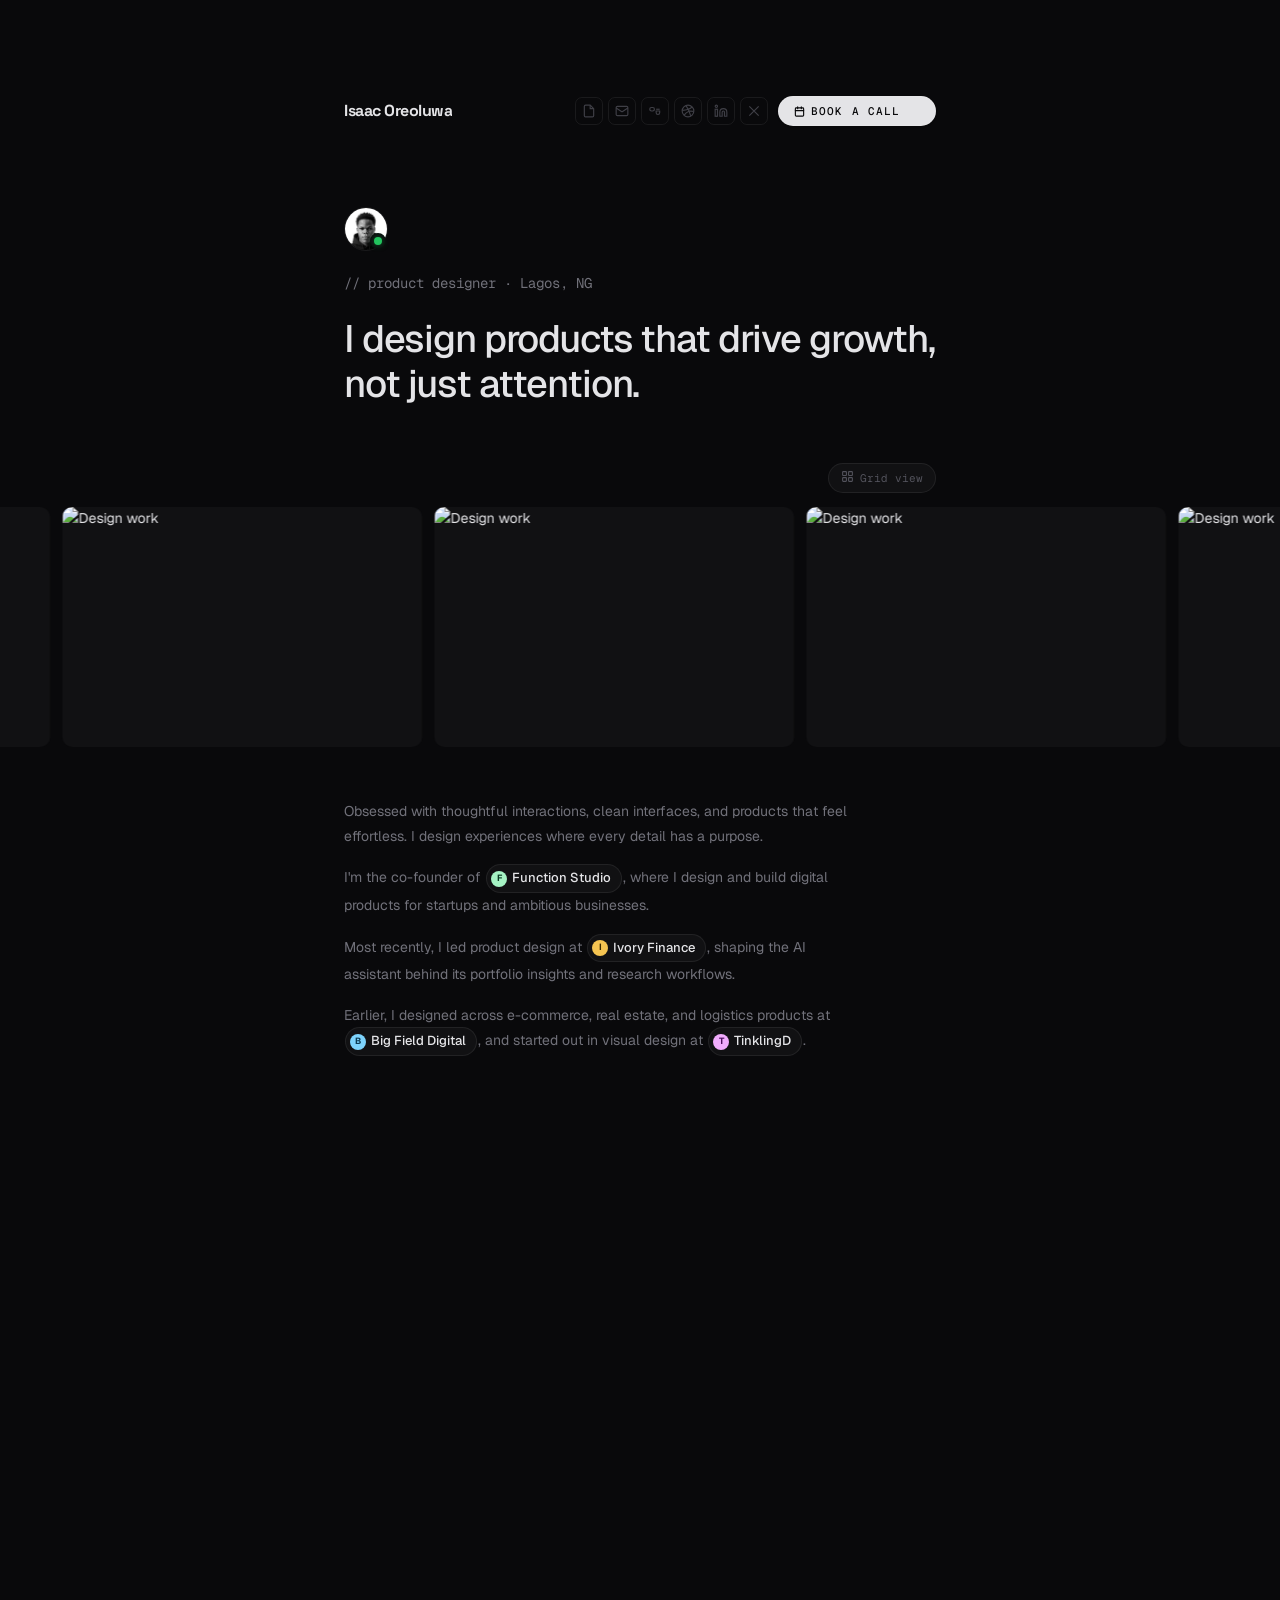
==== design/index.html @ 9eff3232 "Add new design images to index.html" ====
<!DOCTYPE html>
<html lang="en">
<head>
<meta charset="UTF-8"/>
<meta name="viewport" content="width=device-width, initial-scale=1.0"/>
<meta name="description" content="Oreoluwa (Reo) — Product Designer specializing in UI/UX systems, brand clarity, and growth-driven design."/>
<meta name="theme-color" content="#09090b"/>
<meta property="og:title" content="Isaac Oreoluwa — Product Designer"/>
<meta property="og:description" content="Businesses hire me when they need more than beautiful interfaces. I help turn complex ideas into products that attract users, keep them engaged, and move key business metrics."/>
<meta property="og:image" content="https://isaacoreoluwa.xyz/og.jpg"/>
<meta property="og:image:width" content="1200"/>
<meta property="og:image:height" content="630"/>
<meta property="og:url" content="https://isaacoreoluwa.xyz/design"/>
<meta property="og:type" content="website"/>
<meta name="twitter:card" content="summary_large_image"/>
<meta name="twitter:title" content="Isaac Oreoluwa — Product Designer"/>
<meta name="twitter:description" content="Businesses hire me when they need more than beautiful interfaces."/>
<meta name="twitter:image" content="https://isaacoreoluwa.xyz/og.jpg"/>
<link rel="icon" type="image/png" href="[data-uri]"/>
<title>Oreoluwa — Product Designer</title>
<link rel="preconnect" href="https://fonts.googleapis.com"/>
<link rel="preconnect" href="https://fonts.gstatic.com" crossorigin/>
<link rel="preconnect" href="https://res.cloudinary.com"/>
<link rel="dns-prefetch" href="https://res.cloudinary.com"/>
<link href="https://fonts.googleapis.com/css2?family=Geist+Mono:wght@300;400;500&family=Geist:wght@300;400;500;600&family=Space+Grotesk:wght@500;700&family=Caveat:wght@500;700&display=swap" rel="stylesheet"/>
<style>
@view-transition{navigation:auto;}
::view-transition-old(root){animation-duration:0.22s;animation-timing-function:cubic-bezier(.4,0,1,1);}
::view-transition-new(root){animation-duration:0.28s;animation-timing-function:cubic-bezier(0,0,.2,1);}
:root{--bg:#09090b;--bg2:#111113;--border:rgba(255,255,255,0.07);--text:#e4e4e7;--muted:#52525b;--muted2:#3f3f46;--link:#a1a1aa;--link-hov:#e4e4e7;--mono:"Geist Mono",monospace;--sans:"Geist",sans-serif;--nav-bg:rgba(9,9,11,0.72);}
*,*::before,*::after{margin:0;padding:0;box-sizing:border-box;}
a:focus-visible,button:focus-visible,[tabindex]:focus-visible{outline:2px solid var(--link-hov);outline-offset:2px;border-radius:4px;}
html{scroll-behavior:smooth;overflow-x:clip;}
body{background:var(--bg);color:var(--text);font-family:var(--sans);font-size:14px;line-height:1.6;min-height:100vh;-webkit-font-smoothing:antialiased;overflow-x:clip;}
.wrap{max-width:640px;margin:0 auto;padding:80px 24px 120px;}
header{
  position:relative;
  z-index:50;
  margin-bottom:64px;
  padding:16px 0;
  background:transparent;
  border-bottom:1px solid transparent;
  box-sizing:border-box;
  display:flex;
  align-items:center;
  justify-content:space-between;
  transition:border-color 0.2s ease;
}
header.is-fixed{
  position:fixed;
  top:0;
  left:0;
  right:0;
  max-width:640px;
  margin:0 auto;
  padding:16px 24px;
  box-sizing:border-box;
  transition:max-width 0.55s cubic-bezier(0.16,1,0.3,1),padding 0.55s cubic-bezier(0.16,1,0.3,1);
}
header.is-fixed.is-expanded{
  max-width:100%;
  padding:16px 44px;
}
header.scrolled{border-bottom-color:transparent;}
.header-spacer{display:none;}
.header-spacer.active{display:block;}
.nav-avatar{
  width:0;
  height:26px;
  border-radius:50%;
  object-fit:cover;
  opacity:0;
  margin-right:0;
  transform:scale(0.6);
  transition:width 0.35s cubic-bezier(0.16,1,0.3,1),opacity 0.3s ease,transform 0.35s cubic-bezier(0.16,1,0.3,1),margin-right 0.35s cubic-bezier(0.16,1,0.3,1);
  flex-shrink:0;
  vertical-align:middle;
}
.nav-avatar.visible{
  width:26px;
  opacity:1;
  transform:scale(1);
  margin-right:9px;
}
.nav-name-row{display:flex;align-items:center;}
.name{
  font-family:'Space Grotesk',sans-serif;font-size:16px;font-weight:700;color:var(--text);letter-spacing:-0.03em;
  max-width:240px;
  overflow:hidden;
  white-space:nowrap;
  opacity:1;
  transition:opacity 0.3s ease,max-width 0.35s cubic-bezier(0.16,1,0.3,1);
}
.nav-avatar.visible + .name{
  opacity:0;
  max-width:0;
}
.availability{display:flex;align-items:center;gap:6px;font-size:11px;color:var(--muted);font-family:var(--mono);}
.dot{width:6px;height:6px;border-radius:50%;background:#22c55e;box-shadow:0 0 6px #22c55e88;animation:pulse 2s ease-in-out infinite;}
@keyframes pulse{0%,100%{opacity:1;}50%{opacity:0.4;}}
.hero{margin-bottom:56px;}
.hero h1{font-size:clamp(28px,6.5vw,38px);font-weight:500;line-height:1.2;letter-spacing:-0.03em;color:var(--text);margin-bottom:16px;}
.tagline{font-size:13px;color:var(--muted);font-family:var(--mono);margin-bottom:20px;}
.hero p{font-size:14px;color:#71717a;line-height:1.75;max-width:520px;}
.bio-text{font-size:14px;color:#71717a;line-height:1.75;max-width:520px;margin-top:0;margin-bottom:16px;}
.bio-block{margin-top:20px;margin-bottom:48px;}
.bio-block .bio-text:last-child{margin-bottom:0;}
.bio-chip{
  text-decoration:none;
  position:relative;
  display:inline-flex;align-items:center;gap:5px;
  padding:2px 10px 2px 4px;
  margin:0 1px;
  background:linear-gradient(110deg, var(--bg2) 0%, var(--bg2) 40%, rgba(255,255,255,0.18) 50%, var(--bg2) 60%, var(--bg2) 100%);
  background-size:250% 100%;
  animation:chipShimmer 3.2s linear infinite;
  border:1px solid var(--border);
  border-radius:999px;
  font-weight:500;
  font-size:13px;
  color:var(--text);
  cursor:pointer;
  white-space:nowrap;
  vertical-align:middle;
  transition:border-color 0.15s,transform 0.15s cubic-bezier(0.34,1.56,0.64,1);
}
@keyframes chipShimmer{
  0%{background-position:200% 0;}
  100%{background-position:-200% 0;}
}
.bio-chip:hover,.bio-chip:focus{border-color:rgba(255,255,255,0.3);outline:none;transform:translateY(-1px);}
.bio-chip:active{transform:translateY(0) scale(0.97);}
.bio-chip .chip-icon{
  width:16px;height:16px;border-radius:50%;
  display:flex;align-items:center;justify-content:center;
  font-size:9px;font-weight:700;
  flex-shrink:0;
}
.bio-chip-popover{
  position:absolute;
  bottom:calc(100% + 10px);
  left:50%;
  transform:translateX(-50%) translateY(6px);
  width:260px;
  background:var(--bg2);
  border:1px solid var(--border);
  border-radius:12px;
  padding:14px 16px;
  box-shadow:0 16px 44px rgba(0,0,0,0.45);
  opacity:0;
  pointer-events:none;
  transition:opacity 0.2s ease, transform 0.2s ease;
  z-index:20;
  font-family:var(--sans);
  font-size:12.5px;
  line-height:1.65;
  font-weight:400;
  color:#a1a1aa;
  white-space:normal;
  text-align:left;
  cursor:default;
}
.bio-chip-popover .chip-popover-title{
  display:flex;align-items:center;gap:6px;
  font-weight:600;color:var(--text);
  margin-bottom:6px;font-size:13px;
}
.bio-chip:hover .bio-chip-popover,
.bio-chip:focus .bio-chip-popover,
.bio-chip.active .bio-chip-popover{
  opacity:1;
  transform:translateX(-50%) translateY(0);
  pointer-events:auto;
}
@media(max-width:480px){
  .bio-chip-popover{width:220px;left:0;transform:translateX(0) translateY(6px);}
  .bio-chip:hover .bio-chip-popover,
  .bio-chip:focus .bio-chip-popover,
  .bio-chip.active .bio-chip-popover{transform:translateX(0) translateY(0);}
}
.links-row{display:flex;flex-wrap:wrap;gap:6px;margin-top:24px;align-items:center;}.links-row .links-right{display:flex;flex-wrap:wrap;gap:6px;margin-left:auto;}
.links-row a{display:inline-flex;align-items:center;gap:5px;padding:5px 12px;border:1px solid var(--border);border-radius:6px;font-size:12px;font-family:var(--mono);color:var(--link);text-decoration:none;transition:color 0.15s,border-color 0.15s,background 0.15s,transform 0.15s cubic-bezier(0.34,1.56,0.64,1);}
.links-row a:hover{color:var(--link-hov);border-color:rgba(255,255,255,0.18);background:rgba(255,255,255,0.03);transform:translateY(-1px);}
.links-row a:active{transform:translateY(0) scale(0.96);}
.links-row a svg{opacity:0.5;}
section{margin-bottom:52px;}
.section-label{font-size:11px;font-family:var(--mono);color:var(--muted);letter-spacing:0.08em;text-transform:uppercase;margin-bottom:20px;}
.skills-portrait-section{
  position:relative;left:50%;right:50%;margin-left:-50vw;margin-right:-50vw;width:100vw;
  padding:0 24px;box-sizing:border-box;margin-bottom:52px;
}
.skills-portrait-section .track-record-title,
.skills-portrait-section .skills-callout-list{max-width:1280px;margin-left:auto;margin-right:auto;}

/* What I Do — scattered glass cards with accent glow + hover detail */
.what-i-do-section{
  position:relative;left:50%;right:50%;margin-left:-50vw;margin-right:-50vw;width:100vw;
  padding:0 24px;box-sizing:border-box;margin-bottom:52px;
}
.wid-inner{max-width:1280px;margin:0 auto;}
.wid-layout{display:flex;flex-direction:column;gap:44px;margin-top:28px;}
.wid-scatter{position:relative;width:100%;min-height:320px;}
.wid-card{
  --accent:#7dd3fc;
  position:absolute;
  display:flex;flex-direction:column;gap:5px;
  padding:15px 18px;
  border-radius:16px;
  background:linear-gradient(155deg,rgba(255,255,255,0.06),rgba(255,255,255,0.015)),var(--bg2);
  border:1px solid var(--border);
  box-shadow:0 0 0 1px rgba(0,0,0,0.2),0 16px 34px rgba(0,0,0,0.5);
  transform:rotate(var(--rot,0deg));
  transition:transform 0.4s cubic-bezier(0.34,1.56,0.64,1), box-shadow 0.35s ease, border-color 0.35s ease;
  cursor:default;
  width:max-content;
  max-width:220px;
  top:var(--y,0%);
  left:var(--x,0%);
  z-index:var(--z,1);
  outline:none;
}
.wid-card::after{
  content:'';position:absolute;inset:0;border-radius:inherit;pointer-events:none;
  box-shadow:inset 0 0 0 1px color-mix(in srgb, var(--accent) 35%, transparent);
  opacity:0.55;transition:opacity 0.35s ease;
}
.wid-card:hover,
.wid-card:focus-within,
.wid-card.wid-pop-active{
  transform:rotate(0deg) scale(1.08) translateY(-4px);
  border-color:color-mix(in srgb, var(--accent) 55%, var(--border));
  box-shadow:0 0 0 1px rgba(0,0,0,0.2),0 26px 54px rgba(0,0,0,0.6),0 0 32px -8px var(--accent);
  z-index:30;
}
.wid-card:hover::after,
.wid-card:focus-within::after,
.wid-card.wid-pop-active::after{opacity:1;}
.wid-card-meta{font-family:var(--mono);font-size:10.5px;color:var(--accent);letter-spacing:0.02em;}
.wid-card-title{font-family:var(--sans);font-weight:700;font-size:17.5px;color:var(--text);letter-spacing:-0.01em;}
.wid-card-pop{
  position:absolute;top:calc(100% + 10px);left:0;
  width:230px;
  background:var(--bg2);border:1px solid var(--border);border-radius:12px;
  padding:12px 14px;
  font-family:var(--sans);font-size:12px;line-height:1.55;color:#a1a1aa;font-weight:400;
  box-shadow:0 20px 44px rgba(0,0,0,0.5);
  opacity:0;pointer-events:none;
  transform:translateY(-6px);
  transition:opacity 0.2s ease, transform 0.2s ease;
  z-index:40;white-space:normal;
}
.wid-card:hover .wid-card-pop,
.wid-card:focus-within .wid-card-pop,
.wid-card.wid-pop-active .wid-card-pop{
  opacity:1;transform:translateY(0);pointer-events:auto;
}
.wid-copy{max-width:760px;margin:0 auto;text-align:center;}
.wid-copy p{font-family:var(--sans);font-size:24px;line-height:1.55;color:var(--text);font-weight:400;letter-spacing:-0.01em;}
@media(max-width:960px){
  .wid-scatter{position:static;min-height:0;width:100%;display:flex;flex-wrap:wrap;justify-content:center;gap:10px;}
  .wid-card{position:relative;top:auto;left:auto;transform:none !important;box-shadow:0 0 0 1px rgba(0,0,0,0.2),0 10px 20px rgba(0,0,0,0.35);width:auto;max-width:none;border-radius:12px;padding:10px 16px;}
  .wid-card:hover,
  .wid-card.wid-pop-active{transform:none !important;}
  .wid-card-pop{left:0;right:0;width:auto;}
  .wid-copy p{font-size:18px;}
}
@media(max-width:480px){
  .wid-copy p{font-size:16px;}
}

.track-record-section{
  position:relative;left:50%;right:50%;margin-left:-50vw;margin-right:-50vw;width:100vw;
  padding:0 24px;box-sizing:border-box;margin-bottom:52px;
}
.track-record-header,.track-record-list{max-width:1280px;margin-left:auto;margin-right:auto;}
.track-record-header{
  display:flex;align-items:baseline;justify-content:space-between;gap:12px;flex-wrap:wrap;
  margin-bottom:20px;padding-bottom:16px;border-bottom:1px solid var(--border);
}
.track-record-title{display:flex;align-items:baseline;gap:10px;}
.track-record-title .num{font-family:var(--mono);font-size:12px;color:var(--muted2);}
.track-record-title h2{font-family:var(--sans);font-weight:700;font-size:18px;letter-spacing:-0.01em;color:var(--text);}
.track-record-eyebrow{font-family:var(--mono);font-size:10px;letter-spacing:0.08em;text-transform:uppercase;color:var(--muted);white-space:nowrap;}
.track-record-list{display:flex;flex-direction:column;}
.track-row{
  display:flex;align-items:flex-start;gap:20px;
  padding:20px 0;border-top:1px solid var(--border);
}
.track-row:first-child{border-top:none;padding-top:0;}
.track-num{
  font-family:var(--sans);font-weight:700;font-size:28px;letter-spacing:-0.02em;color:var(--text);
  flex:0 0 auto;min-width:78px;
}
.track-body{flex:1;min-width:0;}
.track-desc{font-size:13.5px;line-height:1.6;color:#a1a1aa;}
.track-tag{font-family:var(--mono);font-size:10px;letter-spacing:0.04em;text-transform:uppercase;color:var(--muted2);margin-top:6px;}
.skills-callout-list{
  display:flex;
  flex-wrap:wrap;
  gap:10px;
  margin-top:20px;
}
.skill-callout{
  position:relative;
  display:flex;align-items:center;gap:6px;
  background:var(--bg2);
  border:1px solid var(--border);
  border-radius:999px;
  padding:8px 14px;
  font-size:11.5px;
  font-family:var(--mono);
  color:var(--text);
  white-space:nowrap;
  cursor:pointer;
  transition:border-color 0.25s ease, background 0.25s ease, transform 0.2s cubic-bezier(0.34,1.56,0.64,1);
}
.callout-check{
  display:flex;align-items:center;justify-content:center;
  width:15px;height:15px;
  border-radius:50%;
  background:var(--muted);
  color:var(--bg);
  font-size:9px;
  flex-shrink:0;
  transition:background 0.25s ease;
}
.callout-check svg{width:9px;height:9px;}
.skill-callout:hover,
.skill-callout.active-callout{
  border-color:var(--text);
  background:var(--text);
  color:var(--bg);
  transform:scale(1.05);
}
.skill-callout:active{transform:scale(0.98);}
.skill-callout:hover .callout-check,
.skill-callout.active-callout .callout-check{
  background:var(--bg);
  color:var(--text);
}
.callout-pop{
  position:absolute;
  bottom:calc(100% + 10px);
  top:auto;
  left:0;
  width:220px;
  background:var(--bg2);
  border:1px solid var(--border);
  border-radius:10px;
  padding:12px 14px;
  box-shadow:0 16px 40px rgba(0,0,0,0.45);
  opacity:0;
  pointer-events:none;
  transform:translateY(-6px);
  transition:opacity 0.2s ease, transform 0.2s ease;
  z-index:30;
  font-family:var(--sans);
  font-size:12px;
  line-height:1.55;
  font-weight:400;
  color:#a1a1aa;
  white-space:normal;
  text-align:left;
  cursor:default;
}
.callout-pop strong{display:block;color:var(--text);font-size:13px;margin-bottom:4px;font-weight:600;}
.skill-callout:hover .callout-pop,
.skill-callout.active-callout .callout-pop{
  opacity:1;
  transform:translateY(0);
  pointer-events:auto;
}
@media(max-width:480px){
  .callout-pop{width:220px;}
}
.about-block{display:flex;gap:20px;align-items:flex-start;}
.about-img{width:64px;height:64px;border-radius:12px;object-fit:cover;object-position:top;flex-shrink:0;border:1px solid var(--border);filter:grayscale(0.2);}
.about-text p{font-size:13px;color:#71717a;line-height:1.75;}
.about-text p+p{margin-top:10px;}
.cta2{position:relative;left:50%;right:50%;margin-left:-50vw;margin-right:-50vw;width:100vw;margin-top:56px;background:var(--bg);overflow:hidden;transition:background 0.2s ease;}
.cta2-grid{background-image:radial-gradient(circle,rgba(255,255,255,0.08) 1px,transparent 1px);background-size:22px 22px;padding:90px 24px 60px;}
.cta2-inner{max-width:900px;margin:0 auto;text-align:left;}
.cta2-avatar{width:52px;height:52px;border-radius:50%;overflow:hidden;border:1px solid var(--border);margin-bottom:26px;box-shadow:0 10px 24px rgba(0,0,0,0.35);}
.cta2-avatar img{width:100%;height:100%;object-fit:cover;object-position:top;display:block;}
.cta2-heading{font-family:'Space Grotesk',sans-serif;font-weight:600;font-size:clamp(28px,4.6vw,46px);line-height:1.15;letter-spacing:-0.02em;color:var(--text);margin-bottom:32px;max-width:600px;}
.cta2-btn{
  position:relative;
  display:inline-flex;align-items:center;gap:8px;
  background:var(--text);color:var(--bg);
  font-family:var(--sans);font-weight:600;font-size:14px;
  padding:14px 22px;border-radius:999px;
  text-decoration:none;
  overflow:hidden;
  isolation:isolate;
  box-shadow:0 1px 2px rgba(0,0,0,0.15),0 0 0 1px rgba(255,255,255,0.08) inset;
  transition:transform 0.25s cubic-bezier(0.16,1,0.3,1),box-shadow 0.25s ease;
}
.cta2-btn::before{
  content:'';
  position:absolute;
  inset:0;
  background:linear-gradient(115deg,transparent 20%,rgba(255,255,255,0.55) 45%,transparent 65%);
  transform:translateX(-130%);
  transition:transform 0.7s cubic-bezier(0.16,1,0.3,1);
  z-index:1;
  pointer-events:none;
}
.cta2-btn span,.cta2-btn svg{position:relative;z-index:2;}
.cta2-btn svg{transition:transform 0.3s cubic-bezier(0.16,1,0.3,1);}
.cta2-btn:hover{transform:translateY(-2px);box-shadow:0 10px 24px rgba(0,0,0,0.3),0 0 0 1px rgba(255,255,255,0.12) inset;}
.cta2-btn:hover::before{transform:translateX(130%);}
.cta2-btn:hover svg{transform:translateX(3px);}
.cta2-btn:active{transform:translateY(0) scale(0.97);}
.cta2-btn:hover{transform:translateY(-2px);box-shadow:0 10px 24px rgba(0,0,0,0.18);}
.cta2-btn svg{transition:transform 0.2s ease;}
.cta2-btn:hover svg{transform:translate(2px,-2px);}
.cta2-divider{border-top:1px solid var(--border);}
.cta2-bottom{max-width:900px;margin:0 auto;padding:20px 24px;display:flex;align-items:center;justify-content:space-between;flex-wrap:wrap;gap:14px;}
.cta2-social{display:flex;align-items:center;gap:8px;font-family:var(--mono);font-size:12px;color:var(--muted);flex-wrap:wrap;}
.cta2-icon{display:inline-flex;align-items:center;justify-content:center;width:24px;height:24px;border-radius:50%;background:var(--text);color:var(--bg);transition:transform 0.2s cubic-bezier(0.34,1.56,0.64,1);flex:0 0 auto;}
.cta2-icon:hover{transform:scale(1.12);}
.cta2-icon:active{transform:scale(0.95);}
.cta2-meta{display:flex;align-items:center;gap:16px;font-family:var(--mono);font-size:11px;color:var(--muted);}
.cta2-meta .theme-toggle{color:var(--muted);border-color:var(--border);}
.cta2-giant-wrap{
  min-height:clamp(70px,14vw,170px);
  overflow:visible;
  position:relative;
  display:flex;
  align-items:flex-end;
  padding-bottom:0.06em;
}
.cta2-giant{
  display:block;
  padding-left:24px;
  width:100%;
  box-sizing:border-box;
  font-family:'Space Grotesk',sans-serif;font-weight:700;font-size:10vw;line-height:1.02;
  letter-spacing:-0.02em;color:var(--text);opacity:0.07;
  white-space:normal;word-break:break-word;overflow-wrap:break-word;
  outline:none;cursor:text;
  transition:opacity 0.25s ease;
}
.cta2-giant:hover,
.cta2-giant:focus{opacity:0.14;}
.cta2-giant:empty::before{content:attr(data-placeholder);pointer-events:none;}
.cta2-giant:empty:focus::before{opacity:0.5;}
.cta2-giant:empty::after{
  content:'';
  display:inline-block;
  width:0.06em;
  height:0.82em;
  margin-left:0.03em;
  background:currentColor;
  vertical-align:-0.08em;
  animation:blink 1s step-end infinite;
  pointer-events:none;
}
.cta2-giant:empty:focus::after{display:none;}
.cta2-giant-send{
  position:absolute;
  top:10px;right:24px;
  z-index:5;
  display:inline-flex;align-items:center;gap:6px;
  padding:7px 14px;
  font-family:var(--mono);font-size:11px;font-weight:500;letter-spacing:0.06em;text-transform:uppercase;
  background:var(--text);color:var(--bg);
  border:none;border-radius:999px;cursor:pointer;
  opacity:0;
  transform:translateY(-6px) scale(0.94);
  pointer-events:none;
  transition:opacity 0.25s ease,transform 0.25s ease,background 0.2s ease;
  box-shadow:0 8px 20px rgba(0,0,0,0.3);
}
.cta2-giant-send.visible{opacity:0.92;transform:translateY(0) scale(1);pointer-events:auto;}
.cta2-giant-send:hover{opacity:1;}
.cta2-giant-send:active{transform:scale(0.95);}
.cta2-giant-send:disabled{cursor:default;opacity:0.6 !important;pointer-events:none;}
.cta2-giant-send.sent{background:#22c55e;color:#fff;}
.cta2-giant-send.errored{background:#ef4444;color:#fff;}
@media(max-width:640px){
  .cta2-giant-send{top:4px;right:16px;padding:6px 11px;font-size:10px;}
}
.cta2-giant-hint{
  position:absolute;
  right:24px;bottom:8px;
  font-family:var(--mono);font-size:11px;
  color:var(--muted);
  opacity:0;
  transition:opacity 0.25s ease;
  pointer-events:none;
  letter-spacing:0.03em;
}
.cta2-giant-wrap:hover .cta2-giant-hint{opacity:0.6;}
.cta2-giant:focus ~ .cta2-giant-hint{opacity:0;}
.cta2-giant-watch{
  position:absolute;
  right:24px;bottom:8px;
  display:flex;align-items:center;gap:7px;
  font-family:var(--mono);font-size:11px;
  color:var(--muted);
  letter-spacing:0.03em;
  opacity:0;
  transform:translateX(6px) scale(0.96);
  transition:opacity 0.35s cubic-bezier(0.16,1,0.3,1),transform 0.35s cubic-bezier(0.16,1,0.3,1);
  pointer-events:none;
}
.cta2-giant-watch.active{opacity:0.9;transform:translateX(0) scale(1);}
.cta2-giant-watch-avatar-wrap{position:relative;width:18px;height:18px;flex-shrink:0;}
.cta2-giant-watch-avatar{width:18px;height:18px;border-radius:50%;object-fit:cover;filter:grayscale(1);display:block;}
.cta2-giant-watch-avatar-wrap .dot{
  position:absolute;right:-1px;bottom:-1px;
  width:6px;height:6px;
  border:1.5px solid var(--bg);
  box-sizing:content-box;
}
.cta2-giant-watch-text{position:relative;overflow:hidden;}
.cta2-giant-watch.active .cta2-giant-watch-text::after{
  content:'';
  display:inline-block;
  width:3px;height:3px;
  margin-left:3px;
  border-radius:50%;
  background:var(--muted);
  animation:watchBlink 1.1s steps(1) infinite;
}
@keyframes watchBlink{0%,49%{opacity:1;}50%,100%{opacity:0;}}
body.light .cta2-grid{background-image:radial-gradient(circle,rgba(0,0,0,0.07) 1px,transparent 1px);}
@media(max-width:640px){
  .cta2-grid{padding:60px 20px 40px;}
  .cta2-bottom{flex-direction:column;align-items:flex-start;padding:20px 20px;}
  .cta2-giant-wrap{min-height:clamp(50px,20vw,90px);}
}
.fade-up{
  opacity:0;
  transform:translateY(28px);
  transition:opacity 0.8s cubic-bezier(0.16,1,0.3,1),transform 0.8s cubic-bezier(0.16,1,0.3,1);
  will-change:opacity,transform;
}
.fade-up.in-view{opacity:1;transform:translateY(0);}
@media(prefers-reduced-motion:reduce){
  .fade-up{opacity:1;transform:none;transition:none;}
}
.fade-up:nth-child(1){animation-delay:0.05s;}
.fade-up:nth-child(2){animation-delay:0.12s;}
.fade-up:nth-child(3){animation-delay:0.18s;}
.fade-up:nth-child(4){animation-delay:0.24s;}
.fade-up:nth-child(5){animation-delay:0.30s;}
.fade-up:nth-child(6){animation-delay:0.36s;}
.fade-up:nth-child(7){animation-delay:0.42s;}
@media(max-width:480px){.wrap{padding:48px 20px 80px;}header{margin-bottom:40px;}header.is-fixed{padding:12px 20px;}.hero{margin-bottom:40px;}.about-block{flex-direction:column;}footer{flex-direction:column;align-items:flex-start;}.skills-portrait-section,.track-record-section,.testimonials-section{padding:0 20px;}}
.projects-grid{display:grid;grid-template-columns:repeat(4,1fr);gap:10px;}
.proj-card{display:flex;flex-direction:column;border-radius:18px;overflow:hidden;background:var(--bg2);border:1px solid rgba(255,255,255,0.06);text-decoration:none;transition:transform 0.18s ease,box-shadow 0.18s ease;cursor:pointer;}
.proj-card:hover{transform:scale(1.03);box-shadow:0 10px 36px rgba(0,0,0,0.45);}
.proj-card:active{transform:scale(0.99);}
.proj-card.disabled{cursor:default;opacity:1;}
.proj-card.disabled:hover{transform:none;box-shadow:none;}
.proj-card.disabled:active{transform:none;}
.proj-icon{width:100%;aspect-ratio:1/1;display:flex;align-items:center;justify-content:center;position:relative;overflow:hidden;}
.proj-progress-pct{position:absolute;top:6px;right:6px;font-size:8px;font-family:var(--mono);letter-spacing:0.03em;color:#fff;background:rgba(0,0,0,0.55);padding:2px 6px;border-radius:999px;z-index:2;backdrop-filter:blur(2px);}
.proj-progress-track{position:absolute;left:0;right:0;bottom:0;height:3px;background:rgba(255,255,255,0.18);z-index:2;}
.proj-progress-fill{height:100%;background:#fff;transition:width 0.4s ease;}

.proj-footer{padding:8px 4px 10px;display:flex;flex-direction:column;align-items:center;gap:3px;}
.proj-name{font-size:11px;font-weight:400;color:var(--text);font-family:var(--sans);text-align:center;white-space:nowrap;overflow:hidden;text-overflow:ellipsis;width:100%;}
.proj-wip-tag{font-size:8px;font-family:var(--mono);letter-spacing:0.06em;text-transform:uppercase;color:var(--muted2);padding:3px 9px;border-radius:999px;border:1px solid var(--border);background:var(--bg2);white-space:nowrap;}
.proj-arrow{display:none;}
body.light .proj-card{background:#e4e4e7;border-color:rgba(0,0,0,0.06);}
@media(max-width:400px){.projects-grid{grid-template-columns:repeat(3,1fr);}}

.cs-gallery{
  position:relative;
  left:50%;right:50%;
  margin-left:-50vw;margin-right:-50vw;
  width:100vw;
  padding:0 24px;
  box-sizing:border-box;
}
.cs-gallery-inner{
  max-width:1280px;
  margin:0 auto;
  display:grid;
  grid-template-columns:320px 1fr;
  gap:48px;
  align-items:start;
}
.cs-sticky{position:sticky;top:100px;padding-bottom:40px;}
.cs-eyebrow{font-size:11px;font-family:var(--mono);color:var(--muted);letter-spacing:0.08em;text-transform:uppercase;margin-bottom:16px;}
.cs-title{font-family:'Space Grotesk',sans-serif;font-weight:700;font-size:clamp(20px,2.2vw,27px);letter-spacing:-0.02em;color:var(--text);line-height:1.25;margin-bottom:16px;min-height:2.5em;}
.cs-desc{font-size:13px;color:var(--muted);line-height:1.75;margin-bottom:26px;max-width:300px;}
.cs-fade{transition:opacity 0.3s ease,transform 0.35s cubic-bezier(0.16,1,0.3,1);opacity:0;transform:translateY(8px);}
.cs-fade.cs-in{opacity:1;transform:translateY(0);}
.cs-chip{
  display:inline-flex;align-items:center;gap:10px;
  text-decoration:none;
  padding:7px;
  border:1px solid var(--border);
  border-radius:10px;
  transition:border-color 0.15s,opacity 0.3s ease,transform 0.35s cubic-bezier(0.16,1,0.3,1);
  max-width:280px;
}
.cs-chip:hover{border-color:rgba(255,255,255,0.2);}
.cs-chip-icon{
  width:32px;height:32px;border-radius:8px;flex:0 0 auto;
  display:flex;align-items:center;justify-content:center;
  font-family:'Space Grotesk',sans-serif;font-weight:700;font-size:13px;color:#0a0a0a;
  overflow:hidden;
}
.cs-chip-icon img{width:100%;height:100%;object-fit:cover;display:block;}
.cs-chip-text{display:flex;flex-direction:column;gap:1px;min-width:0;}
.cs-chip-name{font-size:12px;font-weight:600;color:var(--text);white-space:nowrap;overflow:hidden;text-overflow:ellipsis;}
.cs-chip-meta{font-size:10px;font-family:var(--mono);color:var(--muted);white-space:nowrap;}
.cs-panels{display:flex;flex-direction:column;gap:20px;}
.cs-panel{position:relative;height:min(76vh,620px);border-radius:14px;overflow:hidden;background:var(--bg2);}
.cs-panel-media{width:100%;height:100%;object-fit:cover;display:block;filter:grayscale(0.85) brightness(0.55);opacity:0.65;transform:scale(1.015);transition:filter 0.6s ease,opacity 0.6s ease,transform 0.6s ease;}
.cs-panel.is-active .cs-panel-media{filter:grayscale(0) brightness(1);opacity:1;transform:scale(1);}
.cs-panel.is-defocused .cs-panel-media{filter:grayscale(0.85) brightness(0.5);opacity:0.5;}
.cs-panel-link{position:absolute;inset:0;z-index:2;}
.cs-panel-caption{display:none;}
@media(hover:hover) and (pointer:fine){
  .cs-panel{cursor:none;}
  .cs-panel:hover .cs-panel-media{transform:scale(1.03);}
}
@media(max-width:900px){
  .cs-gallery-inner{grid-template-columns:1fr;gap:28px;}
  .cs-sticky{position:static;padding-bottom:0;}
  .cs-panel{height:62vh;}
  .cs-panel-caption{
    display:block;margin-top:12px;
  }
  .cs-panel-caption .cs-title,.cs-panel-caption .cs-desc{min-height:0;max-width:none;margin-bottom:8px;}
}
/* Cursor-follow preview + "Coming Soon" ticker for the wide panels, restored
   alongside the scroll-driven active/dim states above. */
.cursor-preview{
  position:fixed;
  width:200px;height:130px;
  border-radius:10px;
  overflow:hidden;
  pointer-events:none;
  opacity:0;
  transform:translate(-50%,-50%) scale(0.88) rotate(-2deg);
  transition:opacity 0.22s ease, transform 0.22s cubic-bezier(0.34,1.56,0.64,1);
  z-index:999;
  border:1px solid rgba(255,255,255,0.1);
  box-shadow:0 12px 40px rgba(0,0,0,0.5);
}
.cursor-preview.active{opacity:1;transform:translate(-50%,-50%) scale(1) rotate(0deg);}
.cursor-preview img{width:100%;height:100%;object-fit:cover;display:block;}
.cursor-preview-ticker{position:absolute;left:0;right:0;bottom:0;height:30px;overflow:hidden;display:flex;align-items:center;opacity:0;transition:opacity 0.2s ease;}
.cursor-preview-ticker.active{opacity:1;}
.cursor-preview-ticker-track{display:flex;align-items:center;gap:12px;white-space:nowrap;width:max-content;font-family:var(--mono);font-size:10px;letter-spacing:0.08em;text-transform:uppercase;color:#f4f4f5;animation:cursorTickerScroll 7s linear infinite;}
.cursor-preview-ticker-dot{color:#D00A83;font-size:5px;}
@keyframes cursorTickerScroll{from{transform:translateX(0);}to{transform:translateX(-50%);}}
.avatar-wrap{position:relative;display:inline-block;margin-bottom:14px;cursor:pointer;}
.avatar{width:44px;height:44px;border-radius:50%;object-fit:cover;object-position:top;border:1px solid var(--border);display:block;filter:grayscale(0.1);transition:transform 0.35s cubic-bezier(0.34,1.56,0.64,1),filter 0.3s ease,box-shadow 0.3s ease;}
.avatar-wrap:hover .avatar{transform:scale(1.18) rotate(-4deg);filter:grayscale(0) brightness(1.05);box-shadow:0 6px 24px rgba(0,0,0,0.35);}
.avatar-ring{position:absolute;inset:-5px;border-radius:50%;border:1.5px solid transparent;transition:border-color 0.3s ease,transform 0.35s ease;}
.avatar-wrap:hover .avatar-ring{border-color:var(--link);transform:rotate(45deg);}
.avatar-status{
  position:absolute;
  bottom:2px;right:2px;
  width:16px;height:16px;
  border-radius:50%;
  background:var(--bg);
  border:2px solid var(--bg);
  display:flex;
  align-items:center;
  justify-content:center;
  z-index:2;
}
.avatar-status .dot{width:8px;height:8px;}
.avatar-tooltip{position:absolute;left:54px;top:50%;transform:translateY(-50%) translateX(-4px);background:var(--bg2);border:1px solid var(--border);border-radius:8px;padding:6px 10px;font-size:11px;font-family:var(--mono);color:var(--link);white-space:nowrap;opacity:0;pointer-events:none;transition:opacity 0.25s ease,transform 0.25s ease;letter-spacing:0.04em;}
.avatar-wrap:hover .avatar-tooltip{opacity:1;transform:translateY(-50%) translateX(0);}
.avatar-tooltip::before{content:'';position:absolute;left:-5px;top:50%;transform:translateY(-50%);width:8px;height:8px;background:var(--bg2);border-left:1px solid var(--border);border-bottom:1px solid var(--border);transform:translateY(-50%) rotate(45deg);}
/* Light mode */
body.light{
  --bg:#fafafa;
  --bg2:#f4f4f5;
  --border:rgba(0,0,0,0.08);
  --text:#09090b;
  --muted:#a1a1aa;
  --muted2:#d4d4d8;
  --link:#52525b;
  --link-hov:#09090b;
  --nav-bg:rgba(250,250,250,0.72);
}
body.light .dot{background:#16a34a;box-shadow:0 0 6px #16a34a88;}
body.light .tagline{color:#a1a1aa;}
body.light .hero p{color:#52525b;}
body.light .cs-desc{color:#71717a;}
body.light .about-bts{color:#52525b;}
body.light .footer-left{color:#d4d4d8;}
body.light .skill-callout{background:#e4e4e7;}
body.light .proj-wip{color:#a1a1aa;}
body.light .proj-wip-tag{color:#a1a1aa;border-color:#a1a1aa;}

/* Toggle button */
.theme-toggle{display:inline-flex;align-items:center;gap:5px;background:var(--bg2);border:1px solid var(--border);border-radius:999px;padding:3px 10px 3px 8px;cursor:pointer;font-family:var(--mono);font-size:10px;color:var(--muted);transition:color 0.2s,border-color 0.2s,background 0.2s,transform 0.15s cubic-bezier(0.34,1.56,0.64,1);vertical-align:middle;}
.theme-toggle:hover{color:var(--link-hov);border-color:var(--link);transform:translateY(-1px);}
.theme-toggle:active{transform:translateY(0) scale(0.94);}
.theme-toggle svg{transition:transform 0.5s ease;}
.theme-toggle:hover svg{transform:rotate(30deg);}

.work-banner{
  width:100vw;
  margin-left:calc(-50vw + 50%);
  overflow:hidden;
  position:relative;
  margin-bottom:52px;
  border-radius:0;
  cursor:grab;
  user-select:none;
}
.work-banner.dragging{cursor:grabbing;}
.work-banner{transition:opacity 0.4s ease, transform 0.45s cubic-bezier(0.4,0,0.2,1);}
.work-banner.view-hidden{opacity:0;transform:scale(0.96) translateY(-14px);pointer-events:none;}
/* Slider track */
.slider-track{
  display:flex;
  gap:12px;
  width:max-content;
  will-change:transform;
}
.slide-card{
  position:relative;
  flex-shrink:0;
  width:360px;
  aspect-ratio:3/2;
  border-radius:10px;
  overflow:hidden;
  background:var(--bg2);
  transition:transform 0.3s cubic-bezier(0.34,1.56,0.64,1), box-shadow 0.3s ease;
  cursor:pointer;
}
@media(hover:hover) and (pointer:fine){
  .slide-card:hover{
    transform:scale(1.02) translateY(-3px);
    box-shadow:0 12px 40px rgba(0,0,0,0.4);
  }
  .slide-card:hover img{ filter:grayscale(0); transform:scale(1.04); }
  .slide-card:hover::after{
    background:rgba(0,0,0,0.28);
  }
}
.slide-card img{
  width:100%;
  height:100%;
  object-fit:cover;
  display:block;
  filter:grayscale(0.05);
  transition:filter 0.3s, transform 0.4s ease;
}
.slide-card::after{
  content:'';
  position:absolute;
  inset:0;
  background:rgba(0,0,0,0);
  transition:background 0.3s ease;
  pointer-events:none;
  z-index:2;
}
/* Edge fades removed per request */

/* PiP "shrink to corner" element for the case-study gallery's outgoing panel */
.cs-pip{
  position:fixed;
  z-index:60;
  border-radius:10px;
  overflow:hidden;
  pointer-events:none;
  box-shadow:0 20px 50px rgba(0,0,0,0.5);
  border:1px solid rgba(255,255,255,0.12);
  display:none;
  opacity:1;
}
.cs-pip img{width:100%;height:100%;object-fit:cover;display:block;}
@media(max-width:900px){.cs-pip{display:none !important;}}

/* Lightbox for gallery images */
.lightbox{
  position:fixed;
  inset:0;
  background:rgba(0,0,0,0.92);
  display:flex;
  align-items:center;
  justify-content:center;
  z-index:2000;
  opacity:0;
  visibility:hidden;
  transition:opacity 0.25s ease;
}
.lightbox.active{
  opacity:1;
  visibility:visible;
}
.lightbox img{
  max-width:90vw;
  max-height:88vh;
  object-fit:contain;
  border-radius:8px;
  box-shadow:0 20px 60px rgba(0,0,0,0.6);
  transform:scale(0.94);
  transition:transform 0.25s cubic-bezier(0.34,1.56,0.64,1);
}
.lightbox.active img{
  transform:scale(1);
}
.lightbox-close{
  position:fixed;
  top:20px;
  right:24px;
  width:40px;
  height:40px;
  border-radius:50%;
  background:rgba(255,255,255,0.1);
  border:1px solid rgba(255,255,255,0.15);
  color:#fff;
  display:flex;
  align-items:center;
  justify-content:center;
  cursor:pointer;
  font-size:20px;
  line-height:1;
  transition:background 0.15s,transform 0.15s cubic-bezier(0.34,1.56,0.64,1);
}
.lightbox-close:hover{ background:rgba(255,255,255,0.2); transform:scale(1.08); }
.lightbox-close:active{ transform:scale(0.92); }

/* GIF scatter mode */
.gif-scatter-el{will-change:transform,opacity;}

#gifBanner{
  transition:transform 0.55s cubic-bezier(0.22,1,0.36,1);
}
#gifBanner.gif-active{
  transform:scale(1.02);
}

/* Grid / slider view toggle */
.view-toggle-row{display:flex;justify-content:flex-end;margin-bottom:14px;}
.view-toggle-btn{
  display:inline-flex;align-items:center;gap:6px;
  background:var(--bg2);border:1px solid var(--border);border-radius:999px;
  padding:6px 12px;cursor:pointer;font-family:var(--mono);font-size:11px;
  color:var(--muted);transition:color 0.2s,border-color 0.2s,background 0.2s,transform 0.15s cubic-bezier(0.34,1.56,0.64,1);
}
.view-toggle-btn:hover{color:var(--link-hov);border-color:var(--link);transform:translateY(-1px);}
.view-toggle-btn:active{transform:translateY(0) scale(0.94);}
.view-toggle-btn svg{width:13px;height:13px;flex-shrink:0;}
.view-toggle-btn .icon-slider{display:none;}
.view-toggle-btn.is-grid .icon-grid{display:none;}
.view-toggle-btn.is-grid .icon-slider{display:inline-flex;}

.work-grid{
  display:none;
  width:100vw;
  margin-left:calc(-50vw + 50%);
  box-sizing:border-box;
  padding:0 40px;
  grid-template-columns:repeat(3,1fr);
  gap:20px;
  margin-bottom:52px;
  opacity:0;
  transform:translateY(16px);
  transition:opacity 0.45s ease, transform 0.45s cubic-bezier(0.16,1,0.3,1);
}
.work-grid.visible{opacity:1;transform:translateY(0);}
.grid-card{
  position:relative;
  border-radius:10px;
  overflow:hidden;
  aspect-ratio:4/3;
  background:var(--bg2);
  cursor:pointer;
  transition:transform 0.3s cubic-bezier(0.34,1.56,0.64,1), box-shadow 0.3s ease;
}
.grid-card img{width:100%;height:100%;object-fit:cover;display:block;filter:grayscale(0.05);transition:filter 0.3s, transform 0.4s ease;}
@media(hover:hover) and (pointer:fine){
  .grid-card:hover{transform:translateY(-3px);box-shadow:0 12px 30px rgba(0,0,0,0.4);}
  .grid-card:hover img{filter:grayscale(0);transform:scale(1.05);}
}
@media(max-width:900px){
  .work-grid{grid-template-columns:repeat(2,1fr);gap:12px;padding:0 20px;}
}
@media(max-width:640px){
  .work-grid{grid-template-columns:repeat(2,1fr);gap:8px;padding:0 14px;}
}

.cal-section{margin-top:100px;margin-bottom:100px;display:flex;justify-content:center;}
.cal-card{
  border:none;
  border-radius:0;
  padding:0;
  display:flex;
  flex-direction:column;
  align-items:center;
  text-align:center;
  gap:22px;
  background:transparent;
  max-width:420px;
  margin:0 auto;
}
.cal-left{display:flex;flex-direction:column;align-items:center;}
.cal-eyebrow{
  font-size:10px;
  font-family:var(--mono);
  letter-spacing:0.18em;
  text-transform:uppercase;
  color:var(--muted);
  margin-bottom:14px;
}
.cal-heading{
  font-family:'Space Grotesk',sans-serif;
  font-size:clamp(24px,3.6vw,34px);
  font-weight:700;
  color:var(--text);
  letter-spacing:-0.02em;
  margin-bottom:10px;
  line-height:1.2;
}
.cal-sub{
  font-size:12px;
  color:var(--muted);
  font-family:var(--mono);
}
.cal-btn{
  display:inline-flex;
  align-items:center;
  gap:6px;
  padding:14px 28px;
  font-size:11px;
  font-family:var(--mono);
  letter-spacing:0.12em;
  text-transform:uppercase;
  font-weight:500;
  border-radius:999px;
  background:var(--text);
  color:var(--bg);
  border:none;
  cursor:pointer;
  transition:opacity 0.15s, transform 0.12s;
  white-space:nowrap;
  flex-shrink:0;
}
.cal-btn:hover{opacity:0.85;transform:translateY(-1px);}
.cal-btn:active{transform:translateY(0) scale(0.97);}
@media(max-width:480px){.cal-section{margin-top:64px;margin-bottom:64px;}}
.testimonials-section{
  position:relative;left:50%;right:50%;margin-left:-50vw;margin-right:-50vw;width:100vw;
  padding:0 24px;box-sizing:border-box;margin-bottom:52px;
}
.bento-grid{
  display:grid;
  grid-template-columns:1fr 1.35fr;
  grid-auto-rows:min-content;
  gap:16px;
  max-width:1280px;
  margin-left:auto;
  margin-right:auto;
}
.bento-pair{
  position:relative;
}
.bento-card{
  border-radius:16px;
  padding:22px;
  height:100%;
  min-height:240px;
  box-sizing:border-box;
  cursor:default;
  transform-style:preserve-3d;
  will-change:transform;
  transition:transform 0.4s cubic-bezier(0.34,1.56,0.64,1), box-shadow 0.4s ease;
  box-shadow:0 0px 0px rgba(0,0,0,0);
}
.bento-card:hover{
  box-shadow:0 22px 48px rgba(0,0,0,0.35);
  z-index:5;
}
.stat-card{
  display:flex;
  flex-direction:column;
  justify-content:center;
  gap:10px;
  color:#0f1a12;
}
.stat-card.mint{background:#dcefdf;}
.stat-card.lavender{background:#e6e0f5;}
.stat-number{
  font-family:'Space Grotesk',sans-serif;
  font-size:76px;
  font-weight:700;
  letter-spacing:-0.03em;
  line-height:1;
  display:inline-block;
  transition:transform 0.35s cubic-bezier(0.34,1.56,0.64,1), letter-spacing 0.35s ease;
}
.bento-card:hover .stat-number{
  transform:scale(1.06) translateX(2px);
  letter-spacing:-0.01em;
}
.stat-caption{
  font-size:14px;
  line-height:1.55;
  color:#33402f;
  max-width:230px;
}
.bento-badge{
  position:absolute;
  bottom:-16px;
  left:-16px;
  width:64px;height:64px;
  border-radius:16px;
  display:flex;align-items:center;justify-content:center;
  z-index:2;
  box-shadow:0 8px 24px rgba(0,0,0,0.35);
  transition:transform 0.4s cubic-bezier(0.34,1.56,0.64,1);
}
.bento-badge svg{width:27px;height:27px;transition:transform 0.4s cubic-bezier(0.34,1.56,0.64,1);}
.bento-badge.lime{background:#c8f04a;color:#243007;}
.bento-badge.pink{background:#1a1a1a;color:#ff8fc8;border:1px solid rgba(255,255,255,0.15);}
.bento-badge:hover{transform:scale(1.15) rotate(-12deg);}
.bento-badge:hover svg{transform:scale(1.1);}
.quote-card{
  display:flex;
  flex-direction:column;
  justify-content:space-between;
  gap:20px;
}
.quote-card.dark{background:#161616;}
.quote-card.blue{background:#cfe6f7;}
.quote-card.dark .quote-text{color:#e5e5e5;}
.quote-card.blue .quote-text{color:#0f2733;}
.quote-text{
  font-size:14px;
  line-height:1.65;
  font-weight:400;
}
.quote-author{display:flex;align-items:center;gap:10px;}
.quote-avatar{
  width:36px;height:36px;
  border-radius:50%;
  display:flex;align-items:center;justify-content:center;
  font-family:'Space Grotesk',sans-serif;
  font-size:12px;font-weight:700;
  flex-shrink:0;
  overflow:hidden;
  transition:transform 0.35s cubic-bezier(0.34,1.56,0.64,1), box-shadow 0.35s ease;
}
.quote-avatar img{
  width:100%;height:100%;
  object-fit:cover;
  display:block;
}
.bento-card:hover .quote-avatar{
  transform:scale(1.12) rotate(-4deg);
  box-shadow:0 0 0 3px rgba(255,255,255,0.15);
}
.quote-card.dark .quote-avatar{background:#2a2a2a;color:#e5e5e5;}
.quote-card.blue .quote-avatar{background:#0f2733;color:#cfe6f7;}
.quote-author-info{display:flex;flex-direction:column;gap:1px;}
.quote-name{font-size:13px;font-weight:600;letter-spacing:-0.01em;transition:letter-spacing 0.3s ease;}
.bento-card:hover .quote-name{letter-spacing:0.01em;}
.quote-card.dark .quote-name{color:#fff;}
.quote-card.blue .quote-name{color:#0f2733;}
.quote-role{font-size:11px;font-family:var(--mono);}
.quote-card.dark .quote-role{color:#8a8a8a;}
.quote-card.blue .quote-role{color:#3d5a68;}
@media (max-width:640px){
  .bento-grid{grid-template-columns:1fr;}
  .bento-pair{margin-bottom:8px;}
  .slide-card{width:250px;}
  .slider-track{gap:8px;}
}

/* Scanline overlay */


/* Header */

/* Tagline */

/* H1 */

/* Hero bio */

/* Links row */

/* Section labels */

/* Work items */

/* Thumbnail */

/* Skills */

/* Projects */

/* Cal card */

/* Footer */

/* Avatar */

/* GIF banner */

/* Cursor blink for dev feel */

@keyframes blink{0%,100%{opacity:1;}50%{opacity:0;}}

/* Scanlines */


/* ── Moodboard (Pegboard) Section ── */
.pegboard-section{margin-bottom:52px;}
@media(max-width:640px){
  .pegboard-section{display:none;}
}
.pegboard{
  position:relative;
  width:100vw;
  left:50%;
  margin-left:-50vw;
  height:460px;
  margin-top:20px;
  padding:0;
  border-radius:0;
  box-sizing:border-box;
  background-color:#0c0c0d;
  background-image:
    radial-gradient(rgba(255,255,255,0.12) 1px, transparent 1.4px),
    linear-gradient(rgba(255,255,255,0.05) 1px, transparent 1px),
    linear-gradient(90deg, rgba(255,255,255,0.05) 1px, transparent 1px);
  background-size:26px 26px, 26px 26px, 26px 26px;
  background-position:0 0, 0 0, 0 0;
  box-shadow:
    inset 0 0 70px rgba(0,0,0,0.5),
    inset 0 0 0 1px rgba(255,255,255,0.06);
  border-top:10px solid #050505;
  border-bottom:10px solid #050505;
}
.pegboard-items{
  position:relative;
  width:100%;
  height:100%;
  filter:blur(16px);
  transition:filter 0.7s cubic-bezier(0.16,1,0.3,1);
}
.pegboard.is-revealed .pegboard-items{filter:blur(0);}
.pegboard-veil{
  position:absolute;inset:0;
  z-index:80;
  display:flex;align-items:center;justify-content:center;
  cursor:pointer;
  background:rgba(0,0,0,0.1);
  opacity:1;
  transition:opacity 0.5s ease;
}
.pegboard.is-revealed .pegboard-veil{opacity:0;pointer-events:none;}
.pegboard-veil-hint{
  display:inline-flex;align-items:center;gap:8px;
  font-family:var(--mono);
  font-size:11px;
  letter-spacing:0.1em;
  text-transform:uppercase;
  color:#e4e4e7;
  background:rgba(12,12,13,0.7);
  border:1px solid rgba(255,255,255,0.14);
  padding:10px 18px;
  border-radius:999px;
  backdrop-filter:blur(4px);
  pointer-events:none;
  animation:pegVeilPulse 2.2s ease-in-out infinite;
}
.pegboard-veil-hint svg{width:13px;height:13px;flex:0 0 auto;}
@keyframes pegVeilPulse{0%,100%{opacity:0.75;transform:scale(1);}50%{opacity:1;transform:scale(1.04);}}
.pegboard::before,
.pegboard::after{
  content:'';
  position:absolute;
  top:-2px;
  width:22px;height:22px;
  border-radius:50%;
  background:radial-gradient(circle at 35% 30%, #6b6b6d, #3a3a3c 70%, #1c1c1e);
  box-shadow:0 3px 6px rgba(0,0,0,0.6), inset 0 0 0 3px #050505;
  z-index:6;
}
.pegboard::before{left:26px;}
.pegboard::after{right:26px;}
.peg-item{
  border-radius:6px;
  transform:rotate(var(--tilt,0deg));
  box-shadow:0 10px 22px rgba(0,0,0,0.28), 0 2px 5px rgba(0,0,0,0.15);
  transition:box-shadow 0.3s ease;
  cursor:grab;
  touch-action:none;
  z-index:2;
}
.peg-item.dragging{
  cursor:grabbing;
  transition:none;
  box-shadow:0 26px 50px rgba(0,0,0,0.5);
}
.peg-item:hover{
  box-shadow:0 16px 34px rgba(0,0,0,0.4), 0 4px 8px rgba(0,0,0,0.2);
}
.peg-item.photo{overflow:hidden;background:#f7f5ef;padding:7px 7px 20px;box-sizing:border-box;}
.peg-item.photo img{
  width:100%;height:100%;
  object-fit:cover;
  display:block;
  filter:grayscale(1) contrast(1.08) brightness(1.02);
  cursor:pointer;
  box-shadow:inset 0 0 0 1px rgba(0,0,0,0.06);
}
.clip-binder{
  position:absolute;
  top:-10px;left:50%;
  transform:translateX(-50%);
  width:22px;height:13px;
  background:linear-gradient(180deg,#3a3a3a,#0d0d0d);
  border-radius:2px;
  z-index:5;
  box-shadow:0 2px 5px rgba(0,0,0,0.5);
}
.clip-binder::before{
  content:'';
  position:absolute;
  top:2px;left:3px;right:3px;
  height:3px;
  background:rgba(255,255,255,0.12);
  border-radius:2px;
}
.clip-binder::after{
  content:'';
  position:absolute;
  top:10px;left:50%;
  transform:translateX(-50%);
  width:16px;height:16px;
  border:2px solid #9a9a9a;
  border-top:none;
  border-radius:0 0 8px 8px;
  background:transparent;
}
.clip-metal{
  position:absolute;
  top:-11px;left:50%;
  transform:translateX(-50%);
  width:36px;height:15px;
  background:linear-gradient(180deg,#eee,#a8a8a8 55%,#888);
  border-radius:3px;
  z-index:5;
  box-shadow:0 3px 6px rgba(0,0,0,0.4), inset 0 1px 0 rgba(255,255,255,0.6);
}
.love-photo{z-index:6;}
.love-photo img{filter:none !important;}
.clip-heart{
  position:absolute;
  top:-13px;left:50%;
  transform:translateX(-50%) rotate(0deg);
  width:20px;height:18px;
  z-index:6;
  filter:drop-shadow(0 3px 5px rgba(0,0,0,0.5));
}
.clip-heart::before,
.clip-heart::after{
  content:'';
  position:absolute;
  top:0;
  width:11px;height:16px;
  background:#e0335c;
  border-radius:11px 11px 0 0;
}
.clip-heart::before{left:0;transform:rotate(-45deg);transform-origin:0 100%;}
.clip-heart::after{left:9px;transform:rotate(45deg);transform-origin:100% 100%;}
.quote-note{
  background:#faf7ee;
  background-image:linear-gradient(rgba(0,0,0,0.015) 1px, transparent 1px);
  background-size:100% 20px;
  padding:20px 18px;
  box-sizing:border-box;
  font-family:'Space Grotesk',sans-serif;
  font-weight:700;
  font-size:22px;
  line-height:1.15;
  color:#1a1a1a;
  display:flex;
  flex-direction:column;
  justify-content:center;
}
.quote-note.alt{
  font-family:'Caveat',cursive;
  font-size:28px;
  font-weight:700;
  color:#2a2a2a;
}
.quote-dash{font-size:20px;color:#999;margin:0 0 6px;font-family:'Space Grotesk',sans-serif;}
.calendar-card{
  background:#fdfcf9;
  padding:16px 22px 16px 36px;
  box-sizing:border-box;
  display:flex;
  flex-direction:row;
  align-items:center;
  gap:22px;
  overflow:hidden;
}
.cal-wood-top{
  position:absolute;
  top:0;left:0;bottom:0;
  width:18px;
  background:
    repeating-linear-gradient(10deg, rgba(255,255,255,0.08) 0px, transparent 2px, transparent 6px),
    linear-gradient(90deg,#cb9d5f,#9c6f36);
  border-radius:6px 0 0 6px;
  box-shadow:inset -2px 0 4px rgba(0,0,0,0.25);
}
.cal-month{
  font-family:'Space Grotesk',sans-serif;
  font-weight:700;
  font-size:15px;
  color:#1a1a1a;
  margin:0;
  letter-spacing:-0.01em;
  white-space:nowrap;
  flex-shrink:0;
  writing-mode:horizontal-tb;
}
.cal-grid{
  display:grid;
  grid-template-columns:repeat(7,1fr);
  gap:3px;
  max-width:200px;
  flex-shrink:1;
}
.cal-grid .cal-dow{
  font-size:7px;font-family:var(--mono);color:#999;text-align:center;
}
.cal-grid .cal-day{
  font-size:8.5px;font-family:var(--mono);color:#444;
  text-align:center;
  width:15px;height:15px;
  line-height:15px;
  border-radius:50%;
  transition:background 0.2s ease;
}
.cal-grid .cal-day.today{
  background:#1a1a1a;color:#fff;font-weight:700;
  box-shadow:0 2px 6px rgba(0,0,0,0.4);
}
.cal-grid .cal-day.empty{visibility:hidden;}
.clock-card{
  background:#fdfcf9;
  padding:14px;
  box-sizing:border-box;
  display:flex;align-items:center;justify-content:center;
}
.spotify-card{
  background:#fdfcf9;
  padding:10px;
  box-sizing:border-box;
  display:flex;align-items:center;justify-content:center;
}
.spotify-card iframe{width:100%;height:100%;border-radius:8px;display:block;}
.clock-face{width:100%;max-width:150px;height:auto;filter:drop-shadow(0 2px 3px rgba(0,0,0,0.15));}
.clock-tick{stroke:#2a2a2a;stroke-width:1.6;stroke-linecap:round;}
.clock-tick.minor{stroke:#bbb;stroke-width:1;}
.clock-hand{stroke:#1a1a1a;stroke-linecap:round;transform-origin:50px 50px;}
.clock-hand.hour{stroke-width:3.5;}
.clock-hand.minute{stroke-width:2.5;}
.clock-hand.second{stroke:#b91c1c;stroke-width:1.1;}
.digital-clock{
  width:100%;
  height:100%;
  display:flex;  flex-direction:column;
  align-items:center;
  justify-content:center;
  gap:8px;
  background:#1b1d1a;
  border-radius:10px;
  box-shadow:inset 0 2px 6px rgba(0,0,0,0.5), 0 2px 3px rgba(0,0,0,0.15);
  padding:12px;
}
.digital-clock-time{
  font-family:'Courier New',monospace;
  font-weight:700;
  font-size:19px;
  letter-spacing:1px;
  color:#8affc1;
  text-shadow:0 0 6px rgba(138,255,193,0.65), 0 0 14px rgba(138,255,193,0.35);
  white-space:nowrap;
}
.digital-clock-date{
  font-family:'Courier New',monospace;
  font-size:11px;
  letter-spacing:1.5px;
  text-transform:uppercase;
  color:rgba(138,255,193,0.55);
}
.clock-card{cursor:pointer;}
.clock-expand-backdrop{
  position:fixed;inset:0;
  background:rgba(0,0,0,0);
  z-index:9997;
  opacity:0;
  pointer-events:none;
  transition:background 0.45s ease, opacity 0.45s ease;
}
.clock-expand-backdrop.active{
  background:rgba(0,0,0,0.86);
  opacity:1;
  pointer-events:auto;
}
.clock-card.clock-expanded{
  box-shadow:0 40px 100px rgba(0,0,0,0.6);
}
.clock-card.clock-expanded .digital-clock{
  border-radius:inherit;
  gap:18px;
}
.clock-card.clock-expanded .digital-clock-time{
  font-size:min(13vw,150px);
  letter-spacing:5px;
  transition:font-size 0.5s cubic-bezier(0.16,1,0.3,1), letter-spacing 0.5s cubic-bezier(0.16,1,0.3,1);
}
.clock-card.clock-expanded .digital-clock-date{
  font-size:min(2.6vw,22px);
  letter-spacing:5px;
  transition:font-size 0.5s cubic-bezier(0.16,1,0.3,1), letter-spacing 0.5s cubic-bezier(0.16,1,0.3,1);
}
.clock-expand-close{
  position:absolute;
  top:22px;right:22px;
  width:42px;height:42px;
  border-radius:50%;
  background:rgba(255,255,255,0.06);
  border:1px solid rgba(138,255,193,0.3);
  color:#8affc1;
  font-size:22px;
  line-height:1;
  display:flex;align-items:center;justify-content:center;
  cursor:pointer;
  opacity:0;
  transform:scale(0.8);
  pointer-events:none;
  transition:opacity 0.3s ease 0.25s, transform 0.3s ease 0.25s;
  z-index:2;
}
.clock-card.clock-expanded .clock-expand-close{
  opacity:1;
  transform:scale(1);
  pointer-events:auto;
}
.clock-expand-hint{
  position:absolute;
  bottom:22px;left:50%;
  transform:translateX(-50%);
  font-family:var(--mono);
  font-size:10px;
  letter-spacing:0.12em;
  text-transform:uppercase;
  color:rgba(138,255,193,0.4);
  opacity:0;
  transition:opacity 0.3s ease 0.35s;
  pointer-events:none;
  white-space:nowrap;
}
.clock-card.clock-expanded .clock-expand-hint{opacity:1;}
.love-particle{
  position:fixed;
  top:0;left:0;
  pointer-events:none;
  z-index:410;
  color:#ff5c8a;
  will-change:transform,opacity;
}
.love-overlay{
  position:fixed;
  inset:0;
  background:radial-gradient(circle at 50% 38%, #4a0f22, #150408 78%);
  display:flex;
  align-items:center;
  justify-content:center;
  opacity:0;
  pointer-events:none;
  transition:opacity 0.45s ease;
  z-index:400;
  overflow:hidden;
}
.love-overlay.active{
  opacity:1;
  pointer-events:auto;
}
.love-content{
  position:relative;
  z-index:2;
  display:flex;
  flex-direction:column;
  align-items:center;
  gap:26px;
  padding:24px;
  text-align:center;
}
.love-overlay-photo{
  width:min(72vw,300px);
  border-radius:18px;
  box-shadow:0 30px 80px rgba(0,0,0,0.55);
  border:4px solid rgba(255,255,255,0.15);
  transform:scale(0.85);
  opacity:0;
  transition:transform 0.5s cubic-bezier(0.34,1.56,0.64,1), opacity 0.5s ease;
}
.love-overlay.active .love-overlay-photo{
  transform:scale(1);
  opacity:1;
  transition-delay:0.1s;
}
.love-overlay-message{
  font-family:'Caveat',cursive;
  font-size:clamp(28px,5vw,44px);
  font-weight:700;
  color:#fff;
  max-width:80vw;
  opacity:0;
  transform:translateY(10px);
  transition:opacity 0.5s ease, transform 0.5s ease;
  transition-delay:0.25s;
}
.love-overlay.active .love-overlay-message{
  opacity:1;
  transform:translateY(0);
}
.love-overlay-submessage{
  font-family:'Caveat',cursive;
  font-size:clamp(16px,2.4vw,22px);
  font-weight:600;
  letter-spacing:0.5px;
  color:#ffb3c6;
  max-width:80vw;
  margin-top:-6px;
  opacity:0;
  transform:translateY(10px);
  transition:opacity 0.5s ease, transform 0.5s ease;
  transition-delay:0.4s;
}
.love-overlay.active .love-overlay-submessage{
  opacity:1;
  transform:translateY(0);
}
.love-close{
  position:absolute;
  top:24px;right:24px;
  width:42px;height:42px;
  border-radius:50%;
  background:rgba(255,255,255,0.1);
  border:1px solid rgba(255,255,255,0.2);
  color:#fff;
  display:flex;align-items:center;justify-content:center;
  cursor:pointer;
  z-index:3;
  transition:background 0.15s ease,transform 0.15s ease;
}
.love-close:hover{background:rgba(255,255,255,0.18);transform:scale(1.08);}
.love-close svg{width:18px;height:18px;}
.pegboard-footer{
  display:flex;align-items:center;justify-content:center;gap:10px;
  padding:14px 6px 0;
}
.peg-plant-vine{
  position:absolute;
  top:-6px;right:36px;
  width:130px;height:190px;
  pointer-events:none;
  z-index:8;
  opacity:0.92;
}
.peg-plant-vine svg{width:100%;height:100%;}
.footer-label{
  font-size:11px;font-family:var(--mono);color:#5a5748;
  letter-spacing:0.03em;
}
@media(max-width:640px){
  .pegboard{
    height:820px;
  }
  .pegboard-items{
    transform:scale(0.6);
    transform-origin:top center;
  }
  .quote-note{font-size:16px;padding:14px;}
  .quote-note.alt{font-size:20px;}
}
@media(max-width:400px){
  .pegboard-items{
    transform:scale(0.5);
  }
}

/* Dev mode gallery */

.header-cal-btn{
  position:relative;
  display:inline-flex;align-items:center;gap:6px;
  padding:8px 16px;
  font-size:11px;font-family:var(--mono);
  font-weight:500;letter-spacing:0.1em;text-transform:uppercase;
  border-radius:999px;
  background:var(--text);color:var(--bg);
  border:none;cursor:pointer;
  overflow:hidden;
  isolation:isolate;
  box-shadow:0 1px 2px rgba(0,0,0,0.15),0 0 0 1px rgba(255,255,255,0.08) inset;
  transition:transform 0.25s cubic-bezier(0.16,1,0.3,1),box-shadow 0.25s ease;
  white-space:nowrap;flex-shrink:0;
}
.header-cal-btn::before{
  content:'';
  position:absolute;
  inset:0;
  background:linear-gradient(115deg,transparent 20%,rgba(255,255,255,0.55) 45%,transparent 65%);
  transform:translateX(-130%);
  transition:transform 0.7s cubic-bezier(0.16,1,0.3,1);
  z-index:1;
  pointer-events:none;
}
.header-cal-btn:hover{transform:translateY(-2px);box-shadow:0 8px 20px rgba(0,0,0,0.28),0 0 0 1px rgba(255,255,255,0.12) inset;}
.header-cal-btn:hover::before{transform:translateX(130%);}
.header-cal-btn:active{transform:translateY(0) scale(0.96);}
body.light .header-cal-btn{background:#111;color:#fff;}
body.light .header-cal-btn::before{background:linear-gradient(115deg,transparent 20%,rgba(255,255,255,0.35) 45%,transparent 65%);}
.btn-marquee{
  display:inline-block;
  overflow:hidden;
  position:relative;
  z-index:2;
  vertical-align:middle;
  height:1.3em;
  line-height:1.3em;
}
.btn-marquee-track{
  display:inline-flex;
  animation:btnMarquee 4.5s linear infinite;
  will-change:transform;
}
.btn-marquee-item{
  display:inline-flex;
  align-items:center;
  gap:6px;
  white-space:nowrap;
  padding-right:20px;
}
.btn-marquee-item svg{flex-shrink:0;}
@keyframes btnMarquee{
  from{transform:translateX(0);}
  to{transform:translateX(-50%);}
}

.header-right{display:flex;align-items:center;gap:10px;transition:gap 0.3s ease;}
header.is-expanded .header-right{gap:8px;}
.header-icons{display:flex;align-items:center;gap:5px;transition:gap 0.3s ease;}
.header-icons a{
  position:relative;
  display:flex;align-items:center;justify-content:center;
  width:28px;height:28px;
  border:1px solid var(--border);
  border-radius:7px;
  color:var(--muted);
  text-decoration:none;
  transition:color 0.15s,border-color 0.15s,background 0.15s,opacity 0.3s ease,width 0.3s ease,margin 0.3s ease,padding 0.3s ease,border-width 0.3s ease,transform 0.15s cubic-bezier(0.34,1.56,0.64,1);
}
.header-icons a:hover{transform:translateY(-1px);}
.header-icons a:active{transform:translateY(0) scale(0.9);}
.header-icons a::after{
  content:attr(data-tooltip);
  position:absolute;
  top:calc(100% + 8px);
  left:50%;
  transform:translateX(-50%);
  background:var(--text);
  color:var(--bg);
  font-family:var(--mono);
  font-size:10px;
  letter-spacing:0.03em;
  white-space:nowrap;
  padding:4px 8px;
  border-radius:5px;
  opacity:0;
  pointer-events:none;
  transition:opacity 0.05s;
  z-index:10;
}
.header-icons a:hover::after{opacity:1;}
.header-icons a svg{opacity:0.75;}
.header-icons a:hover{color:var(--link-hov);border-color:rgba(255,255,255,0.18);background:rgba(255,255,255,0.03);}
header.is-expanded .header-icons{gap:0;}
header.is-expanded .header-icons a:not([data-tooltip="CV"]){
  opacity:0;
  width:0;
  padding-left:0;
  padding-right:0;
  margin:0;
  border-width:0;
  pointer-events:none;
  overflow:hidden;
}
@media(max-width:640px){
  .header-icons{display:none;}
}
/* Slider image lightbox */
#sliderLightbox{
  position:fixed;inset:0;z-index:1000;
  background:rgba(0,0,0,0.92);
  display:flex;align-items:center;justify-content:center;
  opacity:0;pointer-events:none;
  transition:opacity 0.3s ease;
}
#sliderLightbox.on{opacity:1;pointer-events:all;}
#sliderMediaWrap{
  display:flex;
  flex-direction:column;
  align-items:center;
  max-width:92vw;
  max-height:90vh;
}
#sliderLightbox img{
  max-width:92vw;max-height:calc(90vh - 54px);
  object-fit:contain;
  border-radius:10px;
  transform:scale(0.92);
  transition:transform 0.4s cubic-bezier(0.34,1.56,0.64,1),max-height 0.35s ease;
  box-shadow:0 24px 80px rgba(0,0,0,0.6);
}
#sliderMediaWrap.quality-hidden img{max-height:90vh;}
#sliderLightbox.on img{transform:scale(1);}
#sliderClose{
  position:absolute;top:20px;right:24px;
  width:38px;height:38px;
  display:flex;align-items:center;justify-content:center;
  background:rgba(255,255,255,0.1);
  border:1px solid rgba(255,255,255,0.2);
  border-radius:50%;padding:0;
  color:rgba(255,255,255,0.7);
  cursor:pointer;transition:background 0.15s,color 0.15s,transform 0.15s;
}
#sliderClose svg{width:16px;height:16px;}
#sliderClose:hover{background:rgba(255,255,255,0.18);color:#fff;transform:scale(1.08);}
#sliderClose:active{transform:scale(0.92);}
.slider-nav-btn{
  position:absolute;top:50%;
  transform:translateY(-50%);
  width:44px;height:44px;
  display:flex;align-items:center;justify-content:center;
  background:rgba(255,255,255,0.1);
  border:1px solid rgba(255,255,255,0.2);
  border-radius:50%;
  color:rgba(255,255,255,0.8);
  cursor:pointer;
  transition:background 0.15s,color 0.15s,transform 0.15s;
  z-index:5;
}
.slider-nav-btn svg{width:20px;height:20px;}
.slider-nav-btn:hover{background:rgba(255,255,255,0.2);color:#fff;transform:translateY(-50%) scale(1.08);}
.slider-nav-btn:active{transform:translateY(-50%) scale(0.92);}
#sliderPrev{left:24px;}
#sliderNext{right:24px;}
@media(max-width:640px){
  .slider-nav-btn{width:36px;height:36px;}
  .slider-nav-btn svg{width:16px;height:16px;}
  #sliderPrev{left:10px;}
  #sliderNext{right:10px;}
}
@media(hover:hover) and (pointer:fine){
  .slide-card{cursor:zoom-in;}
}
#sliderQualityBar{
  display:flex;align-items:center;gap:10px;
  background:rgba(255,255,255,0.08);
  border:1px solid rgba(255,255,255,0.16);
  border-radius:18px;
  padding:9px 8px 9px 16px;
  margin-top:14px;
  backdrop-filter:blur(8px);
  opacity:1;
  transition:opacity 0.35s ease,margin-top 0.35s ease;
}
#sliderQualityBar.is-hidden{
  opacity:0;
  pointer-events:none;
  margin-top:0;
}
#sliderQualityText{
  font-family:var(--mono);
  font-size:11px;
  color:rgba(255,255,255,0.65);
  white-space:normal;
  line-height:1.4;
  max-width:280px;
}
#sliderQualityBtn{
  font-family:var(--mono);
  font-size:11px;
  color:#fff;
  background:rgba(255,255,255,0.14);
  border:1px solid rgba(255,255,255,0.24);
  border-radius:999px;
  padding:6px 14px;
  cursor:pointer;
  white-space:nowrap;
  transition:background 0.15s,transform 0.15s;
}
#sliderQualityBtn:hover{background:rgba(255,255,255,0.24);transform:translateY(-1px);}
#sliderQualityBtn:active{transform:translateY(0) scale(0.96);}
#sliderQualityBtn:disabled{opacity:0.5;cursor:default;}
#sliderQualityBtn:disabled:hover,#sliderQualityBtn:disabled:active{transform:none;}
#sliderQualityBtn.is-loading{opacity:0.6;cursor:wait;}
@media(max-width:640px){
  #sliderQualityBar{margin-top:10px;padding:6px 6px 6px 12px;}
  #sliderQualityText{display:none;}
}
#expandCursor{
  position:fixed;
  top:0;left:0;
  transform:translate(-50%,-50%) scale(0.85);
  display:flex;align-items:center;gap:6px;
  padding:6px 8px 6px 14px;
  background:rgba(255,255,255,0.1);
  backdrop-filter:blur(6px);
  border:1px solid rgba(255,255,255,0.2);
  border-radius:999px;
  color:#fff;
  font-family:var(--mono);
  font-size:11px;
  letter-spacing:0.02em;
  pointer-events:none;
  opacity:0;
  z-index:9999;
  white-space:nowrap;
  transition:opacity 0.15s ease, transform 0.15s ease;
  will-change:transform,opacity;
}
#expandCursor span{
  width:20px;height:20px;
  display:flex;align-items:center;justify-content:center;
  background:rgba(255,255,255,0.15);
  border-radius:50%;
  font-size:13px;
  line-height:1;
}
#expandCursor.visible{
  opacity:1;
  transform:translate(-50%,-50%) scale(1);
}
#preloader{position:fixed;inset:0;z-index:99999;background:var(--bg);display:flex;flex-direction:column;align-items:center;justify-content:center;gap:18px;transition:opacity 0.6s ease,visibility 0.6s ease;overflow:hidden;}
#preloader.hidden{opacity:0;visibility:hidden;pointer-events:none;}
.preloader-grid{
  position:absolute;inset:0;
  background-image:radial-gradient(rgba(255,255,255,0.06) 1px,transparent 1.4px);
  background-size:28px 28px;
  -webkit-mask-image:radial-gradient(circle at center,rgba(0,0,0,0.9) 0%,transparent 72%);
  mask-image:radial-gradient(circle at center,rgba(0,0,0,0.9) 0%,transparent 72%);
  animation:preloaderGridDrift 8s linear infinite;
}
@keyframes preloaderGridDrift{from{background-position:0 0;}to{background-position:28px 28px;}}
body.light .preloader-grid{background-image:radial-gradient(rgba(0,0,0,0.07) 1px,transparent 1.4px);}
.preloader-avatar-wrap{
  position:relative;
  width:64px;height:64px;
  border-radius:50%;
  opacity:0;
  transform:scale(0.85);
  animation:preloaderAvatarIn 0.5s ease forwards 0.1s;
}
.preloader-ring{
  content:'';
  position:absolute;
  inset:-6px;
  border-radius:50%;
  border:1px solid var(--border);
  animation:preloaderRingPulse 1.8s ease-in-out infinite;
  pointer-events:none;
}
@keyframes preloaderRingPulse{0%,100%{transform:scale(1);opacity:0.55;}50%{transform:scale(1.12);opacity:0.1;}}
.preloader-avatar{
  display:block;
  width:100%;height:100%;
  border-radius:50%;
  object-fit:cover;
  filter:grayscale(1);
  border:1px solid var(--border);
  position:relative;
  z-index:1;
  transition:filter 0.3s ease;
}
.preloader-avatar-wrap.loaded .preloader-avatar{filter:grayscale(0);}
@keyframes preloaderAvatarIn{to{opacity:1;transform:scale(1);}}
/* RGB-split glitch: two color-tinted duplicates of the same photo, jittering
   behind the grayscale base image, screen-blended for that split-channel look. */
.preloader-avatar-wrap::before,
.preloader-avatar-wrap::after{
  content:'';
  position:absolute;
  inset:0;
  border-radius:50%;
  background-image:var(--pf-bg);
  background-size:cover;
  background-position:center;
  mix-blend-mode:screen;
  opacity:0.75;
  pointer-events:none;
  z-index:2;
}
.preloader-avatar-wrap::before{
  filter:sepia(1) saturate(10) hue-rotate(-52deg) brightness(0.9);
  animation:glitchShiftR 0.5s steps(3) infinite;
}
.preloader-avatar-wrap::after{
  filter:sepia(1) saturate(10) hue-rotate(150deg) brightness(0.9);
  animation:glitchShiftC 0.42s steps(3) infinite;
}
@keyframes glitchShiftR{
  0%{transform:translate(2px,0);}
  30%{transform:translate(-1.5px,0.5px);}
  55%{transform:translate(1.5px,-1px);}
  80%{transform:translate(-2px,0.5px);}
  100%{transform:translate(1px,0);}
}
@keyframes glitchShiftC{
  0%{transform:translate(-2px,0);}
  30%{transform:translate(1.5px,-0.5px);}
  55%{transform:translate(-1.5px,1px);}
  80%{transform:translate(2px,-0.5px);}
  100%{transform:translate(-1px,0);}
}
.preloader-avatar-wrap.loaded::before,
.preloader-avatar-wrap.loaded::after{
  opacity:0;
  animation-play-state:paused;
  transition:opacity 0.2s ease;
}
.preloader-name{font-family:'Space Grotesk',sans-serif;font-weight:700;letter-spacing:-0.03em;color:var(--text);font-size:clamp(20px,5.5vw,48px);line-height:1.05;text-align:center;white-space:nowrap;}
.preloader-status{
  font-family:var(--mono);font-size:11px;color:var(--muted);letter-spacing:0.03em;
  min-height:14px;
}
.preloader-status::after{
  content:'_';
  animation:preloaderCursorBlink 0.9s step-end infinite;
}
@keyframes preloaderCursorBlink{0%,49%{opacity:1;}50%,100%{opacity:0;}}
.preloader-track{
  width:160px;height:2px;
  background:var(--border);
  border-radius:2px;
  overflow:hidden;
  margin-top:4px;
}
.preloader-fill{
  height:100%;width:0%;
  background:var(--text);
  border-radius:2px;
  transition:width 0.1s linear;
}
.preloader-pct{font-family:var(--mono);font-size:11px;color:var(--muted);letter-spacing:0.04em;}
body.preloading{overflow:hidden;height:100vh;}
body.clock-expand-lock{overflow:hidden;}
</style>
</head>
<body>
<script>document.body.classList.add('preloading');</script>
<div id="preloader">
  <div class="preloader-grid"></div>
  <div class="preloader-avatar-wrap" id="preloaderAvatarWrap">
    <span class="preloader-ring" aria-hidden="true"></span>
    <img id="preloaderAvatar" class="preloader-avatar" alt="Isaac Oreoluwa"/>
  </div>
  <div class="preloader-name">Isaac Oreoluwa</div>
  <div class="preloader-status" id="preloaderStatus">// initializing</div>
  <div class="preloader-track"><div class="preloader-fill" id="preloaderFill"></div></div>
  <div class="preloader-pct">[<span id="preloaderPct">0</span>%]</div>
</div>
<div class="wrap">

  <header class="fade-up">
    <div class="nav-name-row">
      <img class="nav-avatar" id="navAvatar" alt="Isaac Oreoluwa"/>
      <a class="name" href="https://www.isaacoreoluwa.xyz/" style="text-decoration:none;color:inherit;">Isaac Oreoluwa</a>
    </div>
    <div class="header-right">
      <div class="header-icons">
        <a href="https://www.functionstudioo.com/Isaac_Oreoluwa_CV.pdf" target="_blank" data-tooltip="CV"><svg width="14" height="14" viewBox="0 0 24 24" fill="none" stroke="currentColor" stroke-width="2"><path d="M14 2H6a2 2 0 0 0-2 2v16a2 2 0 0 0 2 2h12a2 2 0 0 0 2-2V8z"/><polyline points="14,2 14,8 20,8"/></svg></a>
        <a href="mailto:oshiderooreoluwa@gmail.com" data-tooltip="Mail"><svg width="14" height="14" viewBox="0 0 24 24" fill="none" stroke="currentColor" stroke-width="2"><rect x="2" y="4" width="20" height="16" rx="2"/><path d="m22 7-8.97 5.7a1.94 1.94 0 0 1-2.06 0L2 7"/></svg></a>
        <a href="https://www.behance.net/isaacoreoluwa" target="_blank" data-tooltip="Behance"><svg width="14" height="14" viewBox="0 0 24 24" fill="none" stroke="currentColor" stroke-width="2"><path d="M3 9a3 3 0 0 1 3-3h2a3 3 0 0 1 3 3v0a3 3 0 0 1-3 3H6a3 3 0 0 1-3-3z"/><path d="M14 15a3 3 0 0 0 6 0v-3h-6v3z"/><path d="M14 9h6"/></svg></a>
        <a href="https://contra.com/oshiderooreoluwa" target="_blank" data-tooltip="Contra"><svg width="14" height="14" viewBox="0 0 24 24" fill="none" stroke="currentColor" stroke-width="2"><circle cx="12" cy="12" r="10"/><path d="M8.56 2.75c4.37 6.03 6.02 9.42 8.03 17.72m2.54-15.38c-3.72 4.35-8.94 5.66-16.88 5.85m19.5 1.9c-3.5-.93-6.63-.82-8.94 0-2.58.92-5.01 2.86-7.44 6.32"/></svg></a>
        <a href="http://linkedin.com/in/oshideroore/" target="_blank" data-tooltip="LinkedIn"><svg width="14" height="14" viewBox="0 0 24 24" fill="none" stroke="currentColor" stroke-width="2"><path d="M16 8a6 6 0 0 1 6 6v7h-4v-7a2 2 0 0 0-4 0v7h-4v-7a6 6 0 0 1 6-6z"/><rect x="2" y="9" width="4" height="12"/><circle cx="4" cy="4" r="2"/></svg></a>
        <a href="http://twitter.com/reoworx" target="_blank" data-tooltip="Twitter"><svg width="14" height="14" viewBox="0 0 24 24" fill="none" stroke="currentColor" stroke-width="2"><path d="M4 4l16 16M4 20 20 4"/></svg></a>
      </div>
      <button
        class="header-cal-btn"
        data-cal-namespace="30min"
        data-cal-link="isaacoreoluwa/30min"
        data-cal-config='{"layout":"month_view","theme":"dark"}'>
        <span class="btn-marquee" id="calBtnMarquee">
          <span class="btn-marquee-track">
            <span class="btn-marquee-item"><svg width="11" height="11" viewBox="0 0 24 24" fill="none" stroke="currentColor" stroke-width="2.5" stroke-linecap="round" stroke-linejoin="round"><rect x="3" y="4" width="18" height="18" rx="2"/><line x1="16" y1="2" x2="16" y2="6"/><line x1="8" y1="2" x2="8" y2="6"/><line x1="3" y1="10" x2="21" y2="10"/></svg>Book a call</span>
            <span class="btn-marquee-item"><svg width="11" height="11" viewBox="0 0 24 24" fill="none" stroke="currentColor" stroke-width="2.5" stroke-linecap="round" stroke-linejoin="round"><rect x="3" y="4" width="18" height="18" rx="2"/><line x1="16" y1="2" x2="16" y2="6"/><line x1="8" y1="2" x2="8" y2="6"/><line x1="3" y1="10" x2="21" y2="10"/></svg>Book a call</span>
          </span>
        </span>
      </button>
    </div>
  </header>
  <div class="header-spacer" id="headerSpacer"></div>

  <div class="hero fade-up">
    <div class="avatar-wrap" onclick="deployOreoluwa()" style="cursor:pointer;">
      <img class="avatar" src="[data-uri]" alt="Isaac Oreoluwa"/>
      <div class="avatar-ring"></div>
      <span class="avatar-status"><span class="dot"></span></span>
      <button class="avatar-tooltip" onclick="deployOreoluwa()" style="cursor:pointer;background:var(--bg2);border:1px solid var(--border);border-radius:8px;padding:6px 10px;font-size:11px;font-family:var(--mono);color:var(--link);white-space:nowrap;letter-spacing:0.04em;">Deploy Oreoluwa ✦</button>
    </div>
    <p class="tagline">// product designer &middot; Lagos, NG</p>
    <h1>I design products that drive growth, not just attention.</h1>
  </div>

  <div class="view-toggle-row">
    <button class="view-toggle-btn" id="viewToggleBtn" type="button" aria-label="Toggle grid view">
      <span class="icon-grid"><svg viewBox="0 0 24 24" fill="none" stroke="currentColor" stroke-width="2" stroke-linecap="round" stroke-linejoin="round"><rect x="3" y="3" width="7" height="7" rx="1"/><rect x="14" y="3" width="7" height="7" rx="1"/><rect x="3" y="14" width="7" height="7" rx="1"/><rect x="14" y="14" width="7" height="7" rx="1"/></svg></span>
      <span class="icon-slider"><svg viewBox="0 0 24 24" fill="none" stroke="currentColor" stroke-width="2" stroke-linecap="round" stroke-linejoin="round"><rect x="2" y="7" width="14" height="10" rx="1"/><path d="M20 8v8"/><path d="M23 9v6"/></svg></span>
      <span class="vt-label" id="viewToggleLabel">Grid view</span>
    </button>
  </div>

  <div class="work-banner fade-up" id="gifBanner">
    <div class="slider-track">
      <div class="slide-card">
        <img src="https://res.cloudinary.com/dmqyultl0/image/upload/f_auto,q_auto:best,w_800/v1785186112/Frame_1000003596_ioqerw.png" alt="Design work" loading="eager" fetchpriority="high"/>
      </div>
      <div class="slide-card">
        <img src="https://res.cloudinary.com/dmqyultl0/image/upload/f_auto,q_auto:best,w_800/v1785221690/702shots_so_ffk8q4.png" alt="Design work" loading="eager" fetchpriority="high"/>
      </div>
      <div class="slide-card">
        <img src="https://res.cloudinary.com/dmqyultl0/image/upload/f_auto,q_auto:best,w_800/v1785221691/28shots_so_l6mvjp.png" alt="Design work" loading="eager" fetchpriority="high"/>
      </div>
      <div class="slide-card">
        <img src="https://res.cloudinary.com/dmqyultl0/image/upload/f_auto,q_auto:best,w_800/v1785221213/Frame_1000003571_rczu1y.png" alt="Design work" loading="lazy"/>
      </div>
      <div class="slide-card">
        <img src="https://res.cloudinary.com/dmqyultl0/image/upload/f_auto,q_auto:best,w_800/v1785186108/Frame_1000003561_azpuoj.png" alt="Design work" loading="lazy"/>
      </div>
      <div class="slide-card">
        <img src="https://res.cloudinary.com/dmqyultl0/image/upload/f_auto,q_auto:best,w_800/v1785186112/Frame_1000003574_lsdgp3.png" alt="Design work" loading="lazy"/>
      </div>
      <div class="slide-card">
        <img src="https://res.cloudinary.com/dmqyultl0/image/upload/f_auto,q_auto:best,w_800/v1785186109/Frame_1000003588_1_a9t8s3.png" alt="Design work" loading="lazy"/>
      </div>
      <div class="slide-card">
        <img src="https://res.cloudinary.com/dmqyultl0/image/upload/f_auto,q_auto:best,w_800/v1785186117/Frame_1000003590_1_gzighw.png" alt="Design work" loading="lazy"/>
      </div>
      <div class="slide-card">
        <img src="https://res.cloudinary.com/dmqyultl0/image/upload/f_auto,q_auto:best,w_800/v1785186116/Frame_1000003591_b3f6af.png" alt="Design work" loading="lazy"/>
      </div>
      <div class="slide-card">
        <img src="https://res.cloudinary.com/dmqyultl0/image/upload/f_auto,q_auto:best,w_800/v1785186112/Frame_1000003598_ozufcb.png" alt="Design work" loading="lazy"/>
      </div>
      <div class="slide-card">
        <img src="https://res.cloudinary.com/dmqyultl0/image/upload/f_auto,q_auto:best,w_800/v1785251639/Frame_1966951709_nbwvr6.png" alt="Design work" loading="lazy"/>
      </div>
      <div class="slide-card">
        <img src="https://res.cloudinary.com/dmqyultl0/image/upload/f_auto,q_auto:best,w_800/v1785251636/Frame_1966951710_qrsfy4.png" alt="Design work" loading="lazy"/>
      </div>
      <div class="slide-card">
        <img src="https://res.cloudinary.com/dmqyultl0/image/upload/f_auto,q_auto:best,w_800/v1785251639/Frame_1966951711_bsytbc.png" alt="Design work" loading="lazy"/>
      </div>
      <div class="slide-card">
        <img src="https://res.cloudinary.com/dmqyultl0/image/upload/f_auto,q_auto:best,w_800/v1785251638/Frame_1966951712_wicpyn.png" alt="Design work" loading="lazy"/>
      </div>
      <div class="slide-card">
        <img src="https://res.cloudinary.com/dmqyultl0/image/upload/f_auto,q_auto:best,w_800/v1785251639/Frame_1966951713_fvhn4n.png" alt="Design work" loading="lazy"/>
      </div>
      <div class="slide-card">
        <img src="https://res.cloudinary.com/dmqyultl0/image/upload/f_auto,q_auto:best,w_800/v1785275543/Frame_1966951715_rbno4v.png" alt="Design work" loading="lazy"/>
      </div>
      <div class="slide-card">
        <img src="https://res.cloudinary.com/dmqyultl0/image/upload/f_auto,q_auto:best,w_800/v1785297419/Desktop_-_237_tzvrm5.png" alt="Design work" loading="lazy"/>
      </div>
      <div class="slide-card">
        <img src="https://res.cloudinary.com/dmqyultl0/image/upload/f_auto,q_auto:best,w_800/v1785298100/Frame_1966951717_a5azg2.png" alt="Design work" loading="lazy"/>
      </div>
      <div class="slide-card">
        <img src="https://res.cloudinary.com/dmqyultl0/image/upload/f_auto,q_auto:best,w_800/v1785297417/Desktop_-_237_1_rlcqiv.png" alt="Design work" loading="lazy"/>
      </div>
      <div class="slide-card">
        <img src="https://res.cloudinary.com/dmqyultl0/image/upload/f_auto,q_auto:best,w_800/v1785626148/Frame_1966951718_1_c1yg4d.png" alt="Design work" loading="lazy"/>
      </div>
      <div class="slide-card">
        <img src="https://res.cloudinary.com/dmqyultl0/image/upload/f_auto,q_auto:best,w_800/v1786198091/Desktop_-_404_1_tmjhql.png" alt="Design work" loading="lazy"/>
      </div>
      <div class="slide-card">
        <img src="https://res.cloudinary.com/dmqyultl0/image/upload/f_auto,q_auto:best,w_800/v1786198090/Desktop_-_405_yf2duw.png" alt="Design work" loading="lazy"/>
      </div>
      <div class="slide-card">
        <img src="https://res.cloudinary.com/dmqyultl0/image/upload/v1788944528/Frame_1984078426_pggipy.png" alt="Design work" loading="lazy"/>
      </div>
      <div class="slide-card">
        <img src="https://res.cloudinary.com/dmqyultl0/image/upload/v1788944529/Frame_1984078427_nfrmyv.png" alt="Design work" loading="lazy"/>
      </div>
      <div class="slide-card">
        <img src="https://res.cloudinary.com/dmqyultl0/image/upload/v1788944530/Frame_1984078424_mn2hir.png" alt="Design work" loading="lazy"/>
      </div>
      <div class="slide-card">
        <img src="https://res.cloudinary.com/dmqyultl0/image/upload/f_auto,q_auto:best,w_800/v1785186112/Frame_1000003596_ioqerw.png" alt="Design work" loading="lazy"/>
      </div>
      <div class="slide-card">
        <img src="https://res.cloudinary.com/dmqyultl0/image/upload/f_auto,q_auto:best,w_800/v1785221690/702shots_so_ffk8q4.png" alt="Design work" loading="lazy"/>
      </div>
      <div class="slide-card">
        <img src="https://res.cloudinary.com/dmqyultl0/image/upload/f_auto,q_auto:best,w_800/v1785221691/28shots_so_l6mvjp.png" alt="Design work" loading="lazy"/>
      </div>
      <div class="slide-card">
        <img src="https://res.cloudinary.com/dmqyultl0/image/upload/f_auto,q_auto:best,w_800/v1785221213/Frame_1000003571_rczu1y.png" alt="Design work" loading="lazy"/>
      </div>
      <div class="slide-card">
        <img src="https://res.cloudinary.com/dmqyultl0/image/upload/f_auto,q_auto:best,w_800/v1785186108/Frame_1000003561_azpuoj.png" alt="Design work" loading="lazy"/>
      </div>
      <div class="slide-card">
        <img src="https://res.cloudinary.com/dmqyultl0/image/upload/f_auto,q_auto:best,w_800/v1785186112/Frame_1000003574_lsdgp3.png" alt="Design work" loading="lazy"/>
      </div>
      <div class="slide-card">
        <img src="https://res.cloudinary.com/dmqyultl0/image/upload/f_auto,q_auto:best,w_800/v1785186109/Frame_1000003588_1_a9t8s3.png" alt="Design work" loading="lazy"/>
      </div>
      <div class="slide-card">
        <img src="https://res.cloudinary.com/dmqyultl0/image/upload/f_auto,q_auto:best,w_800/v1785186117/Frame_1000003590_1_gzighw.png" alt="Design work" loading="lazy"/>
      </div>
      <div class="slide-card">
        <img src="https://res.cloudinary.com/dmqyultl0/image/upload/f_auto,q_auto:best,w_800/v1785186116/Frame_1000003591_b3f6af.png" alt="Design work" loading="lazy"/>
      </div>
      <div class="slide-card">
        <img src="https://res.cloudinary.com/dmqyultl0/image/upload/f_auto,q_auto:best,w_800/v1785186112/Frame_1000003598_ozufcb.png" alt="Design work" loading="lazy"/>
      </div>
      <div class="slide-card">
        <img src="https://res.cloudinary.com/dmqyultl0/image/upload/f_auto,q_auto:best,w_800/v1785251639/Frame_1966951709_nbwvr6.png" alt="Design work" loading="lazy"/>
      </div>
      <div class="slide-card">
        <img src="https://res.cloudinary.com/dmqyultl0/image/upload/f_auto,q_auto:best,w_800/v1785251636/Frame_1966951710_qrsfy4.png" alt="Design work" loading="lazy"/>
      </div>
      <div class="slide-card">
        <img src="https://res.cloudinary.com/dmqyultl0/image/upload/f_auto,q_auto:best,w_800/v1785251639/Frame_1966951711_bsytbc.png" alt="Design work" loading="lazy"/>
      </div>
      <div class="slide-card">
        <img src="https://res.cloudinary.com/dmqyultl0/image/upload/f_auto,q_auto:best,w_800/v1785251638/Frame_1966951712_wicpyn.png" alt="Design work" loading="lazy"/>
      </div>
      <div class="slide-card">
        <img src="https://res.cloudinary.com/dmqyultl0/image/upload/f_auto,q_auto:best,w_800/v1785251639/Frame_1966951713_fvhn4n.png" alt="Design work" loading="lazy"/>
      </div>
      <div class="slide-card">
        <img src="https://res.cloudinary.com/dmqyultl0/image/upload/f_auto,q_auto:best,w_800/v1785275543/Frame_1966951715_rbno4v.png" alt="Design work" loading="lazy"/>
      </div>
      <div class="slide-card">
        <img src="https://res.cloudinary.com/dmqyultl0/image/upload/f_auto,q_auto:best,w_800/v1785297419/Desktop_-_237_tzvrm5.png" alt="Design work" loading="lazy"/>
      </div>
      <div class="slide-card">
        <img src="https://res.cloudinary.com/dmqyultl0/image/upload/f_auto,q_auto:best,w_800/v1785298100/Frame_1966951717_a5azg2.png" alt="Design work" loading="lazy"/>
      </div>
      <div class="slide-card">
        <img src="https://res.cloudinary.com/dmqyultl0/image/upload/f_auto,q_auto:best,w_800/v1785297417/Desktop_-_237_1_rlcqiv.png" alt="Design work" loading="lazy"/>
      </div>
      <div class="slide-card">
        <img src="https://res.cloudinary.com/dmqyultl0/image/upload/f_auto,q_auto:best,w_800/v1785626148/Frame_1966951718_1_c1yg4d.png" alt="Design work" loading="lazy"/>
      </div>
      <div class="slide-card">
        <img src="https://res.cloudinary.com/dmqyultl0/image/upload/f_auto,q_auto:best,w_800/v1786198091/Desktop_-_404_1_tmjhql.png" alt="Design work" loading="lazy"/>
      </div>
      <div class="slide-card">
        <img src="https://res.cloudinary.com/dmqyultl0/image/upload/f_auto,q_auto:best,w_800/v1786198090/Desktop_-_405_yf2duw.png" alt="Design work" loading="lazy"/>
      </div>
      <div class="slide-card">
        <img src="https://res.cloudinary.com/dmqyultl0/image/upload/v1788944528/Frame_1984078426_pggipy.png" alt="Design work" loading="lazy"/>
      </div>
      <div class="slide-card">
        <img src="https://res.cloudinary.com/dmqyultl0/image/upload/v1788944529/Frame_1984078427_nfrmyv.png" alt="Design work" loading="lazy"/>
      </div>
      <div class="slide-card">
        <img src="https://res.cloudinary.com/dmqyultl0/image/upload/v1788944530/Frame_1984078424_mn2hir.png" alt="Design work" loading="lazy"/>
      </div>
    </div></div>

  <div class="work-grid" id="workGrid"></div>

  <div class="bio-block" id="bioText">
    <p class="bio-text">Obsessed with thoughtful interactions, clean interfaces, and products that feel effortless. I design experiences where every detail has a purpose.</p>
    <p class="bio-text">I'm the co-founder of <a class="bio-chip bio-chip-link" href="https://www.functionstudioo.com/" target="_blank"><span class="chip-icon" style="background:#a5f3c4;color:#0a3d24;">F</span>Function Studio<span class="bio-chip-popover"><span class="chip-popover-title"><span class="chip-icon" style="background:#a5f3c4;color:#0a3d24;">F</span>Function Studio</span>A product design studio building digital products for startups and ambitious businesses. Visit functionstudioo.com &rarr;</span></a>, where I design and build digital products for startups and ambitious businesses.</p>
    <p class="bio-text">Most recently, I led product design at <span class="bio-chip" tabindex="0"><span class="chip-icon" style="background:#f5c451;color:#3a2a00;">I</span>Ivory Finance<span class="bio-chip-popover"><span class="chip-popover-title"><span class="chip-icon" style="background:#f5c451;color:#3a2a00;">I</span>Ivory Finance</span>AI-powered platform for portfolio management and investment research. Led design of IvoryMind 1.0 — an AI assistant for portfolio insights — shipped in under 12 weeks. Winner of the Ivory Design Excellence Award (2025).</span></span>, shaping the AI assistant behind its portfolio insights and research workflows.</p>
    <p class="bio-text">Earlier, I designed across e-commerce, real estate, and logistics products at <a class="bio-chip bio-chip-link" href="https://bigfielddigital.com/" target="_blank"><span class="chip-icon" style="background:#7dd3fc;color:#0c3a52;">B</span>Big Field Digital<span class="bio-chip-popover"><span class="chip-popover-title"><span class="chip-icon" style="background:#7dd3fc;color:#0c3a52;">B</span>Big Field Digital</span>Full-service digital agency. Supported UI/UX design for 5+ client-facing products, improving handoff speed by 20% and design-to-dev implementation accuracy to 95%. Visit bigfielddigital.com &rarr;</span></a>, and started out in visual design at <span class="bio-chip" tabindex="0"><span class="chip-icon" style="background:#f0abfc;color:#4a0d5c;">T</span>TinklingD<span class="bio-chip-popover"><span class="chip-popover-title"><span class="chip-icon" style="background:#f0abfc;color:#4a0d5c;">T</span>TinklingD</span>Digital marketing and creative team. Designed print and digital campaign assets for SMEs, building strong fundamentals in layout, typography, and brand consistency.</span></span>.</p>
  </div>

  <section class="fade-up">
    <p class="section-label">Projects</p>
    <div class="projects-grid">

      <a class="proj-card" href="https://www.picked.uno/" target="_blank">
        <div class="proj-icon" style="background:#fbfbfa;">
          <img src="https://res.cloudinary.com/dmqyultl0/image/upload/v1787511199/Untitled_design_wlkc2y.gif" alt="Picked" style="width:100%;height:100%;object-fit:cover;display:block;position:relative;z-index:1;"/>
        </div>
        <div class="proj-footer">
          <span class="proj-name">Picked</span>
          <span class="proj-wip-tag">Over 50+ briefs</span>
        </div>
      </a>

      <a class="proj-card" href="https://www.lyngo.live/about" target="_blank">
        <div class="proj-icon" style="background:#fbfbfa;">
          <img src="https://res.cloudinary.com/dmqyultl0/image/upload/v1785239208/Untitled_design_5_fw7wli.gif" alt="Lyngo" style="width:100%;height:100%;object-fit:cover;display:block;position:relative;z-index:1;"/>
        </div>
        <div class="proj-footer">
          <span class="proj-name">Lyngo</span>
          <span class="proj-wip-tag">200+ users</span>
        </div>
      </a>

      <div class="proj-card disabled">
        <div class="proj-icon" style="background:#f5e6ff;">
          <img src="https://res.cloudinary.com/dmqyultl0/image/upload/v1786264871/Frame_1966951704_4_xdov77.png" alt="Muhsl Pro" style="width:100%;height:100%;object-fit:cover;object-position:center;display:block;position:relative;z-index:1;"/>
        </div>
        <div class="proj-footer">
          <span class="proj-name">Muhsl Pro</span>
          <span class="proj-wip-tag" id="muhslCountdown" data-launch="2026-09-15T00:00:00">Coming Soon</span>
        </div>
      </div>

    </div>
  </section>

  <section class="fade-up cs-gallery">
    <div class="cs-gallery-inner">
      <div class="cs-sticky">
        <p class="cs-eyebrow">Case Studies</p>
        <h2 class="cs-title cs-fade cs-in" id="csTitle">Simplifying Community Engagement and Event Discovery</h2>
        <p class="cs-desc cs-fade cs-in" id="csDesc">A community-first platform that makes it easier for people to discover local events, connect with their people, and engage beyond the algorithm.</p>
        <a class="cs-chip cs-fade cs-in" id="csChip" href="/design/casestudy/mykommune/">
          <span class="cs-chip-icon" id="csChipIcon" style="background:#a5f3c4;"><img src="https://res.cloudinary.com/dmqyultl0/image/upload/v1786105252/Desktop_-_34_4_n6grks.png" alt=""/></span>
          <span class="cs-chip-text">
            <span class="cs-chip-name" id="csChipName">mykommune</span>
            <span class="cs-chip-meta" id="csChipMeta">Product &middot; Community</span>
          </span>
        </a>
      </div>

      <div class="cs-panels">
        <div class="cs-panel is-active" data-title="Simplifying Community Engagement and Event Discovery" data-desc="A community-first platform that makes it easier for people to discover local events, connect with their people, and engage beyond the algorithm." data-chip-name="mykommune" data-chip-meta="Product &middot; Community" data-chip-letter="M" data-chip-color="#a5f3c4" data-href="/design/casestudy/mykommune/" data-cursor-img="https://res.cloudinary.com/dmqyultl0/image/upload/v1786105252/Desktop_-_34_4_n6grks.png" data-focus-img="https://res.cloudinary.com/dmqyultl0/image/upload/v1786605156/Desktop_-_78_bzc8it.png">
          <img class="cs-panel-media" src="https://res.cloudinary.com/dmqyultl0/image/upload/v1786033030/Untitled_design_4_ytsiig.gif" alt="mykommune"/>
          <a class="cs-panel-link" href="/design/casestudy/mykommune/" aria-label="mykommune"></a>
          <div class="cs-panel-caption">
            <h3 class="cs-title">Simplifying Community Engagement and Event Discovery</h3>
            <p class="cs-desc">A community-first platform that makes it easier for people to discover local events, connect with their people, and engage beyond the algorithm.</p>
          </div>
        </div>

        <div class="cs-panel" data-title="Optimizing Navigation with Side Navs" data-desc="A navigation redesign focused on improving wayfinding, reducing friction, and helping users move through the product more efficiently. The solution introduces a scalable side navigation system that creates a clearer, more organized user experience." data-chip-name="Overflow" data-chip-meta="UX &middot; Navigation" data-chip-letter="O" data-chip-color="#7dd3fc" data-href="https://www.behance.net/gallery/218336225/Optimizing-Navigation-with-Side-Navs" data-target="_blank" data-cursor-img="https://res.cloudinary.com/dmqyultl0/image/upload/v1786104737/Desktop_-_34_1_lwweca.png" data-focus-img="https://res.cloudinary.com/dmqyultl0/image/upload/f_auto,q_auto,w_900/v1785232722/Desktop_-_15_2_uhhkxg.png">
          <img class="cs-panel-media" src="https://res.cloudinary.com/dmqyultl0/image/upload/v1786079682/Untitled_design_5_akfrnd.gif" alt="Overflow Navigation"/>
          <a class="cs-panel-link" href="https://www.behance.net/gallery/218336225/Optimizing-Navigation-with-Side-Navs" target="_blank" aria-label="Side Navs"></a>
          <div class="cs-panel-caption">
            <h3 class="cs-title">Optimizing Navigation with Side Navs</h3>
            <p class="cs-desc">A navigation redesign focused on improving wayfinding, reducing friction, and helping users move through the product more efficiently.</p>
          </div>
        </div>

        <div class="cs-panel" data-title="Redesigning Suberra&rsquo;s Website for Clarity and Conversion" data-desc="A full website redesign for Suberra &mdash; a web3 payments platform. Rebuilt the visual language, information architecture, and brand presence to communicate trust and clarity to a new audience." data-chip-name="Suberra" data-chip-meta="Web Design &middot; Brand" data-chip-letter="S" data-chip-color="#f0abfc" data-href="https://www.behance.net/gallery/180338549/Unveiling-Suberras-revamped-website" data-target="_blank" data-cursor-img="https://res.cloudinary.com/dmqyultl0/image/upload/v1786105045/Desktop_-_34_2_eub1lq.png" data-focus-img="https://res.cloudinary.com/dmqyultl0/image/upload/v1786603424/Desktop_-_72_1_a067ie.png">
          <img class="cs-panel-media" src="https://res.cloudinary.com/dmqyultl0/image/upload/v1786080354/Untitled_design_6_fxjr9d.gif" alt="Suberra Website Revamp"/>
          <a class="cs-panel-link" href="https://www.behance.net/gallery/180338549/Unveiling-Suberras-revamped-website" target="_blank" aria-label="Suberra"></a>
          <div class="cs-panel-caption">
            <h3 class="cs-title">Redesigning Suberra&rsquo;s Website for Clarity and Conversion</h3>
            <p class="cs-desc">A full website redesign for Suberra &mdash; a web3 payments platform, rebuilding the visual language and information architecture.</p>
          </div>
        </div>

        <div class="cs-panel" data-title="Simplifying the Rail Travel Experience" data-desc="A mobile app design simplifying train schedules, route planning, and ticketing into one seamless experience &mdash; built for commuters navigating Nigeria&rsquo;s rail network." data-chip-name="Travella" data-chip-meta="Mobile &middot; UX" data-chip-letter="T" data-chip-color="#fde68a" data-href="/design/casestudy/travella/" data-cursor-img="https://res.cloudinary.com/dmqyultl0/image/upload/v1786116716/Desktop_-_34_5_a1xolo.png" data-focus-img="https://res.cloudinary.com/dmqyultl0/image/upload/f_auto,q_auto,w_900/v1785231948/One_ztnqkd.png">
          <img class="cs-panel-media" src="https://res.cloudinary.com/dmqyultl0/image/upload/v1786081034/Untitled_design_7_d5pvnu.gif" alt="Train Schedule App"/>
          <a class="cs-panel-link" href="/design/casestudy/travella/" aria-label="Rail Travel"></a>
          <div class="cs-panel-caption">
            <h3 class="cs-title">Simplifying the Rail Travel Experience</h3>
            <p class="cs-desc">A mobile app design simplifying train schedules, route planning, and ticketing into one seamless experience.</p>
          </div>
        </div>

        <div class="cs-panel cs-panel-wide" data-title="SortMyScene" data-desc="Case study details launching soon." data-chip-name="SortMyScene" data-chip-meta="Coming Soon" data-chip-letter="S" data-chip-color="#c4b5fd" data-href="/design/casestudy/sortmyscene/" data-cursor-img="https://res.cloudinary.com/dmqyultl0/image/upload/f_auto,q_auto:best,w_900/v1786388210/Desktop_-_260_1_aboq58.png">
          <img class="cs-panel-media" src="https://res.cloudinary.com/dmqyultl0/image/upload/f_auto,q_auto:best,w_2400/v1786385956/Desktop_-_259_satbns.png" alt="SortMyScene"/>
          <a class="cs-panel-link" href="/design/casestudy/sortmyscene/" aria-label="SortMyScene"></a>
          <div class="cs-panel-caption">
            <h3 class="cs-title">SortMyScene</h3>
            <p class="cs-desc">Case study details launching soon.</p>
          </div>
        </div>

        <div class="cs-panel cs-panel-wide" data-title="Swaylink" data-desc="Case study details launching soon." data-chip-name="Swaylink" data-chip-meta="Coming Soon" data-chip-letter="S" data-chip-color="#fca5a5" data-href="/design/casestudy/swaylink/" data-cursor-img="https://res.cloudinary.com/dmqyultl0/image/upload/v1786565691/Desktop_-_263_1_kuwq2g.png">
          <img class="cs-panel-media" src="https://res.cloudinary.com/dmqyultl0/image/upload/v1786566445/Desktop_-_262_3_grcjyt.png" alt="Swaylink"/>
          <a class="cs-panel-link" href="/design/casestudy/swaylink/" aria-label="Swaylink"></a>
          <div class="cs-panel-caption">
            <h3 class="cs-title">Swaylink</h3>
            <p class="cs-desc">Case study details launching soon.</p>
          </div>
        </div>
      </div>
    </div>
  </section>

  <div class="cs-pip" id="csPip"><img id="csPipImg" src="" alt=""/></div>

  <section class="what-i-do-section fade-up">
    <div class="wid-inner">
      <p class="section-label">What I do</p>
      <div class="wid-layout">
        <div class="wid-scatter">
          <div class="wid-card" tabindex="0" style="--x:0%; --y:0%; --rot:-6deg; --z:5; --accent:#c4b5fd;">
            <span class="wid-card-meta">MVP scope &amp; roadmaps</span>
            <span class="wid-card-title">Product Strategy</span>
            <div class="wid-card-pop">Shaping MVP scope, roadmaps, and key product decisions balanced against user needs and business goals.</div>
          </div>
          <div class="wid-card" tabindex="0" style="--x:2%; --y:42%; --rot:-9deg; --z:3; --accent:#7dd3fc;">
            <span class="wid-card-meta">wireframes to polish</span>
            <span class="wid-card-title">UX &amp; Interface Design</span>
            <div class="wid-card-pop">Wireframes through to polished, implementation-ready interfaces across web and mobile.</div>
          </div>
          <div class="wid-card" tabindex="0" style="--x:27%; --y:6%; --rot:6deg; --z:6; --accent:#f0abfc;">
            <span class="wid-card-meta">prompts &amp; explainability</span>
            <span class="wid-card-title">AI Product Design</span>
            <div class="wid-card-pop">Designing AI assistant interactions &mdash; prompt patterns, explainability, and conversational flows.</div>
          </div>
          <div class="wid-card" tabindex="0" style="--x:29%; --y:46%; --rot:-4deg; --z:7; --accent:#a5f3c4;">
            <span class="wid-card-meta">tokens &amp; components</span>
            <span class="wid-card-title">Design Systems</span>
            <div class="wid-card-pop">Token-based systems, variants, and component libraries built for consistency at scale.</div>
          </div>
          <div class="wid-card" tabindex="0" style="--x:53%; --y:2%; --rot:-7deg; --z:2; --accent:#f5c451;">
            <span class="wid-card-meta">specs &amp; handoff</span>
            <span class="wid-card-title">Dev Collaboration</span>
            <div class="wid-card-pop">Dev-mode specs and close handoff work to keep design intent intact in production.</div>
          </div>
          <div class="wid-card" tabindex="0" style="--x:55%; --y:40%; --rot:5deg; --z:6; --accent:#fca5a5;">
            <span class="wid-card-meta">signups, retention, activation</span>
            <span class="wid-card-title">Growth &amp; Conversion</span>
            <div class="wid-card-pop">Interfaces engineered to move the metrics that matter &mdash; signups, retention, activation.</div>
          </div>
          <div class="wid-card" tabindex="0" style="--x:79%; --y:8%; --rot:-3deg; --z:4; --accent:#7dd3fc;">
            <span class="wid-card-meta">micro-interactions &amp; motion</span>
            <span class="wid-card-title">Interaction Design</span>
            <div class="wid-card-pop">Micro-interactions and motion that make interfaces feel alive and responsive.</div>
          </div>
          <div class="wid-card" tabindex="0" style="--x:76%; --y:48%; --rot:7deg; --z:3; --accent:#c4b5fd;">
            <span class="wid-card-meta">demos &amp; campaign assets</span>
            <span class="wid-card-title">Video Editing</span>
            <div class="wid-card-pop">Editing and motion work for product demos, social content, and campaign assets.</div>
          </div>
        </div>
        <div class="wid-copy">
          <p>My work spans product design, AI-assisted development, and design systems &mdash; from 0&rarr;1 flows as co-founder of Function Studio to the AI assistant behind Ivory Finance's portfolio insights. I turn complex problems into interfaces that are intuitive, scalable, and built to ship.</p>
        </div>
      </div>
    </div>
  </section>

  <section class="track-record-section fade-up">
    <div class="track-record-header">
      <div class="track-record-title"><h2>Track Record</h2></div>
      <span class="track-record-eyebrow">Real products, real work</span>
    </div>
    <div class="track-record-list">
      <div class="track-row">
        <div class="track-num">5+</div>
        <div class="track-body">
          <div class="track-desc">Products &amp; digital experiences designed across fintech, SaaS, AI, mobility &amp; events</div>
          <div class="track-tag">Product Design</div>
        </div>
      </div>
      <div class="track-row">
        <div class="track-num">3</div>
        <div class="track-body">
          <div class="track-desc">Markets worked across &mdash; India, UK &amp; US</div>
          <div class="track-tag">Global Products</div>
        </div>
      </div>
      <div class="track-row">
        <div class="track-num">6+</div>
        <div class="track-body">
          <div class="track-desc">Products, platforms &amp; brands contributed to across client and independent work</div>
          <div class="track-tag">Shipped Work</div>
        </div>
      </div>
      <div class="track-row">
        <div class="track-num">2</div>
        <div class="track-body">
          <div class="track-desc">Disciplines across product design and development</div>
          <div class="track-tag">Design &times; Code</div>
        </div>
      </div>
      <div class="track-row">
        <div class="track-num">4+</div>
        <div class="track-body">
          <div class="track-desc">End-to-end product experiences &mdash; from flows and systems to shipped interfaces</div>
          <div class="track-tag">Product Thinking</div>
        </div>
      </div>
      <div class="track-row">
        <div class="track-num">1</div>
        <div class="track-body">
          <div class="track-desc">Design studio built around turning ideas into functional digital products</div>
          <div class="track-tag">Function Studio</div>
        </div>
      </div>
    </div>
  </section>

  <section class="testimonials-section fade-up">
    <div class="bento-grid">
      <div class="bento-pair">
        <div class="bento-card stat-card mint">
          <span class="stat-number">95%</span>
          <p class="stat-caption">Design-to-development implementation accuracy achieved collaborating with engineering teams.</p>
        </div>
        <div class="bento-badge lime"><svg viewBox="0 0 24 24" fill="none" stroke="currentColor" stroke-width="2" stroke-linecap="round" stroke-linejoin="round"><path d="M14 9V5a3 3 0 0 0-3-3l-4 9v11h11.28a2 2 0 0 0 2-1.7l1.38-9a2 2 0 0 0-2-2.3zM7 22H4a2 2 0 0 1-2-2v-7a2 2 0 0 1 2-2h3"/></svg></div>
      </div>

      <div class="bento-card quote-card dark">
        <p class="quote-text">"I highly recommend Isaac for any UI/UX design role. His ability to translate complex requirements into intuitive, visually appealing interfaces is outstanding. Any team would be lucky to have him."</p>
        <div class="quote-author">
          <span class="quote-avatar"><img src="[data-uri]" alt="Yasir Gaji"/></span>
          <div class="quote-author-info">
            <span class="quote-name">Yasir Gaji</span>
            <span class="quote-role">Collaborator</span>
          </div>
        </div>
      </div>

      <div class="bento-card quote-card blue">
        <p class="quote-text">"I have collaborated with Isaac on several projects for over 2 years and witnessed his exceptional skills and dedication first hand. A great communicator, always open to feedback."</p>
        <div class="quote-author">
          <span class="quote-avatar"><img src="[data-uri]" alt="Akeye Saheed"/></span>
          <div class="quote-author-info">
            <span class="quote-name">Akeye Saheed</span>
            <span class="quote-role">Co-founder, Function Studio</span>
          </div>
        </div>
      </div>

      <div class="bento-pair">
        <div class="bento-card stat-card lavender">
          <span class="stat-number">20%</span>
          <p class="stat-caption">Faster design handoff speed through improved design system workflows.</p>
        </div>
        <div class="bento-badge pink"><svg viewBox="0 0 24 24" fill="none" stroke="currentColor" stroke-width="2" stroke-linecap="round" stroke-linejoin="round"><path d="M20.84 4.61a5.5 5.5 0 0 0-7.78 0L12 5.67l-1.06-1.06a5.5 5.5 0 0 0-7.78 7.78l1.06 1.06L12 21.23l7.78-7.78 1.06-1.06a5.5 5.5 0 0 0 0-7.78z"/></svg></div>
      </div>
    </div>
  </section>

  <section class="pegboard-section fade-up">
    <div class="pegboard" id="pegboard">
      <div class="pegboard-veil" id="pegboardVeil">
        <span class="pegboard-veil-hint">
          <svg viewBox="0 0 24 24" fill="none" stroke="currentColor" stroke-width="2" stroke-linecap="round" stroke-linejoin="round"><path d="M9 11l3 3L22 4"/><path d="M21 12v7a2 2 0 0 1-2 2H5a2 2 0 0 1-2-2V5a2 2 0 0 1 2-2h11"/></svg>
          Poke around &#128064;
        </span>
      </div>
      <div class="pegboard-items" id="pegboardItems">
      <div class="peg-item photo" style="position:absolute;left:2%;top:6%;width:160px;height:300px;--tilt:-1.5deg;">
        <span class="clip-binder"></span>
        <img src="https://res.cloudinary.com/dmqyultl0/image/upload/v1785391194/IMG_1929_tjy5hy.jpg" alt="" loading="lazy"/>
      </div>

      <div class="peg-item quote-note alt" style="position:absolute;left:18%;top:4%;width:280px;height:170px;--tilt:1.2deg;font-size:19px;line-height:1.3;">
        <span class="clip-binder"></span>
        <p>The meaning of life is just to be alive. It is so plain and so obvious and so simple.</p>
      </div>

      <div class="peg-item photo" style="position:absolute;left:40%;top:6%;width:160px;height:190px;--tilt:-2.2deg;">
        <span class="clip-binder"></span>
        <img src="https://res.cloudinary.com/dmqyultl0/image/upload/v1785391193/27E0341F-6BB2-4807-9697-2A5425ECFE85_ftt673.jpg" alt="" loading="lazy"/>
      </div>

      <div class="peg-item photo" style="position:absolute;left:52%;top:4%;width:160px;height:190px;--tilt:1.8deg;">
        <span class="clip-binder"></span>
        <img src="https://res.cloudinary.com/dmqyultl0/image/upload/v1785391193/IMG_1877_ljlkkw.jpg" alt="" loading="lazy"/>
      </div>

      <div class="peg-item photo" style="position:absolute;left:66%;top:6%;width:160px;height:190px;--tilt:1.4deg;">
        <span class="clip-binder"></span>
        <img src="https://res.cloudinary.com/dmqyultl0/image/upload/v1785391193/22C6CF7F-5822-407C-B25E-FF1E94BB254E_ub5kwy.jpg" alt="" loading="lazy"/>
      </div>

      <div class="peg-item photo" style="position:absolute;left:84%;top:8%;width:160px;height:190px;--tilt:-1.6deg;">
        <span class="clip-binder"></span>
        <img src="https://res.cloudinary.com/dmqyultl0/image/upload/v1785391193/DD843C48-E00E-4789-B723-F8CB92497EEA_gvi4zo.jpg" alt="" loading="lazy"/>
      </div>

      <div class="peg-item spotify-card" style="position:absolute;left:60%;top:26%;width:230px;height:200px;--tilt:-1.4deg;">
        <span class="clip-binder"></span>
        <iframe
          src="https://open.spotify.com/embed/track/1MGQJITgxRkZITT6aqcqfo?utm_source=generator&theme=0"
          frameborder="0"
          allowfullscreen=""
          allow="autoplay; clipboard-write; encrypted-media; fullscreen; picture-in-picture"
          loading="lazy">
        </iframe>
      </div>

      <div class="peg-item calendar-card" style="position:absolute;left:48%;top:55%;width:320px;height:150px;--tilt:-0.8deg;">
        <span class="clip-metal"></span>
        <div class="cal-wood-top"></div>
        <p class="cal-month" id="pegCalMonth">&nbsp;</p>
        <div class="cal-grid" id="pegCalGrid"></div>
      </div>

      <a class="peg-item quote-note alt" href="https://www.wildwide.wtf/" target="_blank" style="position:absolute;left:4%;top:56%;width:190px;height:150px;--tilt:2.4deg;text-decoration:none;cursor:pointer;">
        <span class="clip-binder"></span>
        <p>It's leg<br/>day<br/>amigos</p>
      </a>

      <div class="peg-item photo" style="position:absolute;left:20%;top:58%;width:160px;height:190px;--tilt:-1.9deg;">
        <span class="clip-binder"></span>
        <img src="https://res.cloudinary.com/dmqyultl0/image/upload/v1785391464/IMG_2935_r3cttd.jpg" alt="" loading="lazy"/>
      </div>

      <div class="peg-item photo" style="position:absolute;left:34%;top:60%;width:160px;height:190px;--tilt:2.1deg;">
        <span class="clip-binder"></span>
        <img src="https://res.cloudinary.com/dmqyultl0/image/upload/v1787346454/8B2A0D92-B174-4E82-BEDE-E32C9FB8A438_jev9aw.jpg" alt="" loading="lazy"/>
      </div>

      <div class="peg-item clock-card" id="pegClockCard" style="position:absolute;left:76%;top:55%;width:170px;height:170px;--tilt:1.1deg;">
        <span class="clip-binder"></span>
        <div class="digital-clock">
          <div class="digital-clock-time" id="pegDigitalTime">00:00:00</div>
          <div class="digital-clock-date" id="pegDigitalDate">&nbsp;</div>
        </div>
        <button class="clock-expand-close" id="clockExpandClose" aria-label="Close">&times;</button>
        <span class="clock-expand-hint">Tap to close</span>
      </div>

      <div class="peg-item photo" style="position:absolute;left:30%;top:30%;width:130px;height:150px;--tilt:-2deg;z-index:5;">
        <span class="clip-binder"></span>
        <img src="https://res.cloudinary.com/dmqyultl0/image/upload/f_auto,q_auto/v1786285324/IMG_3537_b3gu62.heic" alt="" loading="lazy"/>
      </div>

      <div class="peg-plant-vine">
        <svg viewBox="0 0 130 190" fill="none">
          <path d="M100 4c-4 30-2 55 8 70" stroke="#4d7a4c" stroke-width="3" stroke-linecap="round"/>
          <path d="M100 4c-14 22-22 44-18 66" stroke="#4d7a4c" stroke-width="3" stroke-linecap="round"/>
          <path d="M82 8c8 26 4 52-10 78-10 18-14 34-10 52" stroke="#548055" stroke-width="3" stroke-linecap="round"/>
          <ellipse cx="107" cy="18" rx="11" ry="7" fill="#5b8a5a" transform="rotate(30 107 18)"/>
          <ellipse cx="118" cy="42" rx="10" ry="6.5" fill="#5b8a5a" transform="rotate(60 118 42)"/>
          <ellipse cx="108" cy="66" rx="9" ry="6" fill="#619060" transform="rotate(95 108 66)"/>
          <ellipse cx="88" cy="14" rx="9" ry="6" fill="#4d7a4c" transform="rotate(-20 88 14)"/>
          <ellipse cx="72" cy="30" rx="9" ry="6" fill="#5b8a5a" transform="rotate(-55 72 30)"/>
          <ellipse cx="60" cy="56" rx="10" ry="6.5" fill="#619060" transform="rotate(-80 60 56)"/>
          <ellipse cx="52" cy="86" rx="9" ry="6" fill="#4d7a4c" transform="rotate(-100 52 86)"/>
          <ellipse cx="48" cy="116" rx="9" ry="6" fill="#5b8a5a" transform="rotate(-120 48 116)"/>
          <ellipse cx="46" cy="146" rx="8" ry="5.5" fill="#619060" transform="rotate(-135 46 146)"/>
        </svg>
      </div>
      </div>
    </div>
  </section>

  <section class="cal-section fade-up">
    <div class="cal-card">
      <div class="cal-left">
        <p class="cal-eyebrow">Let's talk</p>
        <p class="cal-heading">Book a discovery call</p>
        <p class="cal-sub">Free &middot; 15 - 30 min &middot; Video call</p>
      </div>
      <button
        class="cal-btn"
        data-cal-namespace="30min"
        data-cal-link="isaacoreoluwa/30min"
        data-cal-config='{"layout":"month_view","theme":"dark"}'>
        <svg width="11" height="11" viewBox="0 0 24 24" fill="none" stroke="currentColor" stroke-width="2.5" stroke-linecap="round" stroke-linejoin="round"><rect x="3" y="4" width="18" height="18" rx="2"/><line x1="16" y1="2" x2="16" y2="6"/><line x1="8" y1="2" x2="8" y2="6"/><line x1="3" y1="10" x2="21" y2="10"/></svg>
        Book a call
      </button>
    </div>
  </section>

  <section class="cta2 fade-up" id="cta2Section">
    <div class="cta2-grid">
      <div class="cta2-inner">
        <div class="cta2-avatar"><img src="[data-uri]" alt="Isaac Oreoluwa"/></div>
        <h2 class="cta2-heading">Let's discuss how<br/>I can make your<br/>product better!</h2>
        <a href="mailto:oshiderooreoluwa@gmail.com" class="cta2-btn">
          <span>Get in touch</span>
          <svg width="14" height="14" viewBox="0 0 24 24" fill="none" stroke="currentColor" stroke-width="2.5" stroke-linecap="round" stroke-linejoin="round"><circle cx="12" cy="12" r="10"/><path d="M8 12h8M12 8l4 4-4 4"/></svg>
        </a>
      </div>
    </div>

    <div class="cta2-divider"></div>

    <div class="cta2-bottom">
      <div class="cta2-social">
        Follow me on
        <a class="cta2-icon" href="http://twitter.com/reoworx" target="_blank" aria-label="Twitter"><svg width="12" height="12" viewBox="0 0 24 24" fill="currentColor"><path d="M23 3a10.9 10.9 0 0 1-3.14 1.53 4.48 4.48 0 0 0-7.86 3v1A10.66 10.66 0 0 1 3 4s-4 9 5 13a11.64 11.64 0 0 1-7 2c9 5 20 0 20-11.5a4.5 4.5 0 0 0-.08-.83A7.72 7.72 0 0 0 23 3z"/></svg></a>
        or get in touch on
        <a class="cta2-icon" href="http://linkedin.com/in/oshideroore/" target="_blank" aria-label="LinkedIn"><svg width="12" height="12" viewBox="0 0 24 24" fill="currentColor"><path d="M16 8a6 6 0 0 1 6 6v7h-4v-7a2 2 0 0 0-4 0v7h-4v-7a6 6 0 0 1 6-6z"/><rect x="2" y="9" width="4" height="12"/><circle cx="4" cy="4" r="2"/></svg></a>
      </div>
      <div class="cta2-meta">
        <span>&copy;2026 Isaac Oreoluwa.</span>
        <span id="cta2Date"></span>
        <button class="theme-toggle" id="themeToggle" onclick="toggleTheme()">
          <svg id="themeIcon" width="11" height="11" viewBox="0 0 24 24" fill="none" stroke="currentColor" stroke-width="2" stroke-linecap="round" stroke-linejoin="round"><circle cx="12" cy="12" r="4"/><path d="M12 2v2M12 20v2M4.93 4.93l1.41 1.41M17.66 17.66l1.41 1.41M2 12h2M20 12h2M4.93 19.07l1.41-1.41M17.66 6.34l1.41-1.41"/></svg>
          <span id="themeLabel">Light</span>
        </button>
      </div>
    </div>

    <div class="cta2-giant-wrap">
      <button type="button" class="cta2-giant-send" id="ctaGiantSend">
        <span class="cta2-giant-send-label">Send</span>
        <svg width="12" height="12" viewBox="0 0 24 24" fill="none" stroke="currentColor" stroke-width="2.4" stroke-linecap="round" stroke-linejoin="round"><line x1="22" y1="2" x2="11" y2="13"/><polygon points="22 2 15 22 11 13 2 9 22 2"/></svg>
      </button>
      <span class="cta2-giant" id="ctaGiant" contenteditable="true" spellcheck="false" role="textbox" aria-label="Editable text — type anything" data-placeholder="Type Something Here"></span>
      <span class="cta2-giant-hint" id="ctaGiantHint">click to type something</span>
      <span class="cta2-giant-watch" id="ctaGiantWatch">
        <span class="cta2-giant-watch-avatar-wrap">
          <img class="cta2-giant-watch-avatar" id="ctaGiantWatchAvatar" alt=""/>
          <span class="dot"></span>
        </span>
        <span class="cta2-giant-watch-text">Isaac is watching</span>
      </span>
    </div>
  </section>


</div>


<script>
(function(){
  var giant = document.getElementById('ctaGiant');
  var hint = document.getElementById('ctaGiantHint');
  var watch = document.getElementById('ctaGiantWatch');
  var watchAvatar = document.getElementById('ctaGiantWatchAvatar');
  var sendBtn = document.getElementById('ctaGiantSend');
  if(!giant) return;

  var FORMSPREE_URL = 'https://formspree.io/f/xyegerje';

  var heroAvatar = document.querySelector('.avatar-wrap .avatar');
  if(watchAvatar && heroAvatar) watchAvatar.src = heroAvatar.src;

  var STORAGE_KEY = 'ctaGiantText';

  // Try plaintext-only editing where supported; falls back to sanitizing on input.
  try{ giant.setAttribute('contenteditable', 'plaintext-only'); }catch(e){}

  var savedText = null;
  try{ savedText = localStorage.getItem(STORAGE_KEY); }catch(e){}
  if(savedText){ giant.textContent = savedText; }

  function placeCaretAtEnd(el){
    var range = document.createRange();
    range.selectNodeContents(el);
    range.collapse(false);
    var sel = window.getSelection();
    sel.removeAllRanges();
    sel.addRange(range);
  }

  function sanitize(){
    // Only intervene when an actual newline snuck in (Enter is already
    // prevented, paste already strips them) — comparing against innerHTML
    // is unsafe since browsers render spaces as &nbsp; there, which made
    // this fire (and reset the caret) on every single space keystroke.
    var text = giant.textContent;
    if(/[\r\n]/.test(text)){
      giant.textContent = text.replace(/[\r\n]+/g, ' ');
      placeCaretAtEnd(giant);
    }
  }

  var watchTimer = null;
  function pokeWatch(){
    if(!watch) return;
    watch.classList.add('active');
    clearTimeout(watchTimer);
    watchTimer = setTimeout(function(){
      watch.classList.remove('active');
    }, 1400);
  }

  function syncSendBtn(){
    if(!sendBtn) return;
    var hasContent = giant.textContent.trim().length > 0;
    sendBtn.classList.toggle('visible', hasContent);
    if(hasContent){
      sendBtn.classList.remove('sent','errored');
      sendBtn.disabled = false;
      var label = sendBtn.querySelector('.cta2-giant-send-label');
      if(label) label.textContent = 'Send';
    }
  }
  syncSendBtn();

  if(sendBtn){
    sendBtn.addEventListener('click', function(){
      var text = giant.textContent.trim();
      if(!text || sendBtn.disabled) return;
      var label = sendBtn.querySelector('.cta2-giant-send-label');
      sendBtn.disabled = true;
      sendBtn.classList.remove('sent','errored');
      if(label) label.textContent = 'Sending…';

      fetch(FORMSPREE_URL, {
        method: 'POST',
        headers: {'Accept':'application/json','Content-Type':'application/json'},
        body: JSON.stringify({
          message: text,
          page: location.href,
          sentAt: new Date().toISOString()
        })
      }).then(function(res){
        if(!res.ok) throw new Error('bad status');
        sendBtn.classList.add('sent');
        if(label) label.textContent = 'Sent ✓';
        setTimeout(function(){
          sendBtn.disabled = false;
          sendBtn.classList.remove('sent');
          if(label) label.textContent = 'Send';
        }, 2200);
      }).catch(function(){
        sendBtn.classList.add('errored');
        if(label) label.textContent = 'Failed — retry';
        sendBtn.disabled = false;
      });
    });
  }

  giant.addEventListener('input', function(){
    sanitize();
    try{ localStorage.setItem(STORAGE_KEY, giant.textContent); }catch(e){}
    pokeWatch();
    syncSendBtn();
  });

  giant.addEventListener('keydown', function(e){
    if(e.key === 'Enter'){
      e.preventDefault();
      giant.blur();
    }
  });

  giant.addEventListener('paste', function(e){
    e.preventDefault();
    var text = (e.clipboardData || window.clipboardData).getData('text/plain').replace(/\n+/g, ' ');
    document.execCommand('insertText', false, text);
  });

  giant.addEventListener('blur', function(){
    var text = giant.textContent.trim();
    if(!text){
      giant.textContent = '';
      try{ localStorage.removeItem(STORAGE_KEY); }catch(e){}
    }
    if(watch){
      clearTimeout(watchTimer);
      watch.classList.remove('active');
    }
  });

  giant.addEventListener('focus', function(){
    if(hint) hint.style.opacity = '0';
    pokeWatch();
    // Select all on first focus so typing replaces the placeholder text immediately.
    var range = document.createRange();
    range.selectNodeContents(giant);
    var sel = window.getSelection();
    sel.removeAllRanges();
    sel.addRange(range);
  });
})();

(function(){
  var saved = localStorage.getItem('theme');
  if(saved === 'light') applyLight();

  function applyLight(){
    document.body.classList.add('light');
    document.getElementById('themeLabel').textContent = 'Dark mode';
    var icon = document.getElementById('themeIcon');
    icon.innerHTML = '<path d="M21 12.79A9 9 0 1 1 11.21 3 7 7 0 0 0 21 12.79z"/>';
  }
  function applyDark(){
    document.body.classList.remove('light');
    document.getElementById('themeLabel').textContent = 'Light mode';
    var icon = document.getElementById('themeIcon');
    icon.innerHTML = '<circle cx="12" cy="12" r="4"/><path d="M12 2v2M12 20v2M4.93 4.93l1.41 1.41M17.66 17.66l1.41 1.41M2 12h2M20 12h2M4.93 19.07l1.41-1.41M17.66 6.34l1.41-1.41"/>';
  }

  window.toggleTheme = function(){
    if(document.body.classList.contains('light')){
      applyDark();
      localStorage.setItem('theme','dark');
    } else {
      applyLight();
      localStorage.setItem('theme','light');
    }
  };
})();

// Scroll-reveal: animate .fade-up sections in as they enter the viewport,
// with a slight stagger for elements revealing together.
(function(){
  var items = document.querySelectorAll('.fade-up');
  if(!items.length) return;

  if(!('IntersectionObserver' in window) || window.matchMedia('(prefers-reduced-motion: reduce)').matches){
    items.forEach(function(el){ el.classList.add('in-view'); });
    return;
  }

  var io = new IntersectionObserver(function(entries, observer){
    entries.forEach(function(entry, i){
      if(entry.isIntersecting){
        var el = entry.target;
        var delay = (i % 3) * 90;
        setTimeout(function(){ el.classList.add('in-view'); }, delay);
        observer.unobserve(el);
      }
    });
  }, {threshold:0.12, rootMargin:'0px 0px -8% 0px'});

  items.forEach(function(el){ io.observe(el); });
})();

(function(){
  var navAvatar = document.getElementById('navAvatar');
  var heroAvatar = document.querySelector('.avatar-wrap .avatar');
  var siteHeader = document.querySelector('header');
  var spacer = document.getElementById('headerSpacer');
  if(!siteHeader) return;

  var triggerY = 0;
  function measure(){
    if(siteHeader.classList.contains('is-fixed')) return; // don't measure while detached
    triggerY = siteHeader.offsetTop;
  }
  measure();
  window.addEventListener('resize', measure);

  function onScroll(){
    var shouldFix = window.scrollY >= triggerY;
    if(shouldFix && !siteHeader.classList.contains('is-fixed')){
      spacer.style.height = siteHeader.offsetHeight + 'px';
      spacer.classList.add('active');
      siteHeader.classList.add('is-fixed');
      requestAnimationFrame(function(){
        requestAnimationFrame(function(){
          siteHeader.classList.add('is-expanded');
        });
      });
    } else if(!shouldFix && siteHeader.classList.contains('is-fixed')){
      siteHeader.classList.remove('is-fixed');
      siteHeader.classList.remove('is-expanded');
      spacer.classList.remove('active');
      measure();
    }
  }
  window.addEventListener('scroll', onScroll, {passive:true});
  onScroll();

  if(!navAvatar || !heroAvatar) return;

  navAvatar.src = heroAvatar.src;

  var preloaderAvatar = document.getElementById('preloaderAvatar');
  if(preloaderAvatar){
    preloaderAvatar.src = heroAvatar.src;
    var preloaderAvatarWrap = document.getElementById('preloaderAvatarWrap');
    if(preloaderAvatarWrap) preloaderAvatarWrap.style.setProperty('--pf-bg', 'url(' + heroAvatar.src + ')');
  }

  if('IntersectionObserver' in window){
    var io = new IntersectionObserver(function(entries){
      entries.forEach(function(entry){
        if(entry.isIntersecting){
          navAvatar.classList.remove('visible');
          siteHeader.classList.remove('scrolled');
        } else {
          navAvatar.classList.add('visible');
          siteHeader.classList.add('scrolled');
        }
      });
    }, {threshold:0, rootMargin:'-64px 0px 0px 0px'});
    io.observe(heroAvatar);
  }
})();

document.addEventListener('DOMContentLoaded', function(){
  // Case-study pinned-scroll gallery: sticky text column on the left syncs
  // to whichever panel is centered in the viewport on the right, using
  // IntersectionObserver with a thin center band as the "active" trigger.
  // The outgoing panel's image gets a shared-element shrink-to-corner (PiP)
  // transition before fading out.
  var panels = Array.prototype.slice.call(document.querySelectorAll('.cs-panel'));
  if(!panels.length) return;

  var titleEl = document.getElementById('csTitle');
  var descEl = document.getElementById('csDesc');
  var chipEl = document.getElementById('csChip');
  var chipIconEl = document.getElementById('csChipIcon');
  var chipNameEl = document.getElementById('csChipName');
  var chipMetaEl = document.getElementById('csChipMeta');
  var pip = document.getElementById('csPip');
  var pipImg = document.getElementById('csPipImg');
  var fadeEls = [titleEl, descEl, chipEl].filter(Boolean);

  var activePanel = null;
  var textTimer = null;

  function setText(panel){
    clearTimeout(textTimer);
    fadeEls.forEach(function(el){ el.classList.remove('cs-in'); });

    textTimer = setTimeout(function(){
      if(titleEl) titleEl.textContent = panel.dataset.title || '';
      if(descEl) descEl.textContent = panel.dataset.desc || '';
      if(chipNameEl) chipNameEl.textContent = panel.dataset.chipName || '';
      if(chipMetaEl) chipMetaEl.textContent = panel.dataset.chipMeta || '';
      if(chipIconEl){
        var iconSrc = panel.getAttribute('data-cursor-img');
        if(iconSrc){
          chipIconEl.style.background = panel.dataset.chipColor || 'var(--bg2)';
          chipIconEl.innerHTML = '<img src="' + iconSrc + '" alt=""/>';
        } else {
          chipIconEl.style.background = panel.dataset.chipColor || 'var(--bg2)';
          chipIconEl.textContent = panel.dataset.chipLetter || '';
        }
      }
      if(chipEl){
        chipEl.href = panel.dataset.href || '#';
        if(panel.dataset.target){ chipEl.target = panel.dataset.target; } else { chipEl.removeAttribute('target'); }
      }
      requestAnimationFrame(function(){
        fadeEls.forEach(function(el){ el.classList.add('cs-in'); });
      });
    }, 160);
  }

  function triggerPip(outgoingPanel){
    if(!pip || !pipImg || !outgoingPanel || window.innerWidth <= 900) return;
    var media = outgoingPanel.querySelector('.cs-panel-media');
    if(!media) return;
    var rect = media.getBoundingClientRect();
    // Skip if the outgoing panel isn't at least partly on-screen — avoids a
    // pip flying in from way off-screen when panels are skipped quickly.
    if(rect.bottom < 0 || rect.top > window.innerHeight) return;

    pipImg.src = media.currentSrc || media.src;
    pip.style.display = 'block';
    pip.style.transition = 'none';
    pip.style.width = rect.width + 'px';
    pip.style.height = rect.height + 'px';
    pip.style.left = rect.left + 'px';
    pip.style.top = rect.top + 'px';
    pip.style.opacity = '1';

    void pip.offsetWidth; // force reflow so the next change animates

    var targetW = 190, targetH = 120;
    var targetLeft = window.innerWidth - targetW - 32;
    var targetTop = window.innerHeight - targetH - 32;

    pip.style.transition = 'top 0.5s cubic-bezier(0.16,1,0.3,1), left 0.5s cubic-bezier(0.16,1,0.3,1), width 0.5s cubic-bezier(0.16,1,0.3,1), height 0.5s cubic-bezier(0.16,1,0.3,1)';
    pip.style.width = targetW + 'px';
    pip.style.height = targetH + 'px';
    pip.style.left = targetLeft + 'px';
    pip.style.top = targetTop + 'px';

    clearTimeout(pip._hideTimer);
    pip._hideTimer = setTimeout(function(){
      pip.style.transition += ', opacity 0.4s ease';
      pip.style.opacity = '0';
      pip._hideTimer = setTimeout(function(){ pip.style.display = 'none'; }, 420);
    }, 650);
  }

  function activate(panel){
    if(panel === activePanel) return;
    var prev = activePanel;
    activePanel = panel;
    if(prev){
      prev.classList.remove('is-active');
      triggerPip(prev);
    }
    panel.classList.add('is-active');
    setText(panel);
  }

  if('IntersectionObserver' in window){
    var io = new IntersectionObserver(function(entries){
      entries.forEach(function(entry){
        if(entry.isIntersecting) activate(entry.target);
      });
    }, {threshold:0, rootMargin:'-45% 0px -45% 0px'});
    panels.forEach(function(p){ io.observe(p); });
  }

  activate(panels[0]);
});

document.addEventListener('DOMContentLoaded', function(){
  // Per-card hover/focus interactions on top of the scroll-driven gallery
  // above: cursor-follow preview, sibling defocus dimming, and a swap to a
  // higher-quality "focus" image while hovered — restored from the old grid.
  var preview = document.getElementById('cursorPreview');
  var previewImg = document.getElementById('cursorPreviewImg');
  var previewTicker = document.getElementById('cursorPreviewTicker');
  if(!preview || !previewImg) return;

  var mouseX = 0, mouseY = 0, curX = 0, curY = 0, rafId = null;

  function lerp(a,b,t){ return a+(b-a)*t; }

  function tick(){
    curX = lerp(curX, mouseX, 0.12);
    curY = lerp(curY, mouseY, 0.12);
    preview.style.left = curX + 'px';
    preview.style.top  = curY + 'px';
    rafId = requestAnimationFrame(tick);
  }

  document.addEventListener('mousemove', function(e){
    mouseX = e.clientX;
    mouseY = e.clientY;
  });

  var panels = Array.prototype.slice.call(document.querySelectorAll('.cs-panel'));
  var supportsHover = window.matchMedia('(hover: hover) and (pointer: fine)').matches;

  // Remember each panel's original (gif) source so it can be restored on mouseleave.
  panels.forEach(function(panel){
    var media = panel.querySelector('.cs-panel-media');
    if(media) media.dataset.gifSrc = media.src;
  });

  if(supportsHover){
    var preloadImages = [];
    panels.forEach(function(panel){
      ['data-focus-img','data-cursor-img'].forEach(function(attr){
        var src = panel.getAttribute(attr);
        if(src) preloadImages.push(src);
      });
    });
    var warmUp = function(){
      preloadImages.forEach(function(src){ var img = new Image(); img.src = src; });
    };
    if('requestIdleCallback' in window){ requestIdleCallback(warmUp); } else { setTimeout(warmUp, 200); }

    panels.forEach(function(panel){
      var media = panel.querySelector('.cs-panel-media');
      if(!media) return;
      var isWide = panel.classList.contains('cs-panel-wide');

      panel.addEventListener('mouseenter', function(){
        previewImg.src = panel.getAttribute('data-cursor-img') || media.src;
        preview.classList.add('active');
        if(previewTicker) previewTicker.classList.toggle('active', isWide);
        if(!rafId) tick();

        if(isWide) return;

        panels.forEach(function(other){
          if(other.classList.contains('cs-panel-wide')) return;
          if(other === panel){
            other.classList.remove('is-defocused');
            var focusSrc = other.getAttribute('data-focus-img');
            var otherMedia = other.querySelector('.cs-panel-media');
            if(focusSrc && otherMedia) otherMedia.src = focusSrc;
          } else {
            other.classList.add('is-defocused');
          }
        });
      });

      panel.addEventListener('mouseleave', function(){
        preview.classList.remove('active');
        if(previewTicker) previewTicker.classList.remove('active');
        cancelAnimationFrame(rafId);
        rafId = null;

        if(isWide) return;

        panels.forEach(function(other){
          if(other.classList.contains('cs-panel-wide')) return;
          other.classList.remove('is-defocused');
          var otherMedia = other.querySelector('.cs-panel-media');
          if(otherMedia && otherMedia.dataset.gifSrc) otherMedia.src = otherMedia.dataset.gifSrc;
        });
      });
    });
  }
});

document.addEventListener('DOMContentLoaded', function(){
  var lightbox = document.getElementById('galleryLightbox');
  var lightboxImg = document.getElementById('lightboxImg');
  var lightboxClose = document.getElementById('lightboxClose');
  if(!lightbox || !lightboxImg) return;

  function openLightbox(src, alt){
    lightboxImg.src = src;
    lightboxImg.alt = alt || '';
    lightbox.classList.add('active');
    document.body.style.overflow = 'hidden';
  }
  function closeLightbox(){
    lightbox.classList.remove('active');
    document.body.style.overflow = '';
  }

  document.querySelectorAll('.peg-item.photo:not(.love-photo)').forEach(function(card){
    var img = card.querySelector('img');
    if(!img) return;
    card.addEventListener('click', function(){
      openLightbox(img.src, img.alt);
    });
  });

  lightboxClose.addEventListener('click', closeLightbox);
  lightbox.addEventListener('click', function(e){
    if(e.target === lightbox) closeLightbox();
  });
  document.addEventListener('keydown', function(e){
    if(e.key === 'Escape') closeLightbox();
  });

  // Bio chip popovers (tap support for touch devices)
  document.querySelectorAll('.bio-chip:not(.bio-chip-link)').forEach(function(chip){
    chip.addEventListener('click', function(e){
      e.stopPropagation();
      var wasActive = chip.classList.contains('active');
      document.querySelectorAll('.bio-chip.active').forEach(function(c){ c.classList.remove('active'); });
      if(!wasActive) chip.classList.add('active');
    });
  });
  document.addEventListener('click', function(){
    document.querySelectorAll('.bio-chip.active').forEach(function(c){ c.classList.remove('active'); });
  });

  // Skill callouts: tap-to-toggle popover for touch devices (hover handles desktop via CSS)
  (function(){
    var callouts = Array.prototype.slice.call(document.querySelectorAll('.skill-callout'));
    if(!callouts.length) return;

    callouts.forEach(function(callout){
      callout.addEventListener('click', function(e){
        e.stopPropagation();
        var wasActive = callout.classList.contains('active-callout');
        callouts.forEach(function(c){ c.classList.remove('active-callout'); });
        if(!wasActive) callout.classList.add('active-callout');
      });
    });
    document.addEventListener('click', function(){
      callouts.forEach(function(c){ c.classList.remove('active-callout'); });
    });
  })();

  // What-I-do cards: tap-to-toggle detail popover for touch devices (hover handles desktop via CSS)
  (function(){
    var cards = Array.prototype.slice.call(document.querySelectorAll('.wid-card'));
    if(!cards.length) return;

    cards.forEach(function(card){
      card.addEventListener('click', function(e){
        e.stopPropagation();
        var wasActive = card.classList.contains('wid-pop-active');
        cards.forEach(function(c){ c.classList.remove('wid-pop-active'); });
        if(!wasActive) card.classList.add('wid-pop-active');
      });
    });
    document.addEventListener('click', function(){
      cards.forEach(function(c){ c.classList.remove('wid-pop-active'); });
    });
  })();

  // 3D tilt effect for testimonial bento cards
  document.querySelectorAll('.bento-card').forEach(function(card){
    var rect;
    card.addEventListener('mouseenter', function(){
      rect = card.getBoundingClientRect();
    });
    card.addEventListener('mousemove', function(e){
      if(!rect) rect = card.getBoundingClientRect();
      var px = (e.clientX - rect.left) / rect.width;
      var py = (e.clientY - rect.top) / rect.height;
      var rotateY = (px - 0.5) * 14;
      var rotateX = (0.5 - py) * 14;
      card.style.transform = 'perspective(700px) rotateX(' + rotateX + 'deg) rotateY(' + rotateY + 'deg) translateY(-6px) scale(1.02)';
    });
    card.addEventListener('mouseleave', function(){
      card.style.transform = '';
      rect = null;
    });
  });

  // Custom "Expand +" cursor-follow badge for slider images — mouse/trackpad only.
  // Touch devices synthesize a mouseenter right at tap time, which would
  // otherwise flash this badge at the exact moment a card is tapped/opened.
  if(window.matchMedia('(hover: hover) and (pointer: fine)').matches){
  var expandCursor = document.createElement('div');
  expandCursor.id = 'expandCursor';
  expandCursor.innerHTML = 'Expand<span>+</span>';
  document.body.appendChild(expandCursor);

  function moveExpandCursor(e){
    expandCursor.style.left = e.clientX + 'px';
    expandCursor.style.top = e.clientY + 'px';
  }
  document.querySelectorAll('.slide-card').forEach(function(el){
    el.addEventListener('mouseenter', function(){
      expandCursor.classList.add('visible');
      el.style.cursor = 'none';
    });
    el.addEventListener('mousemove', moveExpandCursor);
    el.addEventListener('mouseleave', function(){
      expandCursor.classList.remove('visible');
      el.style.cursor = '';
    });
  });
  }

  // Love blast celebration — full-screen experience
  (function(){
    var target = document.querySelector('.love-photo');
    if(!target) return;
    var photoImg = target.querySelector('img');

    var overlay = document.createElement('div');
    overlay.className = 'love-overlay';
    overlay.innerHTML =
      '<button class="love-close" aria-label="Close">' +
        '<svg viewBox="0 0 24 24" fill="none" stroke="currentColor" stroke-width="2" stroke-linecap="round" stroke-linejoin="round"><line x1="18" y1="6" x2="6" y2="18"></line><line x1="6" y1="6" x2="18" y2="18"></line></svg>' +
      '</button>' +
      '<div class="love-content">' +
        '<video class="love-overlay-photo" src="https://res.cloudinary.com/dmqyultl0/video/upload/v1785583941/E8F375FF-A2DF-48D8-99B8-305C76F64AC7_hwduhw.mp4" autoplay loop muted playsinline></video>' +
        '<p class="love-overlay-message">Every day with you \u2764</p>' +
        '<p class="love-overlay-submessage">Happy National Girlfriend Day</p>' +
      '</div>';
    document.body.appendChild(overlay);

    var loveAudio = new Audio('https://cdn.freesound.org/previews/387/387588_9497060-lq.mp3');
    loveAudio.loop = true;
    loveAudio.volume = 0;
    loveAudio.preload = 'auto';

    var fadeTimer = null;
    function fadeAudio(to, duration){
      if(fadeTimer) clearInterval(fadeTimer);
      var steps = 20;
      var stepTime = duration / steps;
      var from = loveAudio.volume;
      var i = 0;
      fadeTimer = setInterval(function(){
        i++;
        loveAudio.volume = Math.max(0, Math.min(1, from + (to - from) * (i / steps)));
        if(i >= steps){
          clearInterval(fadeTimer);
          fadeTimer = null;
          if(to === 0) loveAudio.pause();
        }
      }, stepTime);
    }

    function spawnParticle(x, y, opts){
      opts = opts || {};
      var particle = document.createElement('div');
      particle.className = 'love-particle';
      particle.textContent = Math.random() > 0.5 ? '\u2764' : '\u2764\uFE0F';
      particle.style.left = x + 'px';
      particle.style.top = y + 'px';
      particle.style.fontSize = (opts.size || (14 + Math.random()*18)) + 'px';
      overlay.appendChild(particle);

      var dx = opts.dx !== undefined ? opts.dx : (Math.random()-0.5) * 260;
      var dy = opts.dy !== undefined ? opts.dy : -(120 + Math.random()*220);
      var rot = (Math.random() - 0.5) * 260;
      var dur = opts.dur || (800 + Math.random() * 500);
      var startScale = opts.startScale || 0.5;
      var endScale = opts.endScale || 1.15;

      var anim = particle.animate([
        { transform: 'translate(-50%,-50%) translate(0,0) scale(' + startScale + ') rotate(0deg)', opacity: 1 },
        { transform: 'translate(-50%,-50%) translate(' + dx + 'px,' + dy + 'px) scale(' + endScale + ') rotate(' + rot + 'deg)', opacity: 0 }
      ], { duration: dur, easing: 'cubic-bezier(0.16,1,0.3,1)' });
      anim.onfinish = function(){ particle.remove(); };
    }

    function burst(x, y){
      for(var i = 0; i < 30; i++) spawnParticle(x, y);
    }

    function spawnFalling(){
      var x = Math.random() * window.innerWidth;
      spawnParticle(x, -30, {
        dx: (Math.random()-0.5) * 120,
        dy: window.innerHeight + 80,
        dur: 3200 + Math.random() * 2200,
        size: 16 + Math.random()*16,
        startScale: 0.8,
        endScale: 0.9
      });
    }

    var fallTimer = null;
    var heartsWereDragged = false;

    function openOverlay(){
      overlay.classList.add('active');
      document.body.style.overflow = 'hidden';
      burst(window.innerWidth/2, window.innerHeight/2);
      fallTimer = setInterval(spawnFalling, 220);
      loveAudio.currentTime = 0;
      loveAudio.play().catch(function(){});
      fadeAudio(0.35, 900);
    }
    function closeOverlay(){
      overlay.classList.remove('active');
      document.body.style.overflow = '';
      if(fallTimer){ clearInterval(fallTimer); fallTimer = null; }
      fadeAudio(0, 500);
    }

    target.addEventListener('click', function(){
      if(heartsWereDragged) return;
      openOverlay();
    });
    overlay.querySelector('.love-close').addEventListener('click', closeOverlay);
    overlay.addEventListener('click', function(e){
      if(e.target === overlay) closeOverlay();
    });
    document.addEventListener('keydown', function(e){
      if(e.key === 'Escape' && overlay.classList.contains('active')) closeOverlay();
    });

    // Continuous love-boom effect while hovering the thumbnail
    var hoverTimer = null;

    function spawnHoverHeart(){
      var rect = target.getBoundingClientRect();
      var x = rect.left + rect.width/2 + (Math.random()-0.5) * rect.width * 0.7;
      var y = rect.top + rect.height/2 + (Math.random()-0.5) * rect.height * 0.5;
      var particle = document.createElement('div');
      particle.className = 'love-particle hover-love-particle';
      particle.textContent = Math.random() > 0.5 ? '\u2764' : '\u2764\uFE0F';
      particle.style.position = 'fixed';
      particle.style.left = x + 'px';
      particle.style.top = y + 'px';
      particle.style.fontSize = (12 + Math.random()*12) + 'px';
      particle.style.pointerEvents = 'none';
      particle.style.zIndex = 40;
      document.body.appendChild(particle);

      var dx = (Math.random()-0.5) * 80;
      var dy = -(60 + Math.random()*70);
      var rot = (Math.random()-0.5) * 200;
      var anim = particle.animate([
        { transform: 'translate(-50%,-50%) translate(0,0) scale(0.5) rotate(0deg)', opacity: 1 },
        { transform: 'translate(-50%,-50%) translate(' + dx + 'px,' + dy + 'px) scale(1.1) rotate(' + rot + 'deg)', opacity: 0 }
      ], { duration: 850 + Math.random()*400, easing: 'cubic-bezier(0.16,1,0.3,1)' });
      anim.onfinish = function(){ particle.remove(); };
    }

    target.addEventListener('mouseenter', function(){
      if(hoverTimer) return;
      spawnHoverHeart();
      hoverTimer = setInterval(spawnHoverHeart, 150);
    });
    target.addEventListener('mouseleave', function(){
      if(hoverTimer){ clearInterval(hoverTimer); hoverTimer = null; }
    });
  })();

  // Draggable moodboard items
  (function(){
    var board = document.getElementById('pegboardItems') || document.getElementById('pegboard');
    if(!board) return;
    var zTop = 10;
    function boardScale(){
      var boardRect = board.getBoundingClientRect();
      return (boardRect.width / board.offsetWidth) || 1;
    }
    board.querySelectorAll('.peg-item').forEach(function(item){
      var startX, startY, startLeft, startTop, dragging = false, moved = false;

      item.addEventListener('pointerdown', function(e){
        var boardRect = board.getBoundingClientRect();
        var itemRect = item.getBoundingClientRect();
        var scale = boardScale();
        startLeft = (itemRect.left - boardRect.left) / scale;
        startTop = (itemRect.top - boardRect.top) / scale;
        item.style.left = startLeft + 'px';
        item.style.top = startTop + 'px';
        startX = e.clientX;
        startY = e.clientY;
        dragging = true;
        moved = false;
        item.classList.add('dragging');
        item.style.zIndex = ++zTop;
        item.setPointerCapture(e.pointerId);
      });

      item.addEventListener('pointermove', function(e){
        if(!dragging) return;
        var scale = boardScale();
        var dx = (e.clientX - startX) / scale;
        var dy = (e.clientY - startY) / scale;
        if(Math.abs(dx) > 3 || Math.abs(dy) > 3) moved = true;
        var maxLeft = board.offsetWidth - item.offsetWidth;
        var maxTop = board.offsetHeight - item.offsetHeight;
        var newLeft = Math.min(Math.max(startLeft + dx, -item.offsetWidth*0.3), maxLeft + item.offsetWidth*0.3);
        var newTop = Math.min(Math.max(startTop + dy, 0), Math.max(maxTop, 0));
        item.style.left = newLeft + 'px';
        item.style.top = newTop + 'px';
      });

      function endDrag(e){
        if(!dragging) return;
        dragging = false;
        item.classList.remove('dragging');
        if(moved){
          var suppressClick = function(ev){
            ev.preventDefault();
            ev.stopPropagation();
            item.removeEventListener('click', suppressClick, true);
          };
          item.addEventListener('click', suppressClick, true);
        }
      }
      item.addEventListener('pointerup', endDrag);
      item.addEventListener('pointercancel', endDrag);
    });
  })();

  // Live date for the footer CTA (e.g. "Sunday, 8/9/2026").
  (function(){
    var el = document.getElementById('cta2Date');
    if(!el) return;
    function render(){
      var d = new Date();
      var weekday = d.toLocaleDateString('en-US',{weekday:'long'});
      el.textContent = weekday + ', ' + (d.getMonth()+1) + '/' + d.getDate() + '/' + d.getFullYear();
    }
    render();
    setInterval(render, 60000);
  })();

  // Footer CTA: scale the giant name to fill the full section width exactly.
  (function(){
    var wrap = document.querySelector('.cta2-giant-wrap');
    var name = document.querySelector('.cta2-giant');
    if(!wrap || !name) return;

    function fit(){
      name.style.fontSize = '10vw';
      var style = getComputedStyle(name);
      var leftPad = parseFloat(style.left) || 0;
      var availableWidth = wrap.clientWidth - (leftPad * 2);
      var computedSize = parseFloat(style.fontSize);
      var textWidth = name.getBoundingClientRect().width;
      if(!textWidth || !availableWidth) return;
      var ratio = availableWidth / textWidth;
      name.style.fontSize = (computedSize * ratio) + 'px';
    }

    fit();
    if(document.fonts && document.fonts.ready){
      document.fonts.ready.then(fit);
    }
    window.addEventListener('resize', fit);
  })();
  (function(){
    var monthEl = document.getElementById('pegCalMonth');
    var gridEl = document.getElementById('pegCalGrid');
    if(!monthEl || !gridEl) return;
    var now = new Date();
    var monthNames = ['January','February','March','April','May','June','July','August','September','October','November','December'];
    monthEl.textContent = monthNames[now.getMonth()] + ' ' + now.getFullYear();

    var dow = ['S','M','T','W','T','F','S'];
    var html = dow.map(function(d){ return '<span class="cal-dow">'+d+'</span>'; }).join('');

    var firstDay = new Date(now.getFullYear(), now.getMonth(), 1).getDay();
    var daysInMonth = new Date(now.getFullYear(), now.getMonth()+1, 0).getDate();
    var today = now.getDate();

    for(var i=0; i<firstDay; i++){
      html += '<span class="cal-day empty"></span>';
    }
    for(var d=1; d<=daysInMonth; d++){
      html += '<span class="cal-day' + (d===today ? ' today' : '') + '">' + d + '</span>';
    }
    gridEl.innerHTML = html;
  })();

  // Pegboard stays blurred behind a "Click to explore" veil until the
  // person actually interacts with it — keeps the page feeling clean on
  // load instead of dumping the whole cluttered board on the viewer.
  (function(){
    var pegboard = document.getElementById('pegboard');
    var veil = document.getElementById('pegboardVeil');
    if(!pegboard || !veil) return;

    function reveal(){
      pegboard.classList.add('is-revealed');
      setTimeout(function(){ if(veil.parentNode) veil.parentNode.removeChild(veil); }, 550);
    }

    veil.addEventListener('click', reveal);
    veil.addEventListener('touchstart', reveal, {passive:true});
  })();

  // Live digital clock
  (function(){
    var timeEl = document.getElementById('pegDigitalTime');
    var dateEl = document.getElementById('pegDigitalDate');
    if(!timeEl || !dateEl) return;
    var dayNames = ['Sun','Mon','Tue','Wed','Thu','Fri','Sat'];
    var monthNames = ['Jan','Feb','Mar','Apr','May','Jun','Jul','Aug','Sep','Oct','Nov','Dec'];
    function pad(n){ return n < 10 ? '0' + n : '' + n; }
    function updateClock(){
      var now = new Date();
      var h = now.getHours();
      var m = now.getMinutes();
      var s = now.getSeconds();
      var ampm = h >= 12 ? 'PM' : 'AM';
      var h12 = h % 12;
      if(h12 === 0) h12 = 12;
      timeEl.textContent = pad(h12) + ':' + pad(m) + ':' + pad(s) + ' ' + ampm;
      dateEl.textContent = dayNames[now.getDay()] + ', ' + monthNames[now.getMonth()] + ' ' + now.getDate();
    }
    updateClock();
    setInterval(updateClock, 1000);
  })();

  // Clock card fullscreen expand: a true shared-element zoom — the actual
  // pegboard clock morphs from its small pinned position to fill the
  // screen (still ticking live), then morphs back on close.
  (function(){
    var card = document.getElementById('pegClockCard');
    var closeBtn = document.getElementById('clockExpandClose');
    if(!card || !closeBtn) return;

    var backdrop = document.createElement('div');
    backdrop.className = 'clock-expand-backdrop';
    document.body.appendChild(backdrop);

    var isExpanded = false;
    var saved = null;
    var downX = 0, downY = 0, downTime = 0;

    function expand(){
      if(isExpanded) return;
      var rect = card.getBoundingClientRect();
      saved = {
        parent: card.parentNode,
        nextSibling: card.nextSibling,
        position: card.style.position,
        left: card.style.left,
        top: card.style.top,
        width: card.style.width,
        height: card.style.height,
        zIndex: card.style.zIndex,
        transform: card.style.transform,
        transition: card.style.transition
      };

      // Reparent to <body> first — .pegboard-section is a `.fade-up` element,
      // and `.fade-up` sets will-change:transform (and later a real
      // translateY transform once revealed). Either one makes that ancestor
      // the containing block for any position:fixed descendant instead of
      // the real viewport, which silently breaks the centering math below.
      // getBoundingClientRect() above already gave us true viewport
      // coordinates, so moving the node to <body> right now is seamless.
      document.body.appendChild(card);

      card.style.transition = 'none';
      card.style.position = 'fixed';
      card.style.left = rect.left + 'px';
      card.style.top = rect.top + 'px';
      card.style.width = rect.width + 'px';
      card.style.height = rect.height + 'px';
      card.style.zIndex = '9999';
      card.style.transform = 'rotate(0deg)';

      void card.offsetWidth; // force reflow before animating

      card.style.transition = 'left 0.5s cubic-bezier(0.16,1,0.3,1), top 0.5s cubic-bezier(0.16,1,0.3,1), width 0.5s cubic-bezier(0.16,1,0.3,1), height 0.5s cubic-bezier(0.16,1,0.3,1), border-radius 0.5s ease';
      isExpanded = true;
      backdrop.classList.add('active');
      document.body.classList.add('clock-expand-lock');

      requestAnimationFrame(function(){
        var side = Math.min(window.innerWidth, window.innerHeight) * 0.72;
        card.style.left = ((window.innerWidth - side) / 2) + 'px';
        card.style.top = ((window.innerHeight - side) / 2) + 'px';
        card.style.width = side + 'px';
        card.style.height = side + 'px';
        card.style.borderRadius = '28px';
        card.classList.add('clock-expanded');
      });
    }

    function collapse(){
      if(!isExpanded) return;
      isExpanded = false;
      card.classList.remove('clock-expanded');
      backdrop.classList.remove('active');
      document.body.classList.remove('clock-expand-lock');

      card.style.left = saved.left;
      card.style.top = saved.top;
      card.style.width = saved.width;
      card.style.height = saved.height;
      card.style.borderRadius = '';

      setTimeout(function(){
        card.style.transition = saved.transition;
        card.style.position = saved.position;
        card.style.zIndex = saved.zIndex;
        card.style.transform = saved.transform;
        // Move it back to exactly where it lived in the pegboard DOM.
        if(saved.nextSibling){
          saved.parent.insertBefore(card, saved.nextSibling);
        } else {
          saved.parent.appendChild(card);
        }
      }, 520);
    }

    // Track genuine taps (not drags) independently of the pegboard's own
    // drag script, so a real drag never accidentally triggers expand.
    card.addEventListener('pointerdown', function(e){
      downX = e.clientX; downY = e.clientY; downTime = Date.now();
    });
    card.addEventListener('pointerup', function(e){
      if(e.target === closeBtn) return;
      var dx = Math.abs(e.clientX - downX);
      var dy = Math.abs(e.clientY - downY);
      var dt = Date.now() - downTime;
      if(dx < 6 && dy < 6 && dt < 500){
        if(isExpanded){ collapse(); } else { expand(); }
      }
    });

    closeBtn.addEventListener('click', function(e){
      e.stopPropagation();
      collapse();
    });
    backdrop.addEventListener('click', collapse);
    document.addEventListener('keydown', function(e){
      if(e.key === 'Escape') collapse();
    });
  })();
});

  var directions = [
    {x:-140, y:-80,  r:-8},
    {x: 160, y:-60,  r: 6},
    {x:-120, y: 100, r:-5},
    {x: 130, y: 110, r: 7},
    {x:-90,  y:-120, r:-10},
    {x: 170, y:-90,  r: 9},
    {x:-150, y: 80,  r:-6},
    {x: 110, y: 130, r: 5},
    {x:-70,  y: 140, r:-7},
    {x: 90,  y:-140, r: 8},
  ];

  function scatter(){
    banner.classList.add('gif-active');
    targets.forEach(function(el, i){
      var d = directions[i % directions.length];
      el.style.transition = 'transform 0.6s cubic-bezier(0.22,1,0.36,1), opacity 0.35s ease';
      el.style.transform  = 'translate('+d.x+'px,'+d.y+'px) rotate('+d.r+'deg) scale(0.85)';
      el.style.opacity    = '0';
      el.style.pointerEvents = 'none';
    });
  }


</script>

<div class="cursor-preview" id="cursorPreview">
  <img id="cursorPreviewImg" src="" alt=""/>
  <div class="cursor-preview-ticker" id="cursorPreviewTicker"><div class="cursor-preview-ticker-track">
    <span>Coming Soon</span><span class="cursor-preview-ticker-dot">&#9679;</span>
    <span>Coming Soon</span><span class="cursor-preview-ticker-dot">&#9679;</span>
    <span>Coming Soon</span><span class="cursor-preview-ticker-dot">&#9679;</span>
    <span>Coming Soon</span><span class="cursor-preview-ticker-dot">&#9679;</span>
    <span>Coming Soon</span><span class="cursor-preview-ticker-dot">&#9679;</span>
    <span>Coming Soon</span><span class="cursor-preview-ticker-dot">&#9679;</span>
  </div></div>
</div>

<div class="lightbox" id="galleryLightbox">
  <div class="lightbox-close" id="lightboxClose">&times;</div>
  <img id="lightboxImg" src="" alt=""/>
</div>

<!-- Cal.com embed -->
<script type="text/javascript">
(function (C, A, L) {
  let p = function (a, ar) { a.q.push(ar); };
  let d = C.document;
  C.Cal = C.Cal || function () {
    let cal = C.Cal; let ar = arguments;
    if (!cal.loaded) {
      cal.ns = {}; cal.q = cal.q || [];
      d.head.appendChild(d.createElement("script")).src = A;
      cal.loaded = true;
    }
    if (ar[0] === L) {
      const api = function () { p(api, arguments); };
      const namespace = ar[1];
      api.q = api.q || [];
      if (typeof namespace === "string") {
        cal.ns[namespace] = cal.ns[namespace] || api;
        p(cal.ns[namespace], ar);
        p(cal, ["initNamespace", namespace]);
      } else p(cal, ar);
      return;
    }
    p(cal, ar);
  };
})(window, "https://app.cal.com/embed/embed.js", "init");

Cal("init", "30min", {origin:"https://cal.com"});
Cal.ns["30min"]("ui", {
  hideEventTypeDetails: false,
  layout: "month_view",
  theme: "dark"
});

function deployOreoluwa(){
  if(window.Cal && window.Cal.ns && window.Cal.ns['30min']){
    window.Cal.ns['30min']('modal',{calLink:'isaacoreoluwa/30min',config:{layout:'month_view',theme:'dark'}});
  } else if(window.Cal){
    window.Cal('modal',{calLink:'isaacoreoluwa/30min',config:{layout:'month_view',theme:'dark'}});
  } else {
    window.open('https://cal.com/isaacoreoluwa/30min','_blank');
  }
}



// Slider lightbox
var sliderImages = [];
var sliderIndex = 0;
var sliderHDLoaded = {}; // cache: index -> true once full-quality has been fetched
var sliderShowingHD = false;
var sliderLoadToken = 0; // increments on every load attempt; lets stale async loads detect they've been superseded

// Derive a full-quality Cloudinary URL from the optimized thumbnail URL.
// Thumbnails are served at f_auto,q_auto:best,w_800 — full quality bumps
// the width cap and quality flag while keeping f_auto (still no fat PNGs).
function toHDUrl(src){
  return src.replace('f_auto,q_auto:best,w_800', 'f_auto,q_auto:best,w_2400');
}

// Best-effort network check (Chrome/Android/Edge support this; Safari/iOS
// silently skip it — those users just see the manual toggle, no auto-guess).
function hasFastConnection(){
  var c = navigator.connection || navigator.mozConnection || navigator.webkitConnection;
  if(!c) return null; // unknown — API unsupported
  if(c.saveData) return false;
  if(c.effectiveType) return c.effectiveType === '4g';
  return null;
}

function setQualityBarState(){
  var text = document.getElementById('sliderQualityText');
  var btn = document.getElementById('sliderQualityBtn');
  var bar = document.getElementById('sliderQualityBar');
  var mediaWrap = document.getElementById('sliderMediaWrap');
  if(!text || !btn) return;
  btn.classList.remove('is-loading');
  btn.disabled = false;
  if(sliderShowingHD){
    // Once they've switched to full quality, just fade the whole bar away
    // instead of offering a "Back to optimized" fallback — and let the
    // image grow into the space the bar leaves behind, re-centered.
    if(bar) bar.classList.add('is-hidden');
    if(mediaWrap) mediaWrap.classList.add('quality-hidden');
    return;
  }
  if(bar) bar.classList.remove('is-hidden');
  if(mediaWrap) mediaWrap.classList.remove('quality-hidden');
  var fast = hasFastConnection();
  if(fast === true){
    text.textContent = "You're on a fast connection — full quality available";
  } else {
    text.textContent = "You're viewing a compressed version for faster loading";
  }
  btn.textContent = 'View full quality';
}

function showSliderImage(i){
  var len = sliderImages.length;
  if(len === 0) return;
  sliderIndex = (i + len) % len;
  sliderShowingHD = false;
  document.getElementById('sliderLBImg').src = sliderImages[sliderIndex].thumb;
  setQualityBarState();
  loadHD(sliderIndex, true); // kick off a background full-quality fetch right away
}

// Fetches the full-quality version of image `idx` and swaps it in once ready,
// as long as the user is still looking at that same image when it lands.
// auto=true → silent background fetch (triggered on open/navigate).
// auto=false → user pressed the button, so show loading feedback on it.
function loadHD(idx, auto){
  var current = sliderImages[idx];
  if(!current) return;
  var qualityBtn = document.getElementById('sliderQualityBtn');
  if(sliderHDLoaded[idx]){
    // Already fetched this session — the browser has it cached, swap instantly.
    if(sliderIndex === idx){
      document.getElementById('sliderLBImg').src = current.full;
      sliderShowingHD = true;
      setQualityBarState();
    }
    return;
  }
  var token = ++sliderLoadToken;
  if(qualityBtn && !auto){
    qualityBtn.classList.add('is-loading');
    qualityBtn.disabled = true;
    qualityBtn.textContent = 'Loading…';
  }
  var hdImg = new Image();
  hdImg.onload = function(){
    sliderHDLoaded[idx] = true;
    // Bail quietly if the user has since closed the lightbox or moved to
    // another image — a stale token means a newer load has superseded this one.
    if(token !== sliderLoadToken) return;
    if(sliderIndex !== idx) return;
    if(!document.getElementById('sliderLightbox').classList.contains('on')) return;
    document.getElementById('sliderLBImg').src = current.full;
    sliderShowingHD = true;
    setQualityBarState();
  };
  hdImg.onerror = function(){
    if(token !== sliderLoadToken) return;
    if(qualityBtn){
      qualityBtn.classList.remove('is-loading');
      qualityBtn.disabled = false;
      qualityBtn.textContent = 'View full quality';
    }
  };
  hdImg.src = current.full;
}

document.addEventListener('DOMContentLoaded', function(){
  sliderImages = Array.prototype.map.call(document.querySelectorAll('.slide-card img'), function(img){
    return { thumb: img.src, full: toHDUrl(img.src) };
  });
  document.querySelectorAll('.slide-card').forEach(function(card, idx){
    card.addEventListener('click', function(){
      showSliderImage(idx);
      document.getElementById('sliderLightbox').classList.add('on');
      document.body.style.overflow = 'hidden';
    });
  });
  var qualityBtn = document.getElementById('sliderQualityBtn');
  if(qualityBtn){
    qualityBtn.addEventListener('click', function(e){
      e.stopPropagation();
      if(sliderShowingHD) return;
      loadHD(sliderIndex, false);
    });
  }
  document.getElementById('sliderPrev').addEventListener('click', function(e){
    e.stopPropagation();
    showSliderImage(sliderIndex - 1);
  });
  document.getElementById('sliderNext').addEventListener('click', function(e){
    e.stopPropagation();
    showSliderImage(sliderIndex + 1);
  });
  var lbImg = document.getElementById('sliderLBImg');
  var touchStartX = null;
  lbImg.addEventListener('touchstart', function(e){
    touchStartX = e.changedTouches[0].clientX;
  });
  lbImg.addEventListener('touchend', function(e){
    if(touchStartX === null) return;
    var dx = e.changedTouches[0].clientX - touchStartX;
    if(Math.abs(dx) > 40){
      if(dx < 0) showSliderImage(sliderIndex + 1);
      else showSliderImage(sliderIndex - 1);
    }
    touchStartX = null;
  });
});
// Size the header button marquee to one text instance for a seamless loop
(function(){
  var wrap = document.getElementById('calBtnMarquee');
  if(!wrap) return;
  var item = wrap.querySelector('.btn-marquee-item');
  function setWidth(){
    wrap.style.width = item.offsetWidth + 'px';
  }
  setWidth();
  window.addEventListener('resize', setWidth);
})();
function closeSliderLB(e){
  document.getElementById('sliderLightbox').classList.remove('on');
  document.body.style.overflow = '';
}
document.addEventListener('keydown', function(e){
  if(e.key === 'Escape') closeSliderLB();
  if(!document.getElementById('sliderLightbox').classList.contains('on')) return;
  if(e.key === 'ArrowRight') showSliderImage(sliderIndex + 1);
  if(e.key === 'ArrowLeft') showSliderImage(sliderIndex - 1);
});

// Top slider — fully JS-driven infinite marquee. Replaces the old CSS
// @keyframes-based auto-scroll so the auto-scroll direction itself can be
// reversed live (a CSS keyframe animation can't do that), in response to
// which way the page is being scrolled: scrolling down flips the marquee
// to drift right, scrolling up flips it back to drift left (its natural
// default direction). Dragging (mouse), trackpad horizontal wheel, and
// hover-to-pause all still work, layered on top of the same trackX value.
(function(){
  var banner = document.querySelector('.work-banner');
  var track  = document.querySelector('.slider-track');
  if(!banner || !track) return;

  var DURATION = 30; // seconds for one full loop, matches the old CSS animation's pace
  var totalWidth = 0;
  var baseSpeed = 0; // px/frame, derived from totalWidth so pacing matches regardless of content width
  var direction = -1; // -1 = left (default), 1 = right
  var trackX = 0;
  var isDragging = false;
  var isHovering = false;
  var isWheeling = false;
  var startX = 0;
  var dragStartX = 0;
  var wheelEndTimer = null;
  var rafId = null;

  function computeMetrics(){
    totalWidth = track.scrollWidth / 2; // content is duplicated once for seamless looping
    baseSpeed = totalWidth / (DURATION * 60); // assumes ~60fps; fine as a pace reference even when actual fps varies since rAF delta is roughly constant
  }
  computeMetrics();
  window.addEventListener('resize', computeMetrics);

  function wrap(x){
    if(totalWidth <= 0) return 0;
    x = x % totalWidth;
    if(x > 0) x -= totalWidth;
    return x;
  }

  function render(){
    track.style.transform = 'translateX(' + trackX + 'px)';
  }

  function frame(){
    if(!isDragging && !isHovering && !isWheeling && !window.isSliderGridView){
      trackX = wrap(trackX + direction * baseSpeed);
      render();
    }
    rafId = requestAnimationFrame(frame);
  }
  rafId = requestAnimationFrame(frame);

  // Hover pause (desktop only — coarse-pointer devices don't get real hover)
  banner.addEventListener('mouseenter', function(){ isHovering = true; });
  banner.addEventListener('mouseleave', function(){ isHovering = false; });

  var isCoarsePointer = window.matchMedia('(pointer: coarse)').matches;

  // Drag to scroll (mouse) — skipped on touch devices so slides there are
  // just tap-to-expand, per the earlier mobile-specific request.
  if(!isCoarsePointer){
    banner.addEventListener('mousedown', function(e){
      isDragging = true;
      startX = e.clientX;
      dragStartX = trackX;
      banner.classList.add('dragging');
      e.preventDefault();
    });

    window.addEventListener('mousemove', function(e){
      if(!isDragging) return;
      trackX = wrap(dragStartX + (e.clientX - startX));
      render();
    });

    window.addEventListener('mouseup', function(){
      if(!isDragging) return;
      isDragging = false;
      banner.classList.remove('dragging');
    });
  }

  // Trackpad horizontal wheel/swipe support.
  banner.addEventListener('wheel', function(e){
    // Only take over for genuinely horizontal gestures (trackpad swipe or
    // shift+wheel) — let normal vertical page scroll pass through untouched.
    if(Math.abs(e.deltaX) <= Math.abs(e.deltaY)) return;
    e.preventDefault();

    isWheeling = true;
    trackX = wrap(trackX - e.deltaX);
    render();

    clearTimeout(wheelEndTimer);
    wheelEndTimer = setTimeout(function(){ isWheeling = false; }, 150);
  }, {passive:false});

  // Scroll-direction-linked marquee direction: scrolling the page down
  // flips the marquee to drift right; scrolling up flips it back to drift
  // left. Persists until the next opposite scroll (not a transient nudge).
  var lastScrollY = window.scrollY;
  window.addEventListener('scroll', function(){
    var y = window.scrollY;
    var delta = y - lastScrollY;
    lastScrollY = y;
    if(Math.abs(delta) < 1) return;
    direction = delta > 0 ? 1 : -1;
  }, {passive:true});
})();

// Grid / slider view toggle for the top work banner.
window.isSliderGridView = false;
(function(){
  var banner = document.getElementById('gifBanner');
  var grid = document.getElementById('workGrid');
  var btn = document.getElementById('viewToggleBtn');
  var label = document.getElementById('viewToggleLabel');
  if(!banner || !grid || !btn) return;

  var HIDE_MS = 400; // matches .work-banner transition duration
  var built = false;
  var animTimer = null;

  function buildGrid(){
    if(built) return;
    built = true;
    var imgs = Array.prototype.slice.call(document.querySelectorAll('.slide-card img'));
    var half = Math.floor(imgs.length / 2) || imgs.length; // slide-cards are duplicated once for the marquee loop
    var frag = document.createDocumentFragment();
    imgs.slice(0, half).forEach(function(img, idx){
      var cell = document.createElement('div');
      cell.className = 'grid-card';
      var im = document.createElement('img');
      im.src = img.currentSrc || img.src;
      im.alt = img.alt || 'Design work';
      im.loading = 'lazy';
      cell.appendChild(im);
      cell.addEventListener('click', function(){
        if(typeof showSliderImage === 'function'){
          showSliderImage(idx);
          document.getElementById('sliderLightbox').classList.add('on');
          document.body.style.overflow = 'hidden';
        }
      });
      frag.appendChild(cell);
    });
    grid.appendChild(frag);
  }

  function showGrid(){
    buildGrid();
    window.isSliderGridView = true;
    banner.classList.add('view-hidden');
    btn.classList.add('is-grid');
    if(label) label.textContent = 'Slider view';
    clearTimeout(animTimer);
    animTimer = setTimeout(function(){
      banner.style.display = 'none';
      grid.style.display = 'grid';
      // Force a reflow so the transition below actually runs.
      void grid.offsetWidth;
      grid.classList.add('visible');
    }, HIDE_MS);
  }

  function showSlider(){
    window.isSliderGridView = false;
    grid.classList.remove('visible');
    btn.classList.remove('is-grid');
    if(label) label.textContent = 'Grid view';
    clearTimeout(animTimer);
    animTimer = setTimeout(function(){
      grid.style.display = 'none';
      banner.style.display = '';
      void banner.offsetWidth;
      banner.classList.remove('view-hidden');
    }, HIDE_MS);
  }

  btn.addEventListener('click', function(){
    if(window.isSliderGridView) showSlider(); else showGrid();
  });
})();

// Muhsl Pro launch countdown — live, updates every minute.
(function(){
  var el = document.getElementById('muhslCountdown');
  if(!el) return;
  var launch = new Date(el.getAttribute('data-launch'));
  function render(){
    var diff = launch - new Date();
    if(diff <= 0){
      el.textContent = 'Launched';
      return;
    }
    var d = Math.floor(diff / 86400000);
    var h = Math.floor((diff % 86400000) / 3600000);
    var m = Math.floor((diff % 3600000) / 60000);
    el.textContent = d + 'd ' + h + 'h ' + m + 'm left';
  }
  render();
  setInterval(render, 60000);
})();

// Preloader: animate the percentage counter, then reveal the page once
// both the counter finishes AND the window has actually finished loading
// (whichever takes longer) — this gives image preloads breathing room.
(function(){
  var loader = document.getElementById('preloader');
  var pctEl = document.getElementById('preloaderPct');
  var fillEl = document.getElementById('preloaderFill');
  var avatarWrap = document.getElementById('preloaderAvatarWrap');
  var statusEl = document.getElementById('preloaderStatus');
  if(!loader || !pctEl) return;

  var statuses = [
    [0, '// initializing'],
    [25, '// loading assets'],
    [55, '// arranging pixels'],
    [80, '// almost there'],
    [98, '// welcome']
  ];
  var lastStatus = '';
  function updateStatus(pct){
    if(!statusEl) return;
    var msg = statuses[0][1];
    for(var i=0;i<statuses.length;i++){
      if(pct >= statuses[i][0]) msg = statuses[i][1];
    }
    if(msg !== lastStatus){
      lastStatus = msg;
      statusEl.textContent = msg;
    }
  }

  var pct = 0;
  var counterDone = false;
  var pageLoaded = false;

  function maybeReveal(){
    if(counterDone && pageLoaded){
      loader.classList.add('hidden');
      document.body.classList.remove('preloading');
      setTimeout(function(){ loader.remove(); }, 650);
    }
  }

  function tick(){
    // Ease toward 100 — quick at first, slower near the end so it never
    // feels like it's stalling right before reveal.
    var remaining = 100 - pct;
    pct += Math.max(1, remaining * 0.09);
    if(pct >= 100){
      pct = 100;
      pctEl.textContent = 100;
      if(fillEl) fillEl.style.width = '100%';
      if(avatarWrap) avatarWrap.classList.add('loaded');
      updateStatus(100);
      counterDone = true;
      maybeReveal();
      return;
    }
    var displayPct = Math.floor(pct);
    pctEl.textContent = displayPct;
    if(fillEl) fillEl.style.width = pct + '%';
    updateStatus(displayPct);
    requestAnimationFrame(tick);
  }
  requestAnimationFrame(tick);

  if(document.readyState === 'complete'){
    pageLoaded = true;
    maybeReveal();
  } else {
    window.addEventListener('load', function(){
      pageLoaded = true;
      maybeReveal();
    });
  }
  // Safety net: never let the preloader block the page for more than 5s.
  setTimeout(function(){ pageLoaded = true; counterDone = true; maybeReveal(); }, 5000);
})();
</script>

<div id="sliderLightbox" onclick="closeSliderLB()">
  <button id="sliderClose" onclick="closeSliderLB()" aria-label="Close"><svg viewBox="0 0 24 24" fill="none" stroke="currentColor" stroke-width="2" stroke-linecap="round" stroke-linejoin="round"><line x1="18" y1="6" x2="6" y2="18"></line><line x1="6" y1="6" x2="18" y2="18"></line></svg></button>
  <button id="sliderPrev" class="slider-nav-btn" aria-label="Previous image"><svg viewBox="0 0 24 24" fill="none" stroke="currentColor" stroke-width="2" stroke-linecap="round" stroke-linejoin="round"><polyline points="15 18 9 12 15 6"></polyline></svg></button>
  <button id="sliderNext" class="slider-nav-btn" aria-label="Next image"><svg viewBox="0 0 24 24" fill="none" stroke="currentColor" stroke-width="2" stroke-linecap="round" stroke-linejoin="round"><polyline points="9 18 15 12 9 6"></polyline></svg></button>
  <div id="sliderMediaWrap">
    <img id="sliderLBImg" src="" alt="Design work"/>
    <div id="sliderQualityBar" onclick="event.stopPropagation()">
      <span id="sliderQualityText">You're viewing a compressed version for faster loading</span>
      <button id="sliderQualityBtn" type="button">View full quality</button>
    </div>
  </div>
</div>
<!-- Cloudflare Web Analytics -->
<script type='module' src='https://static.cloudflareinsights.com/beacon.min.js' data-cf-beacon='{"token": "6de13c7d586f4d6897b51b5478942d94"}'></script>
<!-- End Cloudflare Web Analytics -->
</body>
</html>
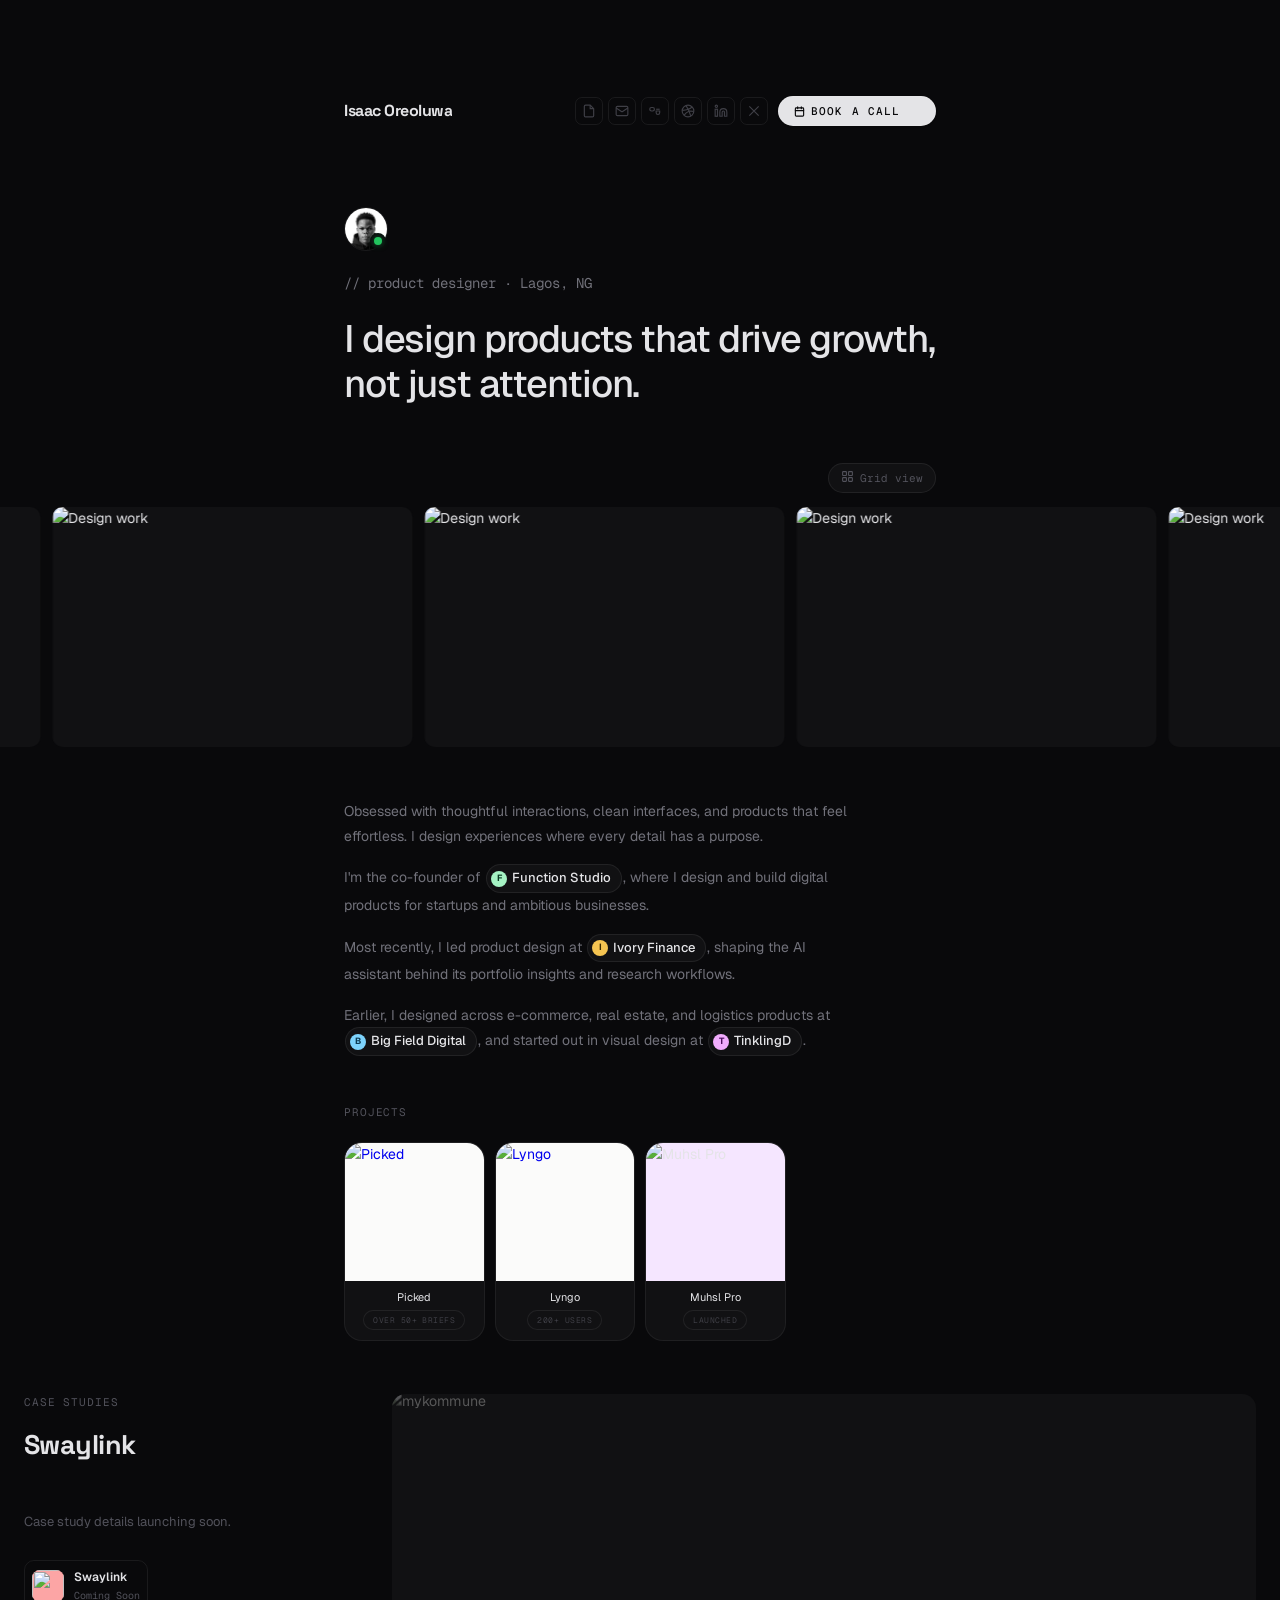
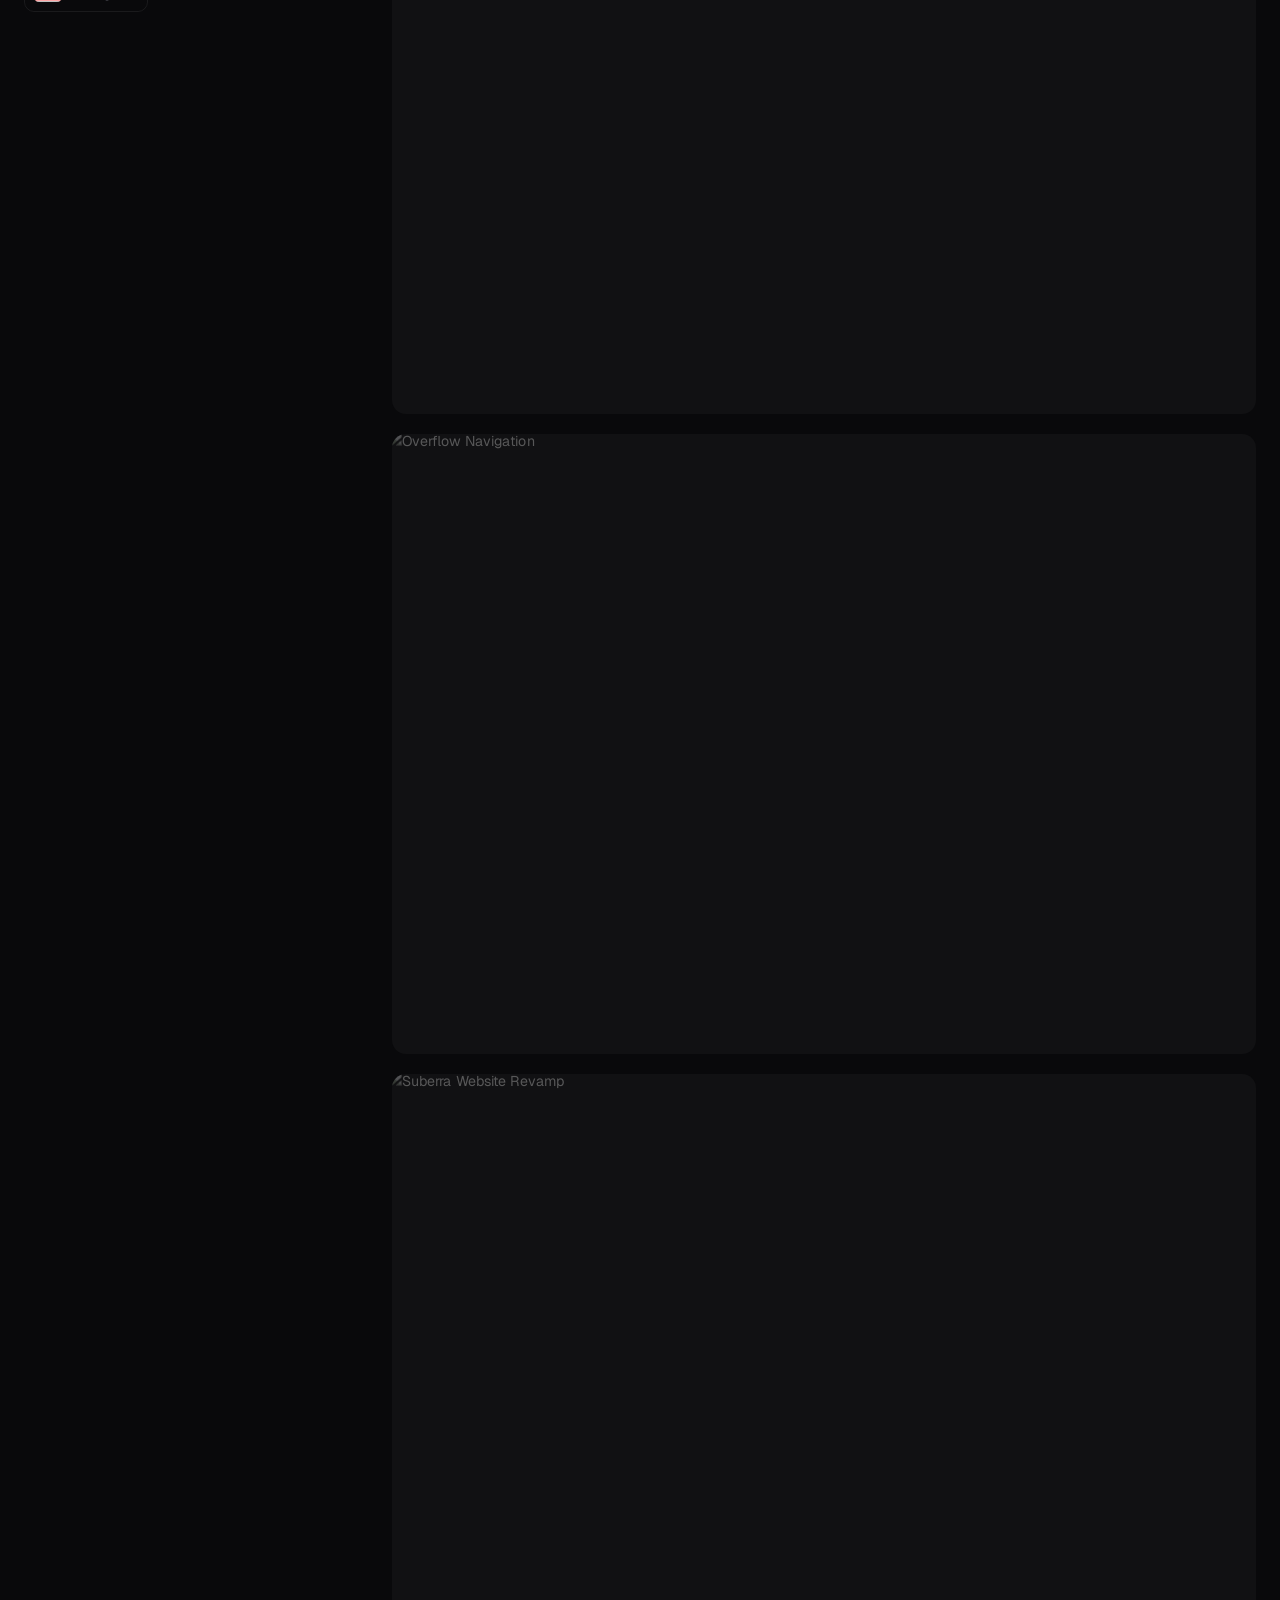
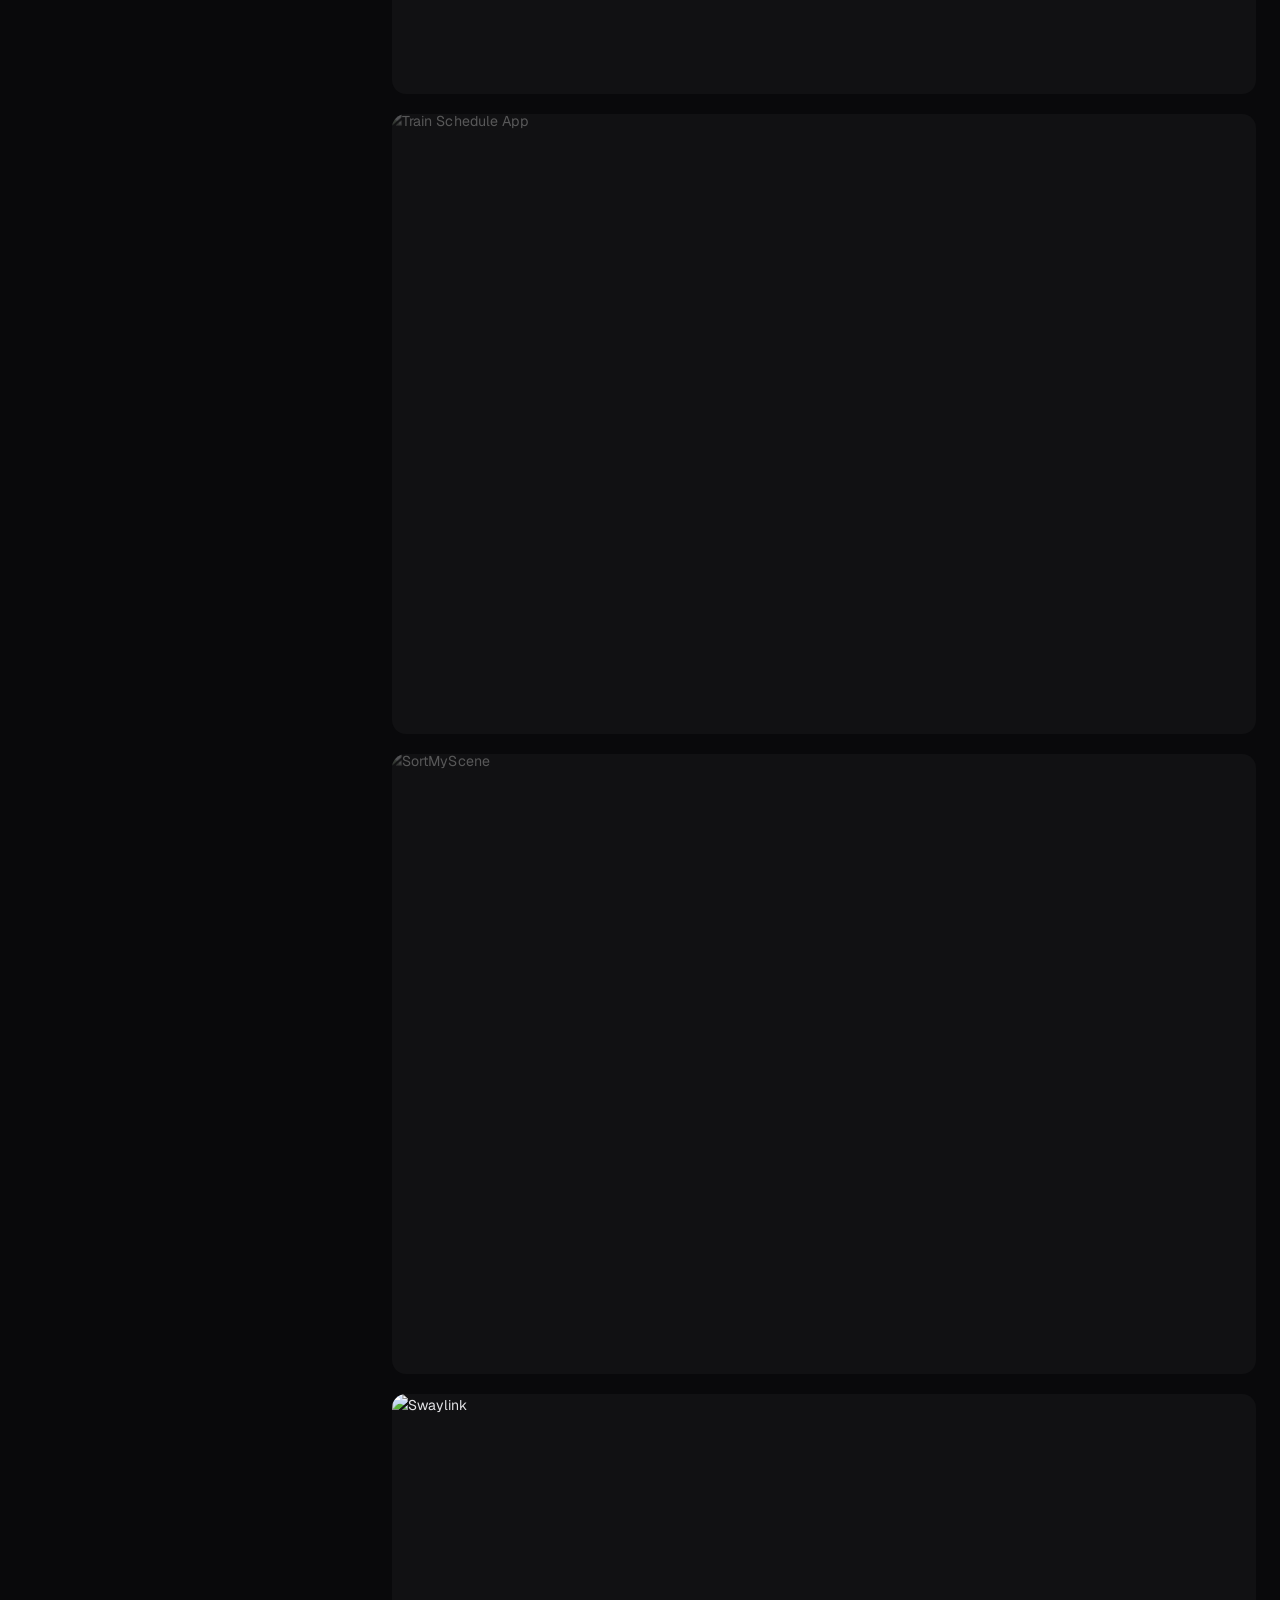
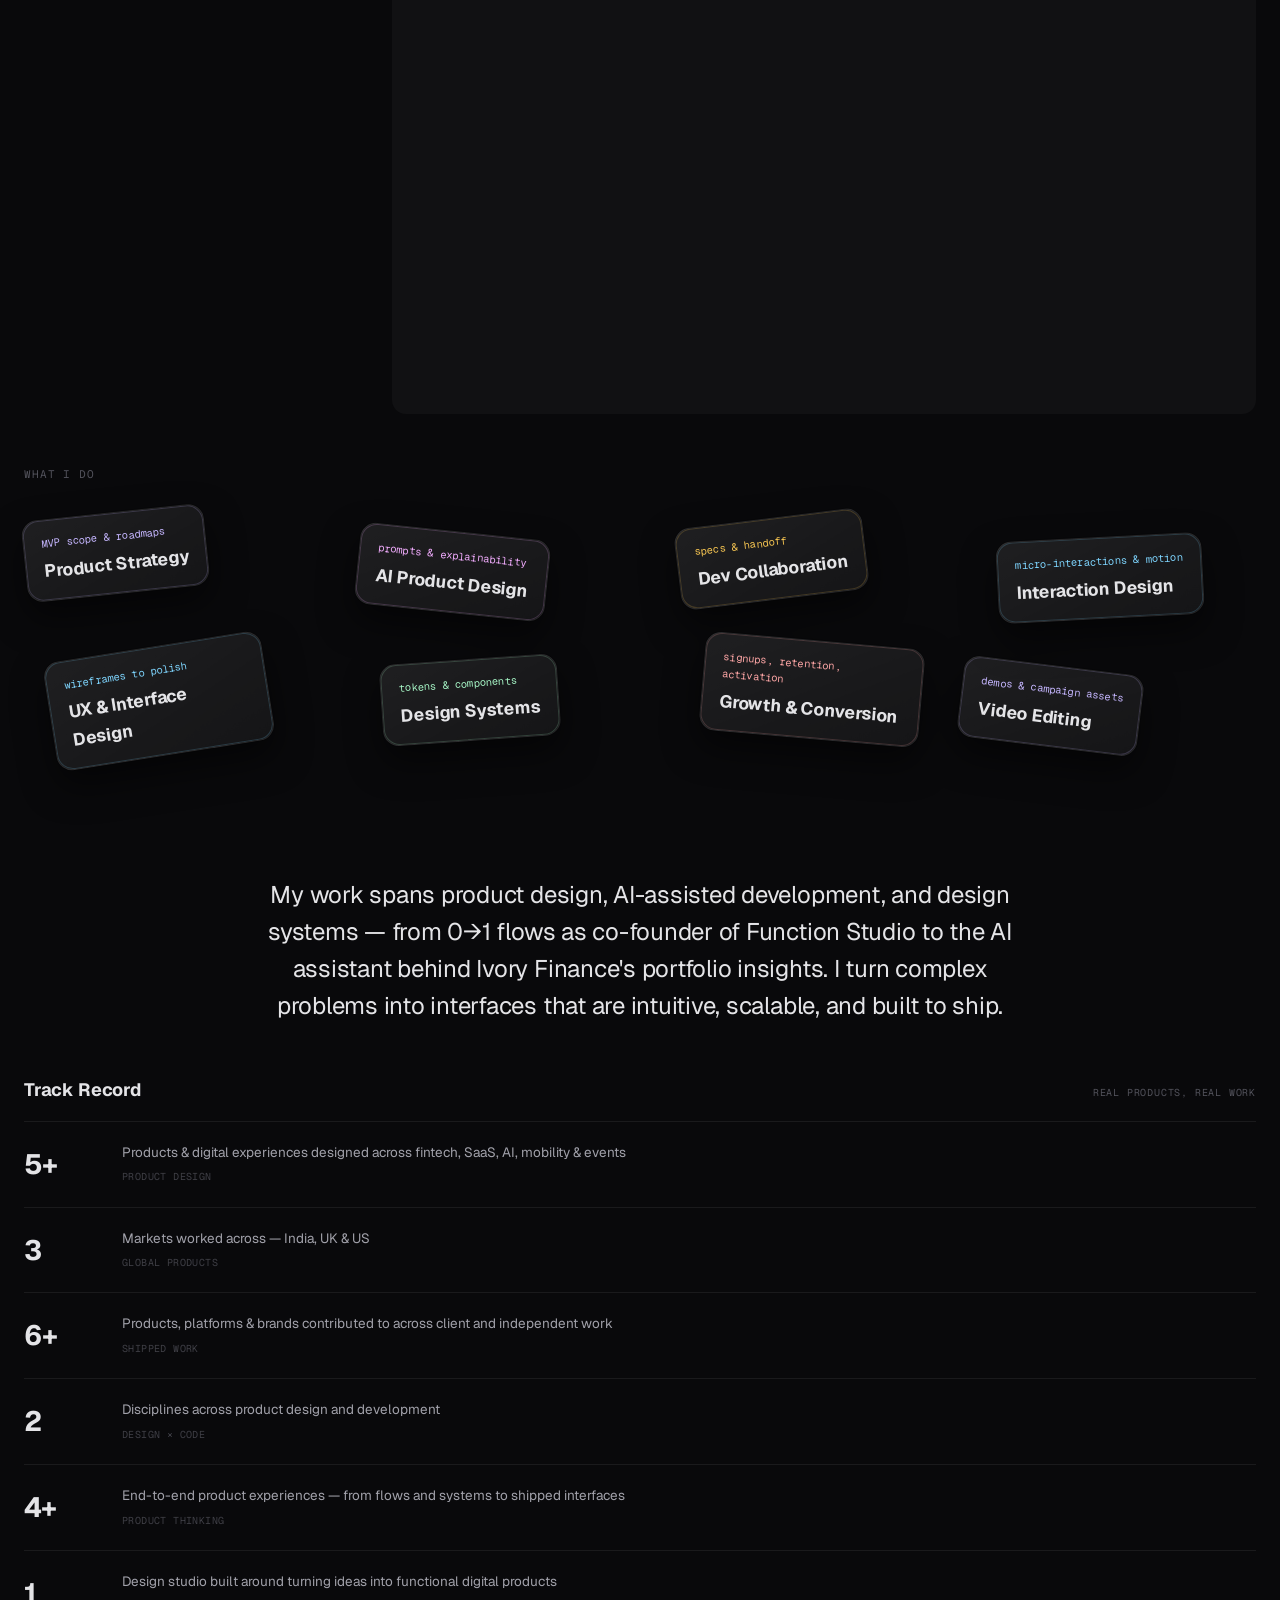
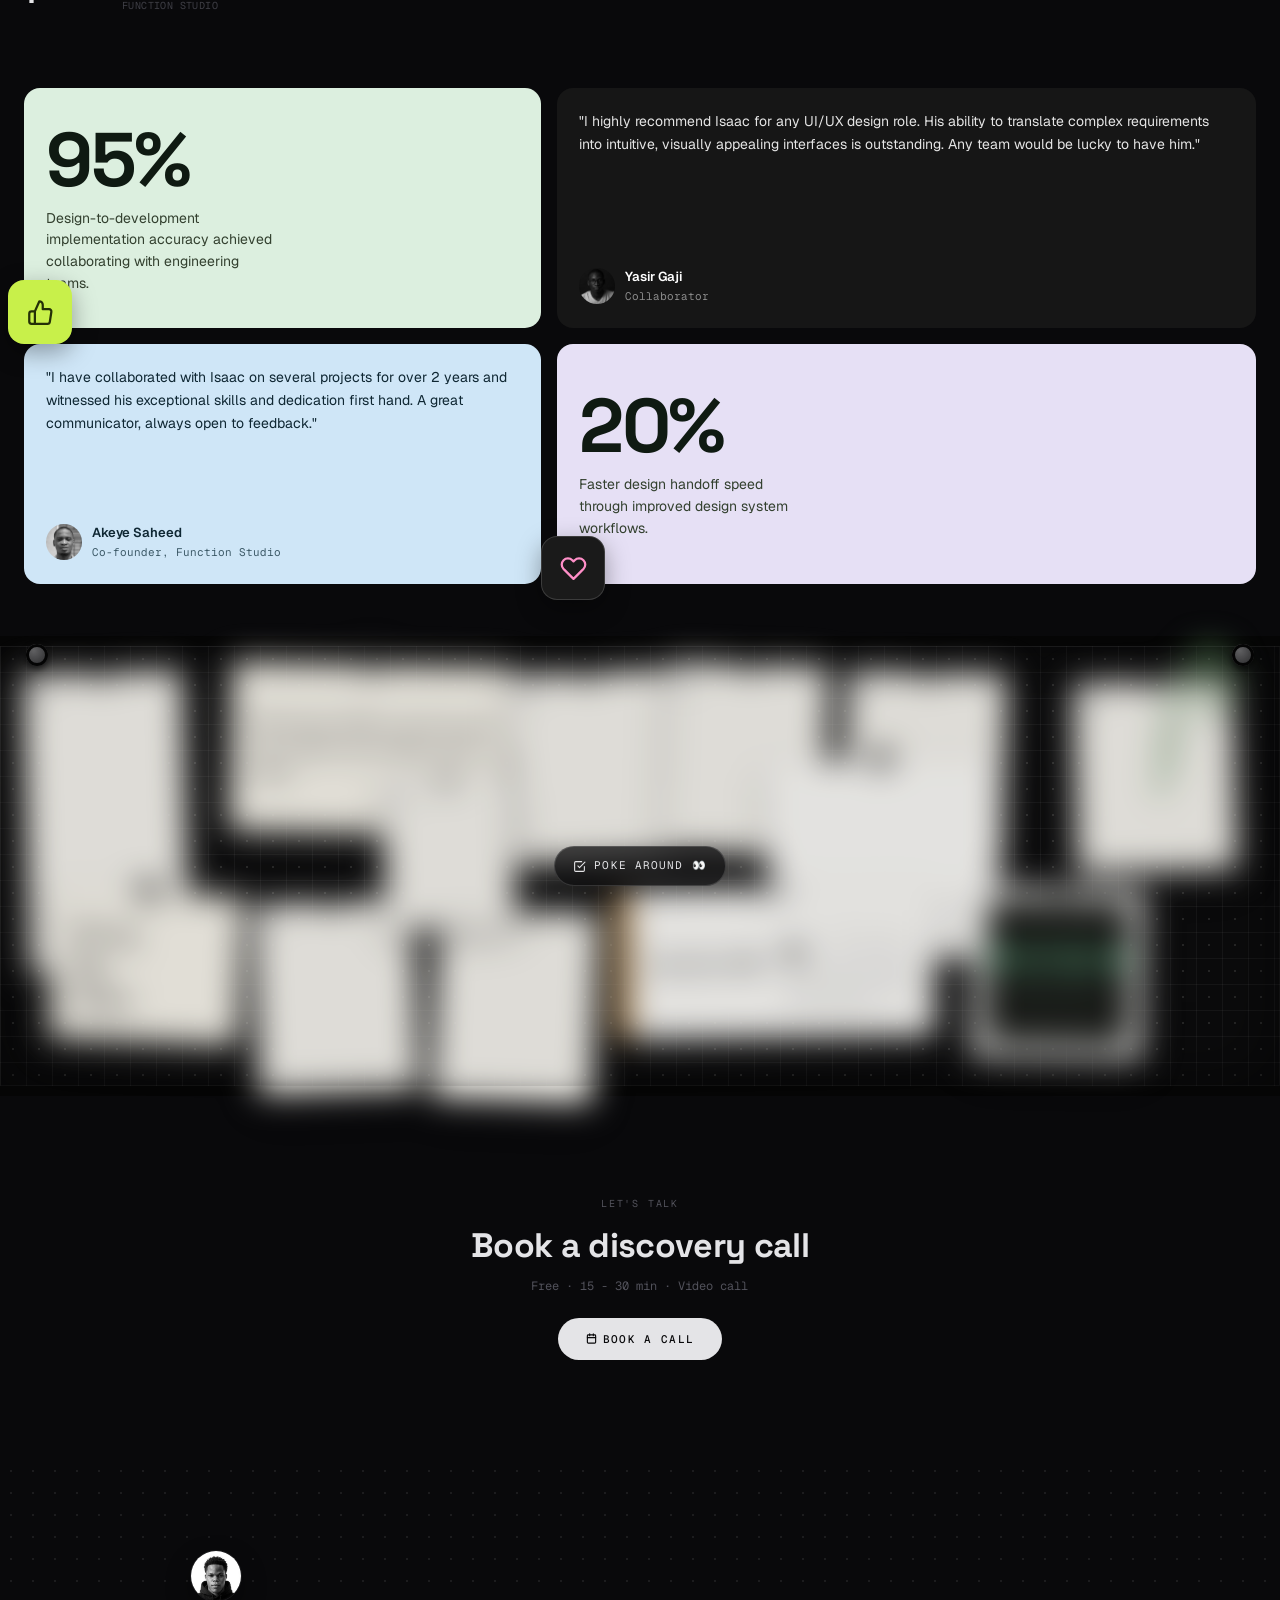
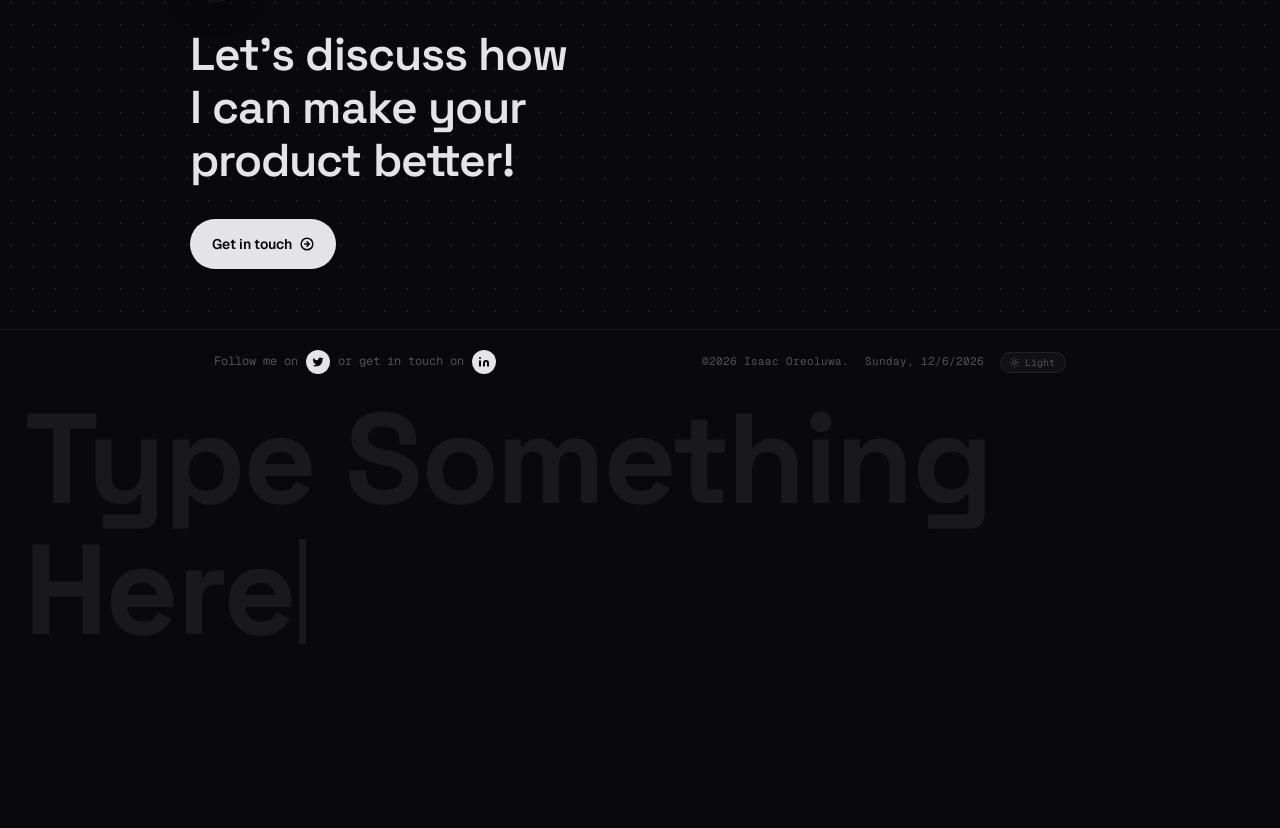
==== commit 00d531a9: "Implement shuffle function for grid images Added a shuffle function to randomize image entries in th" ====
--- a/design/index.html
+++ b/design/index.html
@@ -4038,16 +4038,25 @@
   if(!banner || !grid || !btn) return;
 
   var HIDE_MS = 400; // matches .work-banner transition duration
-  var built = false;
   var animTimer = null;
 
+  function shuffle(arr){
+    for(var i = arr.length - 1; i > 0; i--){
+      var j = Math.floor(Math.random() * (i + 1));
+      var tmp = arr[i]; arr[i] = arr[j]; arr[j] = tmp;
+    }
+    return arr;
+  }
+
   function buildGrid(){
-    if(built) return;
-    built = true;
+    grid.innerHTML = '';
     var imgs = Array.prototype.slice.call(document.querySelectorAll('.slide-card img'));
     var half = Math.floor(imgs.length / 2) || imgs.length; // slide-cards are duplicated once for the marquee loop
+    var entries = imgs.slice(0, half).map(function(img, idx){ return {img:img, idx:idx}; });
+    shuffle(entries);
     var frag = document.createDocumentFragment();
-    imgs.slice(0, half).forEach(function(img, idx){
+    entries.forEach(function(entry){
+      var img = entry.img, idx = entry.idx;
       var cell = document.createElement('div');
       cell.className = 'grid-card';
       var im = document.createElement('img');
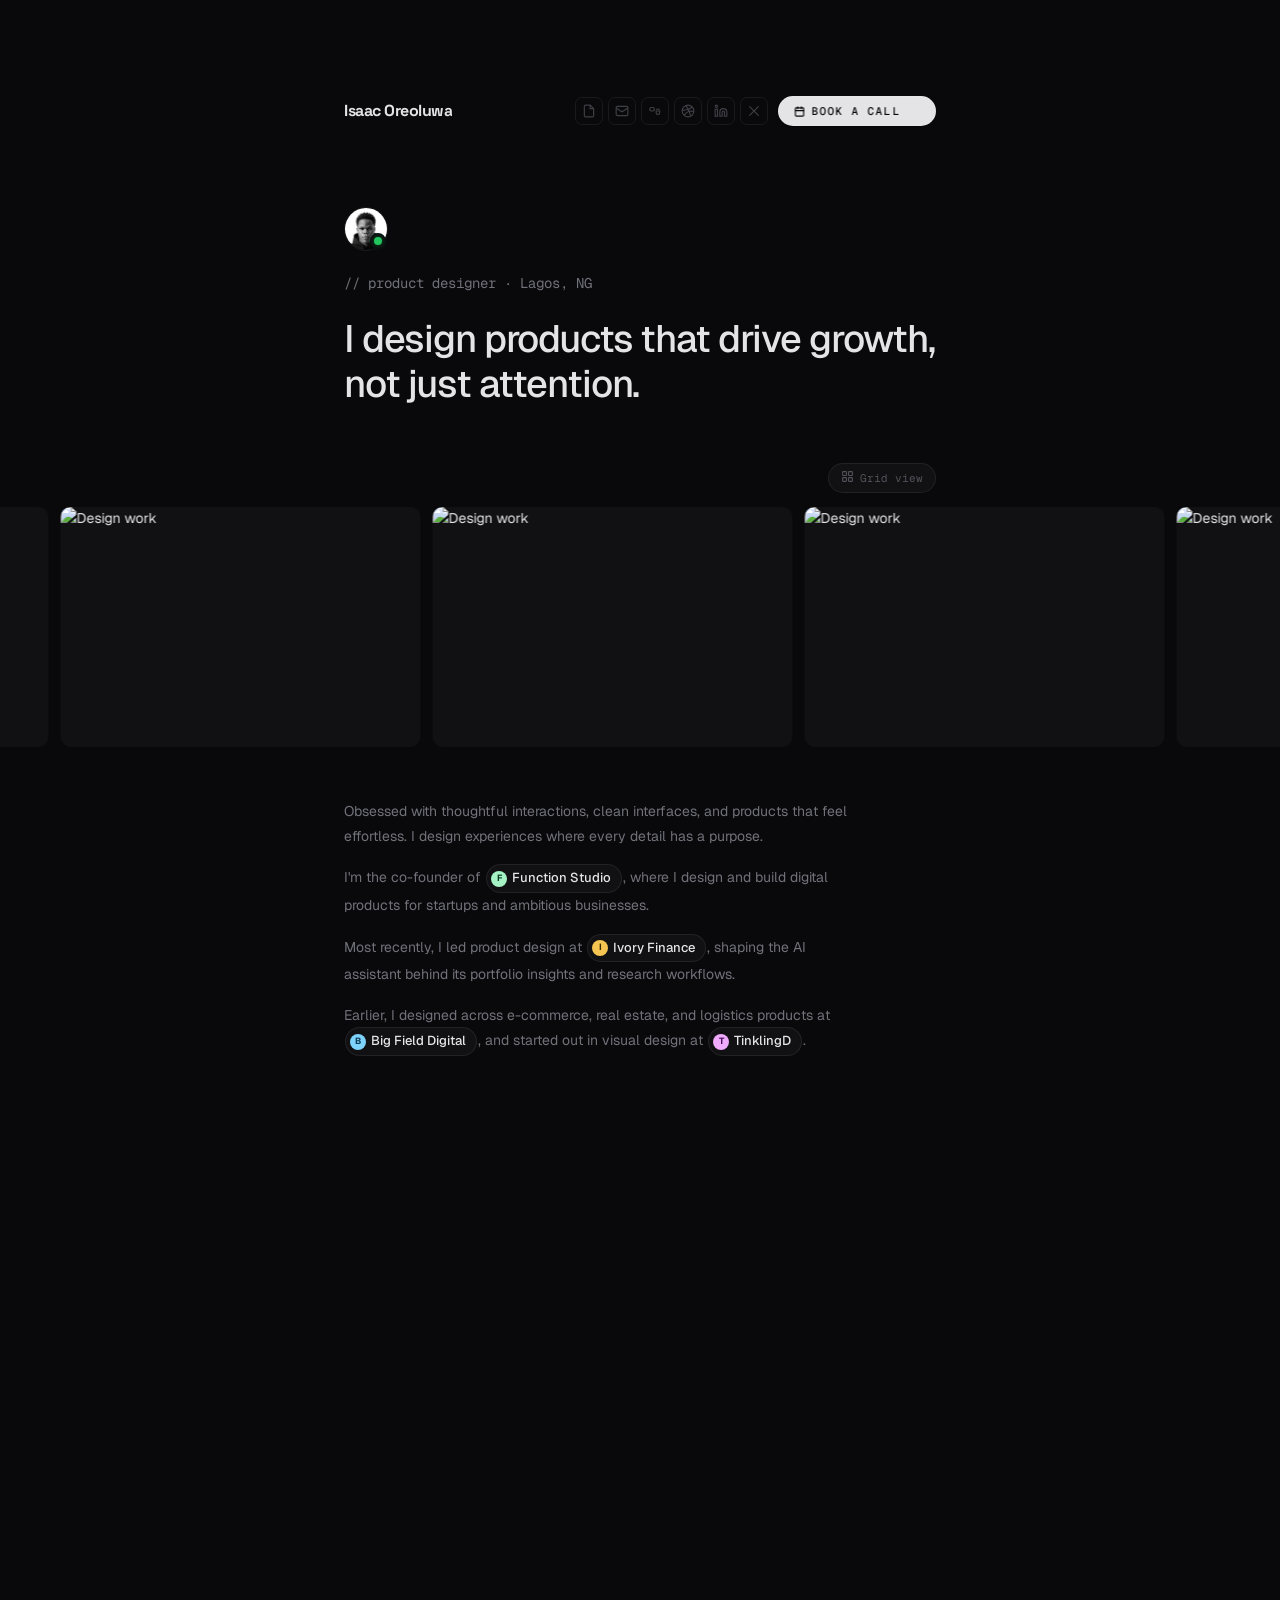
==== commit 39bfef8c: "Update index.html" ====
--- a/design/index.html
+++ b/design/index.html
@@ -733,17 +733,18 @@
   transition:transform 0.3s cubic-bezier(0.34,1.56,0.64,1), box-shadow 0.3s ease;
   cursor:pointer;
 }
+.slide-card:has(video){cursor:default;}
 @media(hover:hover) and (pointer:fine){
   .slide-card:hover{
     transform:scale(1.02) translateY(-3px);
     box-shadow:0 12px 40px rgba(0,0,0,0.4);
   }
-  .slide-card:hover img{ filter:grayscale(0); transform:scale(1.04); }
+  .slide-card:hover img, .slide-card:hover video{ filter:grayscale(0); transform:scale(1.04); }
   .slide-card:hover::after{
     background:rgba(0,0,0,0.28);
   }
 }
-.slide-card img{
+.slide-card img, .slide-card video{
   width:100%;
   height:100%;
   object-fit:cover;
@@ -875,7 +876,8 @@
   cursor:pointer;
   transition:transform 0.3s cubic-bezier(0.34,1.56,0.64,1), box-shadow 0.3s ease;
 }
-.grid-card img{width:100%;height:100%;object-fit:cover;display:block;filter:grayscale(0.05);transition:filter 0.3s, transform 0.4s ease;}
+.grid-card:has(video){cursor:default;}
+.grid-card img, .grid-card video{width:100%;height:100%;object-fit:cover;display:block;filter:grayscale(0.05);transition:filter 0.3s, transform 0.4s ease;}
 @media(hover:hover) and (pointer:fine){
   .grid-card:hover{transform:translateY(-3px);box-shadow:0 12px 30px rgba(0,0,0,0.4);}
   .grid-card:hover img{filter:grayscale(0);transform:scale(1.05);}
@@ -1723,7 +1725,7 @@
   max-width:92vw;
   max-height:90vh;
 }
-#sliderLightbox img{
+#sliderLightbox img, #sliderLightbox video{
   max-width:92vw;max-height:calc(90vh - 54px);
   object-fit:contain;
   border-radius:10px;
@@ -1731,8 +1733,8 @@
   transition:transform 0.4s cubic-bezier(0.34,1.56,0.64,1),max-height 0.35s ease;
   box-shadow:0 24px 80px rgba(0,0,0,0.6);
 }
-#sliderMediaWrap.quality-hidden img{max-height:90vh;}
-#sliderLightbox.on img{transform:scale(1);}
+#sliderMediaWrap.quality-hidden img, #sliderMediaWrap.quality-hidden video{max-height:90vh;}
+#sliderLightbox.on img, #sliderLightbox.on video{transform:scale(1);}
 #sliderClose{
   position:absolute;top:20px;right:24px;
   width:38px;height:38px;
@@ -1772,6 +1774,9 @@
 }
 @media(hover:hover) and (pointer:fine){
   .slide-card{cursor:zoom-in;}
+  .slide-card:has(video){cursor:default;}
+  .grid-card{cursor:zoom-in;}
+  .grid-card:has(video){cursor:default;}
 }
 #sliderQualityBar{
   display:flex;align-items:center;gap:10px;
@@ -2093,9 +2098,6 @@
         <img src="https://res.cloudinary.com/dmqyultl0/image/upload/f_auto,q_auto:best,w_800/v1785626148/Frame_1966951718_1_c1yg4d.png" alt="Design work" loading="lazy"/>
       </div>
       <div class="slide-card">
-        <img src="https://res.cloudinary.com/dmqyultl0/image/upload/f_auto,q_auto:best,w_800/v1786198091/Desktop_-_404_1_tmjhql.png" alt="Design work" loading="lazy"/>
-      </div>
-      <div class="slide-card">
         <img src="https://res.cloudinary.com/dmqyultl0/image/upload/f_auto,q_auto:best,w_800/v1786198090/Desktop_-_405_yf2duw.png" alt="Design work" loading="lazy"/>
       </div>
       <div class="slide-card">
@@ -2108,6 +2110,21 @@
         <img src="https://res.cloudinary.com/dmqyultl0/image/upload/v1788944530/Frame_1984078424_mn2hir.png" alt="Design work" loading="lazy"/>
       </div>
       <div class="slide-card">
+        <video src="https://res.cloudinary.com/dmqyultl0/video/upload/v1789078305/Desktop-17_ctlmte.mp4" autoplay loop muted playsinline></video>
+      </div>
+      <div class="slide-card">
+        <video src="https://res.cloudinary.com/dmqyultl0/video/upload/v1789078086/Desktop-10_rzldk3.mp4" autoplay loop muted playsinline></video>
+      </div>
+      <div class="slide-card">
+        <video src="https://res.cloudinary.com/dmqyultl0/video/upload/v1789077986/Desktop-11_zmivrt.mp4" autoplay loop muted playsinline></video>
+      </div>
+      <div class="slide-card">
+        <video src="https://res.cloudinary.com/dmqyultl0/video/upload/v1789077984/Instagram-post-82_adqgci.mp4" autoplay loop muted playsinline></video>
+      </div>
+      <div class="slide-card">
+        <video src="https://res.cloudinary.com/dmqyultl0/video/upload/v1789078781/Desktop-3_1_aelrk4.mp4" autoplay loop muted playsinline></video>
+      </div>
+      <div class="slide-card">
         <img src="https://res.cloudinary.com/dmqyultl0/image/upload/f_auto,q_auto:best,w_800/v1785186112/Frame_1000003596_ioqerw.png" alt="Design work" loading="lazy"/>
       </div>
       <div class="slide-card">
@@ -2168,9 +2185,6 @@
         <img src="https://res.cloudinary.com/dmqyultl0/image/upload/f_auto,q_auto:best,w_800/v1785626148/Frame_1966951718_1_c1yg4d.png" alt="Design work" loading="lazy"/>
       </div>
       <div class="slide-card">
-        <img src="https://res.cloudinary.com/dmqyultl0/image/upload/f_auto,q_auto:best,w_800/v1786198091/Desktop_-_404_1_tmjhql.png" alt="Design work" loading="lazy"/>
-      </div>
-      <div class="slide-card">
         <img src="https://res.cloudinary.com/dmqyultl0/image/upload/f_auto,q_auto:best,w_800/v1786198090/Desktop_-_405_yf2duw.png" alt="Design work" loading="lazy"/>
       </div>
       <div class="slide-card">
@@ -2181,6 +2195,21 @@
       </div>
       <div class="slide-card">
         <img src="https://res.cloudinary.com/dmqyultl0/image/upload/v1788944530/Frame_1984078424_mn2hir.png" alt="Design work" loading="lazy"/>
+      </div>
+      <div class="slide-card">
+        <video src="https://res.cloudinary.com/dmqyultl0/video/upload/v1789078305/Desktop-17_ctlmte.mp4" autoplay loop muted playsinline></video>
+      </div>
+      <div class="slide-card">
+        <video src="https://res.cloudinary.com/dmqyultl0/video/upload/v1789078086/Desktop-10_rzldk3.mp4" autoplay loop muted playsinline></video>
+      </div>
+      <div class="slide-card">
+        <video src="https://res.cloudinary.com/dmqyultl0/video/upload/v1789077986/Desktop-11_zmivrt.mp4" autoplay loop muted playsinline></video>
+      </div>
+      <div class="slide-card">
+        <video src="https://res.cloudinary.com/dmqyultl0/video/upload/v1789077984/Instagram-post-82_adqgci.mp4" autoplay loop muted playsinline></video>
+      </div>
+      <div class="slide-card">
+        <video src="https://res.cloudinary.com/dmqyultl0/video/upload/v1789078781/Desktop-3_1_aelrk4.mp4" autoplay loop muted playsinline></video>
       </div>
     </div></div>
 
@@ -3197,9 +3226,10 @@
     });
   });
 
-  // Custom "Expand +" cursor-follow badge for slider images — mouse/trackpad only.
-  // Touch devices synthesize a mouseenter right at tap time, which would
-  // otherwise flash this badge at the exact moment a card is tapped/opened.
+  // Custom "Expand +" cursor-follow badge for slider images and grid cells —
+  // mouse/trackpad only. Touch devices synthesize a mouseenter right at tap
+  // time, which would otherwise flash this badge at the exact moment a card
+  // is tapped/opened.
   if(window.matchMedia('(hover: hover) and (pointer: fine)').matches){
   var expandCursor = document.createElement('div');
   expandCursor.id = 'expandCursor';
@@ -3210,7 +3240,12 @@
     expandCursor.style.left = e.clientX + 'px';
     expandCursor.style.top = e.clientY + 'px';
   }
-  document.querySelectorAll('.slide-card').forEach(function(el){
+  // Exposed globally so the grid view (built dynamically, later, in a
+  // separate script block) can wire the same badge onto its cells.
+  window.wireExpandBadge = function(el){
+    if(el.querySelector('video')) return; // videos aren't expandable — no "Expand +" teaser
+    if(el.dataset.expandWired) return; // avoid double-binding the same element
+    el.dataset.expandWired = '1';
     el.addEventListener('mouseenter', function(){
       expandCursor.classList.add('visible');
       el.style.cursor = 'none';
@@ -3220,7 +3255,8 @@
       expandCursor.classList.remove('visible');
       el.style.cursor = '';
     });
-  });
+  };
+  document.querySelectorAll('.slide-card').forEach(window.wireExpandBadge);
   }
 
   // Love blast celebration — full-screen experience
@@ -3779,6 +3815,13 @@
   if(!text || !btn) return;
   btn.classList.remove('is-loading');
   btn.disabled = false;
+  var entry = sliderImages[sliderIndex];
+  if(entry && entry.type === 'video'){
+    // Videos have a single source — no compressed/full-quality toggle to offer.
+    if(bar) bar.classList.add('is-hidden');
+    if(mediaWrap) mediaWrap.classList.add('quality-hidden');
+    return;
+  }
   if(sliderShowingHD){
     // Once they've switched to full quality, just fade the whole bar away
     // instead of offering a "Back to optimized" fallback — and let the
@@ -3798,14 +3841,47 @@
   btn.textContent = 'View full quality';
 }
 
+// Videos aren't expandable, so prev/next navigation steps over any video
+// entries and lands on the next viewable image in that direction.
+function nextViewableIndex(from, dir){
+  var len = sliderImages.length;
+  if(len === 0) return from;
+  var i = from;
+  for(var n = 0; n < len; n++){
+    i = (i + dir + len) % len;
+    if(sliderImages[i] && sliderImages[i].type !== 'video') return i;
+  }
+  return from;
+}
+
 function showSliderImage(i){
   var len = sliderImages.length;
   if(len === 0) return;
   sliderIndex = (i + len) % len;
   sliderShowingHD = false;
-  document.getElementById('sliderLBImg').src = sliderImages[sliderIndex].thumb;
+  var entry = sliderImages[sliderIndex];
+  var lbImg = document.getElementById('sliderLBImg');
+  var lbVideo = document.getElementById('sliderLBVideo');
+  if(entry.type === 'video'){
+    lbImg.style.display = 'none';
+    lbImg.removeAttribute('src');
+    lbVideo.style.display = '';
+    if(lbVideo.getAttribute('src') !== entry.src){
+      lbVideo.src = entry.src;
+    }
+    lbVideo.currentTime = 0;
+    var playPromise = lbVideo.play();
+    if(playPromise && playPromise.catch) playPromise.catch(function(){});
+  } else {
+    lbVideo.pause();
+    lbVideo.removeAttribute('src');
+    lbVideo.load();
+    lbVideo.style.display = 'none';
+    lbImg.style.display = '';
+    lbImg.src = entry.thumb;
+    loadHD(sliderIndex, true); // kick off a background full-quality fetch right away
+  }
   setQualityBarState();
-  loadHD(sliderIndex, true); // kick off a background full-quality fetch right away
 }
 
 // Fetches the full-quality version of image `idx` and swaps it in once ready,
@@ -3814,7 +3890,7 @@
 // auto=false → user pressed the button, so show loading feedback on it.
 function loadHD(idx, auto){
   var current = sliderImages[idx];
-  if(!current) return;
+  if(!current || current.type === 'video') return; // no HD variant for video
   var qualityBtn = document.getElementById('sliderQualityBtn');
   if(sliderHDLoaded[idx]){
     // Already fetched this session — the browser has it cached, swap instantly.
@@ -3855,10 +3931,16 @@
 }
 
 document.addEventListener('DOMContentLoaded', function(){
-  sliderImages = Array.prototype.map.call(document.querySelectorAll('.slide-card img'), function(img){
-    return { thumb: img.src, full: toHDUrl(img.src) };
+  sliderImages = Array.prototype.map.call(document.querySelectorAll('.slide-card'), function(card){
+    var vid = card.querySelector('video');
+    if(vid){
+      return { type:'video', src: vid.getAttribute('src') };
+    }
+    var img = card.querySelector('img');
+    return { type:'image', thumb: img.src, full: toHDUrl(img.src) };
   });
   document.querySelectorAll('.slide-card').forEach(function(card, idx){
+    if(card.querySelector('video')) return; // videos aren't expandable — no lightbox click
     card.addEventListener('click', function(){
       showSliderImage(idx);
       document.getElementById('sliderLightbox').classList.add('on');
@@ -3875,23 +3957,23 @@
   }
   document.getElementById('sliderPrev').addEventListener('click', function(e){
     e.stopPropagation();
-    showSliderImage(sliderIndex - 1);
+    showSliderImage(nextViewableIndex(sliderIndex, -1));
   });
   document.getElementById('sliderNext').addEventListener('click', function(e){
     e.stopPropagation();
-    showSliderImage(sliderIndex + 1);
+    showSliderImage(nextViewableIndex(sliderIndex, 1));
   });
-  var lbImg = document.getElementById('sliderLBImg');
+  var mediaWrap = document.getElementById('sliderMediaWrap');
   var touchStartX = null;
-  lbImg.addEventListener('touchstart', function(e){
+  mediaWrap.addEventListener('touchstart', function(e){
     touchStartX = e.changedTouches[0].clientX;
   });
-  lbImg.addEventListener('touchend', function(e){
+  mediaWrap.addEventListener('touchend', function(e){
     if(touchStartX === null) return;
     var dx = e.changedTouches[0].clientX - touchStartX;
     if(Math.abs(dx) > 40){
-      if(dx < 0) showSliderImage(sliderIndex + 1);
-      else showSliderImage(sliderIndex - 1);
+      if(dx < 0) showSliderImage(nextViewableIndex(sliderIndex, 1));
+      else showSliderImage(nextViewableIndex(sliderIndex, -1));
     }
     touchStartX = null;
   });
@@ -3910,12 +3992,14 @@
 function closeSliderLB(e){
   document.getElementById('sliderLightbox').classList.remove('on');
   document.body.style.overflow = '';
+  var lbVideo = document.getElementById('sliderLBVideo');
+  if(lbVideo) lbVideo.pause();
 }
 document.addEventListener('keydown', function(e){
   if(e.key === 'Escape') closeSliderLB();
   if(!document.getElementById('sliderLightbox').classList.contains('on')) return;
-  if(e.key === 'ArrowRight') showSliderImage(sliderIndex + 1);
-  if(e.key === 'ArrowLeft') showSliderImage(sliderIndex - 1);
+  if(e.key === 'ArrowRight') showSliderImage(nextViewableIndex(sliderIndex, 1));
+  if(e.key === 'ArrowLeft') showSliderImage(nextViewableIndex(sliderIndex, -1));
 });
 
 // Top slider — fully JS-driven infinite marquee. Replaces the old CSS
@@ -4050,27 +4134,41 @@
 
   function buildGrid(){
     grid.innerHTML = '';
-    var imgs = Array.prototype.slice.call(document.querySelectorAll('.slide-card img'));
-    var half = Math.floor(imgs.length / 2) || imgs.length; // slide-cards are duplicated once for the marquee loop
-    var entries = imgs.slice(0, half).map(function(img, idx){ return {img:img, idx:idx}; });
+    var cards = Array.prototype.slice.call(document.querySelectorAll('.slide-card'));
+    var half = Math.floor(cards.length / 2) || cards.length; // slide-cards are duplicated once for the marquee loop
+    var entries = cards.slice(0, half).map(function(card, idx){ return {card:card, idx:idx}; });
     shuffle(entries);
     var frag = document.createDocumentFragment();
     entries.forEach(function(entry){
-      var img = entry.img, idx = entry.idx;
+      var card = entry.card, idx = entry.idx;
       var cell = document.createElement('div');
       cell.className = 'grid-card';
-      var im = document.createElement('img');
-      im.src = img.currentSrc || img.src;
-      im.alt = img.alt || 'Design work';
-      im.loading = 'lazy';
-      cell.appendChild(im);
+      var vid = card.querySelector('video');
+      if(vid){
+        var v = document.createElement('video');
+        v.src = vid.getAttribute('src');
+        v.autoplay = true;
+        v.loop = true;
+        v.muted = true;
+        v.playsInline = true;
+        cell.appendChild(v);
+      } else {
+        var img = card.querySelector('img');
+        var im = document.createElement('img');
+        im.src = img.currentSrc || img.src;
+        im.alt = img.alt || 'Design work';
+        im.loading = 'lazy';
+        cell.appendChild(im);
+      }
       cell.addEventListener('click', function(){
+        if(vid) return; // videos aren't expandable — no lightbox click
         if(typeof showSliderImage === 'function'){
           showSliderImage(idx);
           document.getElementById('sliderLightbox').classList.add('on');
           document.body.style.overflow = 'hidden';
         }
       });
+      if(typeof window.wireExpandBadge === 'function') window.wireExpandBadge(cell);
       frag.appendChild(cell);
     });
     grid.appendChild(frag);
@@ -4217,6 +4315,7 @@
   <button id="sliderNext" class="slider-nav-btn" aria-label="Next image"><svg viewBox="0 0 24 24" fill="none" stroke="currentColor" stroke-width="2" stroke-linecap="round" stroke-linejoin="round"><polyline points="9 18 15 12 9 6"></polyline></svg></button>
   <div id="sliderMediaWrap">
     <img id="sliderLBImg" src="" alt="Design work"/>
+    <video id="sliderLBVideo" autoplay loop muted playsinline style="display:none;"></video>
     <div id="sliderQualityBar" onclick="event.stopPropagation()">
       <span id="sliderQualityText">You're viewing a compressed version for faster loading</span>
       <button id="sliderQualityBtn" type="button">View full quality</button>
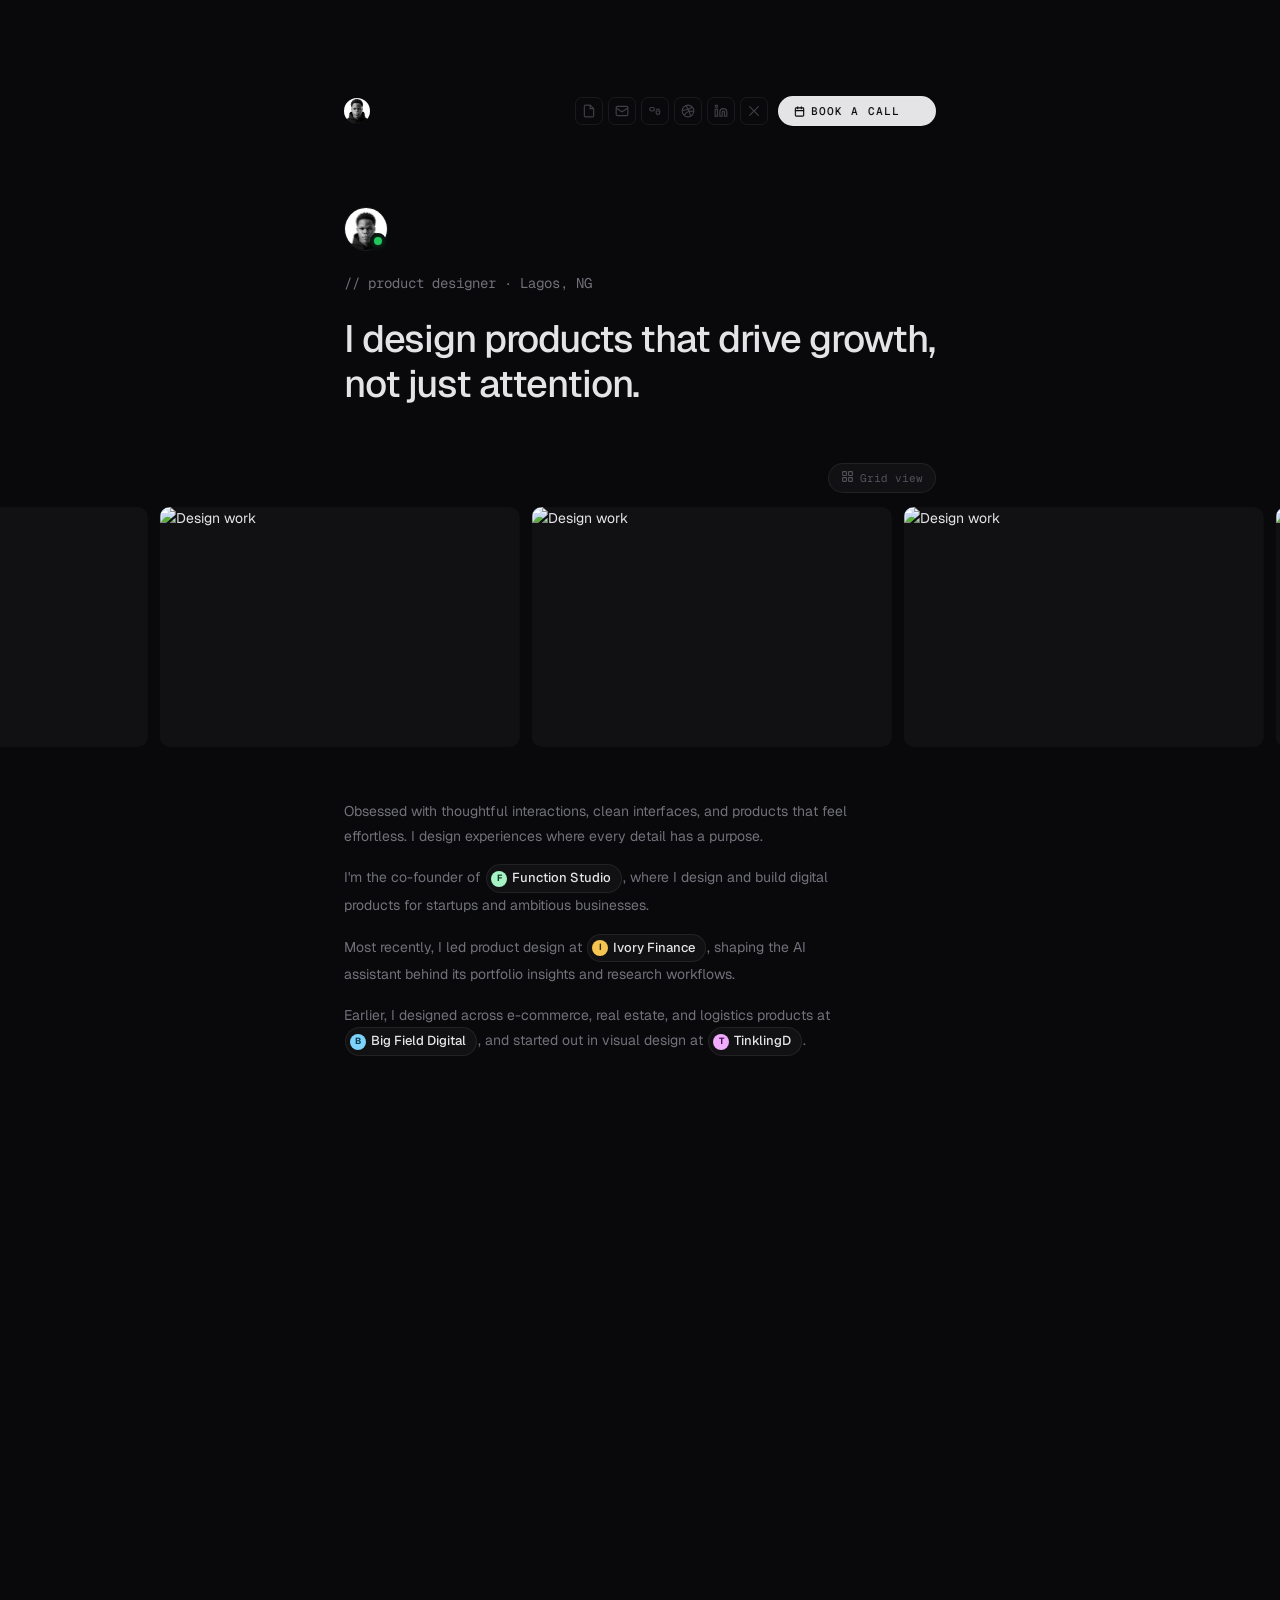
==== commit 17ddeaeb: "Update index.html" ====
--- a/design/index.html
+++ b/design/index.html
@@ -722,6 +722,7 @@
   width:max-content;
   will-change:transform;
 }
+.slider-track .video-slide{display:none;}
 .slide-card{
   position:relative;
   flex-shrink:0;
@@ -2065,9 +2066,6 @@
         <img src="https://res.cloudinary.com/dmqyultl0/image/upload/f_auto,q_auto:best,w_800/v1785186116/Frame_1000003591_b3f6af.png" alt="Design work" loading="lazy"/>
       </div>
       <div class="slide-card">
-        <img src="https://res.cloudinary.com/dmqyultl0/image/upload/f_auto,q_auto:best,w_800/v1785186112/Frame_1000003598_ozufcb.png" alt="Design work" loading="lazy"/>
-      </div>
-      <div class="slide-card">
         <img src="https://res.cloudinary.com/dmqyultl0/image/upload/f_auto,q_auto:best,w_800/v1785251639/Frame_1966951709_nbwvr6.png" alt="Design work" loading="lazy"/>
       </div>
       <div class="slide-card">
@@ -2109,19 +2107,19 @@
       <div class="slide-card">
         <img src="https://res.cloudinary.com/dmqyultl0/image/upload/v1788944530/Frame_1984078424_mn2hir.png" alt="Design work" loading="lazy"/>
       </div>
-      <div class="slide-card">
+      <div class="slide-card video-slide">
         <video src="https://res.cloudinary.com/dmqyultl0/video/upload/v1789078305/Desktop-17_ctlmte.mp4" autoplay loop muted playsinline></video>
       </div>
-      <div class="slide-card">
+      <div class="slide-card video-slide">
         <video src="https://res.cloudinary.com/dmqyultl0/video/upload/v1789078086/Desktop-10_rzldk3.mp4" autoplay loop muted playsinline></video>
       </div>
-      <div class="slide-card">
+      <div class="slide-card video-slide">
         <video src="https://res.cloudinary.com/dmqyultl0/video/upload/v1789077986/Desktop-11_zmivrt.mp4" autoplay loop muted playsinline></video>
       </div>
-      <div class="slide-card">
+      <div class="slide-card video-slide">
         <video src="https://res.cloudinary.com/dmqyultl0/video/upload/v1789077984/Instagram-post-82_adqgci.mp4" autoplay loop muted playsinline></video>
       </div>
-      <div class="slide-card">
+      <div class="slide-card video-slide">
         <video src="https://res.cloudinary.com/dmqyultl0/video/upload/v1789078781/Desktop-3_1_aelrk4.mp4" autoplay loop muted playsinline></video>
       </div>
       <div class="slide-card">
@@ -2152,9 +2150,6 @@
         <img src="https://res.cloudinary.com/dmqyultl0/image/upload/f_auto,q_auto:best,w_800/v1785186116/Frame_1000003591_b3f6af.png" alt="Design work" loading="lazy"/>
       </div>
       <div class="slide-card">
-        <img src="https://res.cloudinary.com/dmqyultl0/image/upload/f_auto,q_auto:best,w_800/v1785186112/Frame_1000003598_ozufcb.png" alt="Design work" loading="lazy"/>
-      </div>
-      <div class="slide-card">
         <img src="https://res.cloudinary.com/dmqyultl0/image/upload/f_auto,q_auto:best,w_800/v1785251639/Frame_1966951709_nbwvr6.png" alt="Design work" loading="lazy"/>
       </div>
       <div class="slide-card">
@@ -2196,19 +2191,19 @@
       <div class="slide-card">
         <img src="https://res.cloudinary.com/dmqyultl0/image/upload/v1788944530/Frame_1984078424_mn2hir.png" alt="Design work" loading="lazy"/>
       </div>
-      <div class="slide-card">
+      <div class="slide-card video-slide">
         <video src="https://res.cloudinary.com/dmqyultl0/video/upload/v1789078305/Desktop-17_ctlmte.mp4" autoplay loop muted playsinline></video>
       </div>
-      <div class="slide-card">
+      <div class="slide-card video-slide">
         <video src="https://res.cloudinary.com/dmqyultl0/video/upload/v1789078086/Desktop-10_rzldk3.mp4" autoplay loop muted playsinline></video>
       </div>
-      <div class="slide-card">
+      <div class="slide-card video-slide">
         <video src="https://res.cloudinary.com/dmqyultl0/video/upload/v1789077986/Desktop-11_zmivrt.mp4" autoplay loop muted playsinline></video>
       </div>
-      <div class="slide-card">
+      <div class="slide-card video-slide">
         <video src="https://res.cloudinary.com/dmqyultl0/video/upload/v1789077984/Instagram-post-82_adqgci.mp4" autoplay loop muted playsinline></video>
       </div>
-      <div class="slide-card">
+      <div class="slide-card video-slide">
         <video src="https://res.cloudinary.com/dmqyultl0/video/upload/v1789078781/Desktop-3_1_aelrk4.mp4" autoplay loop muted playsinline></video>
       </div>
     </div></div>
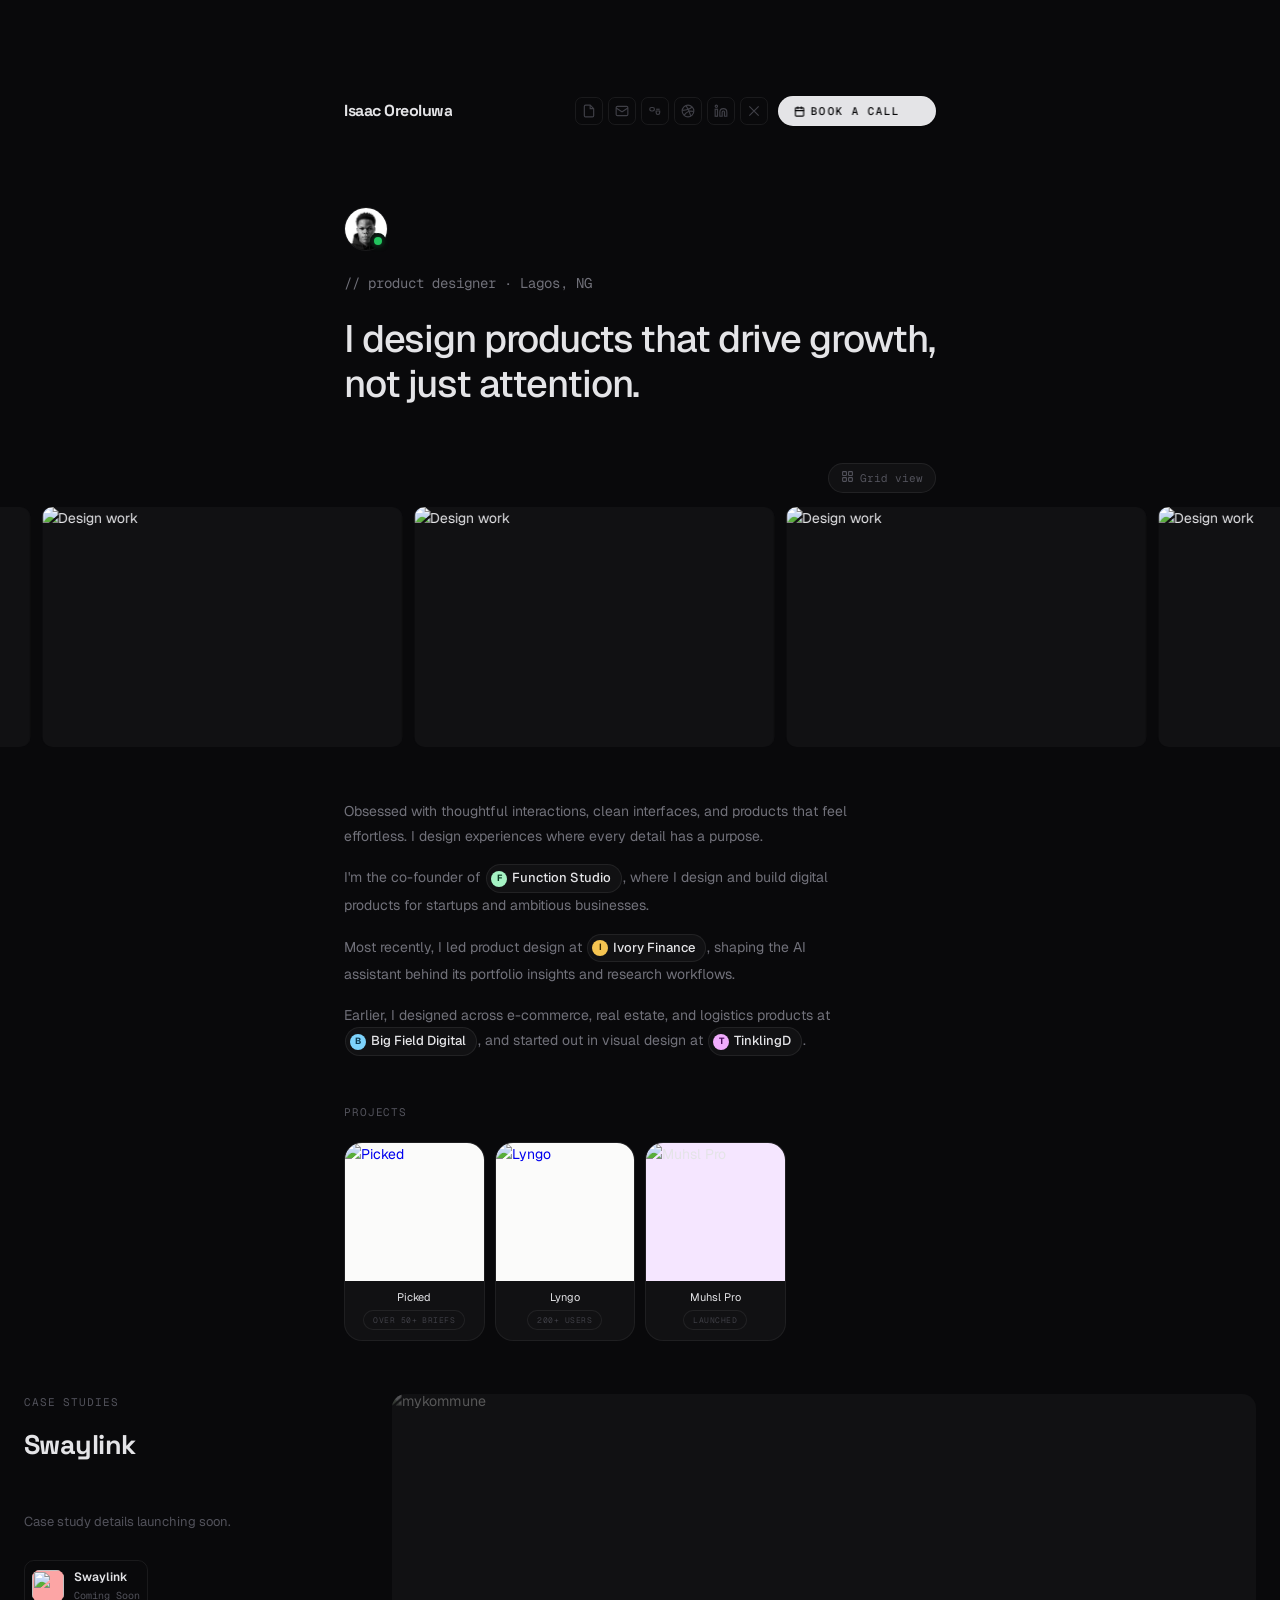
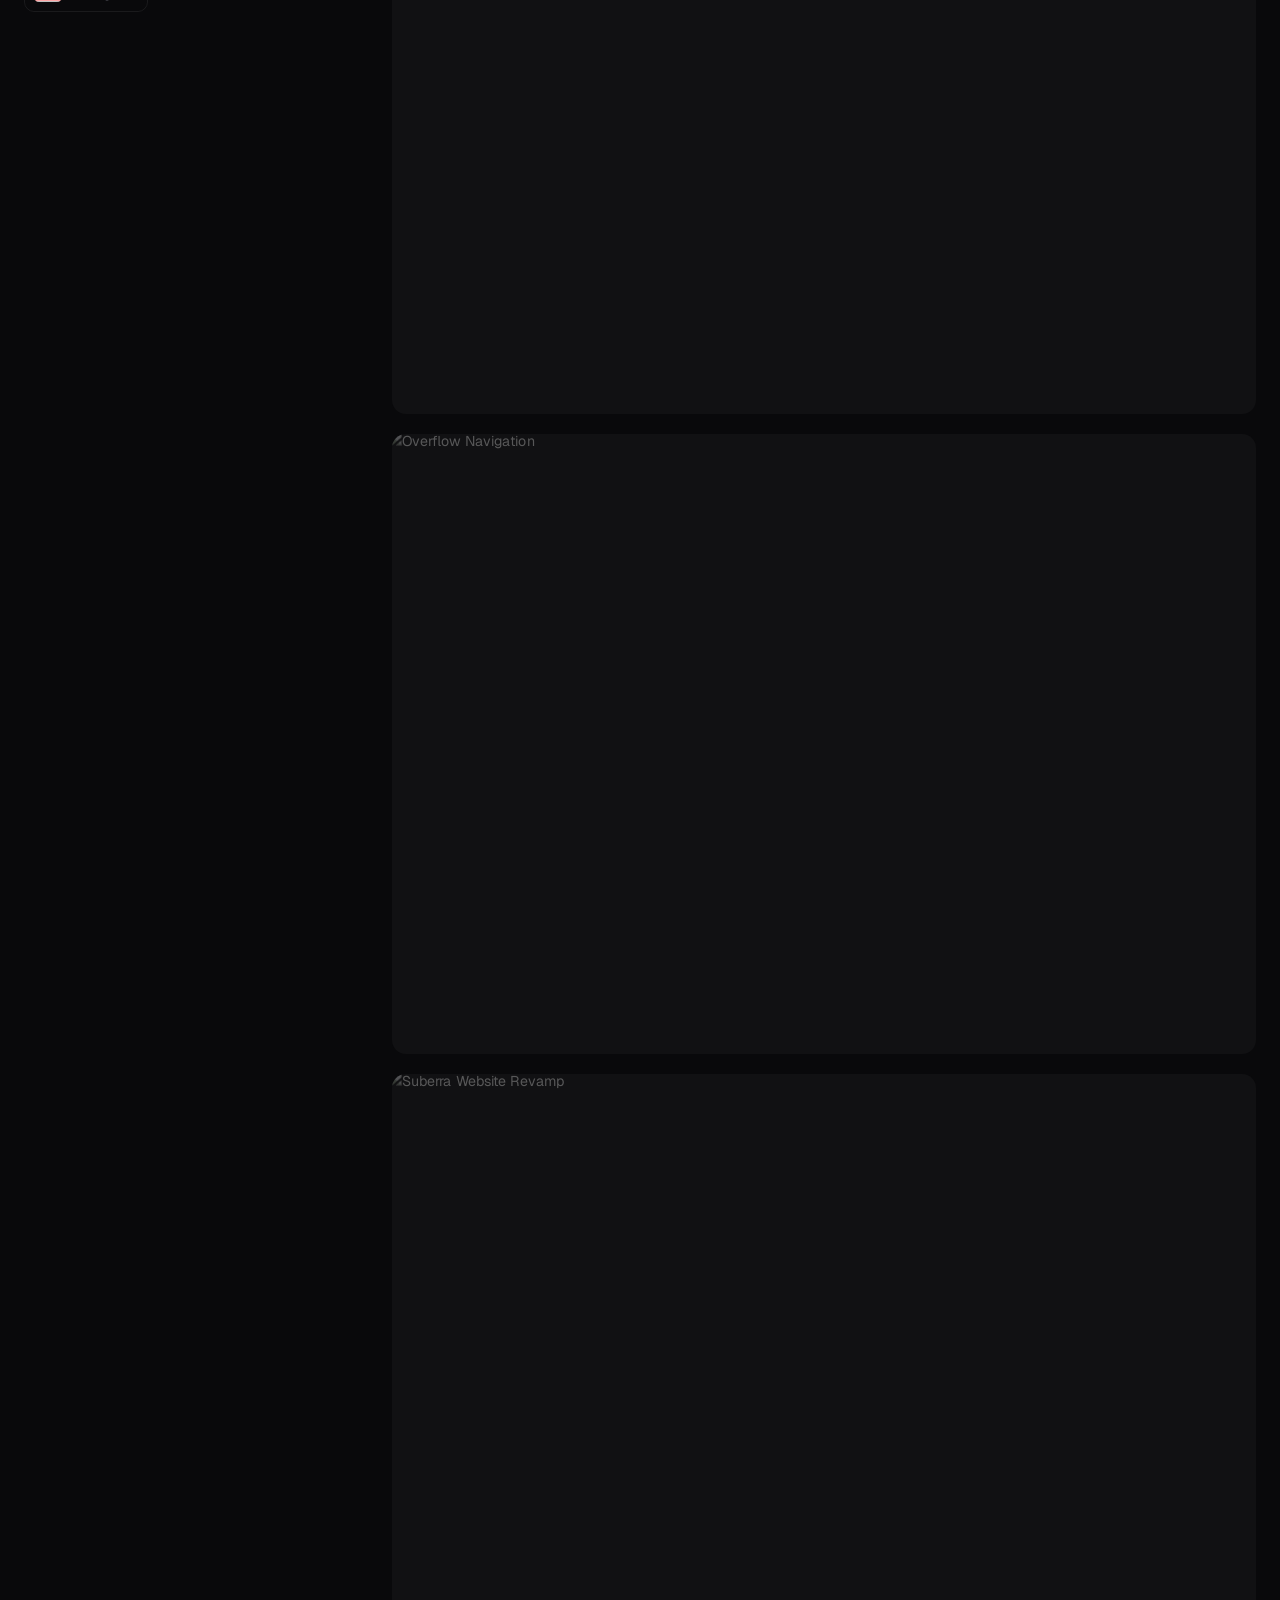
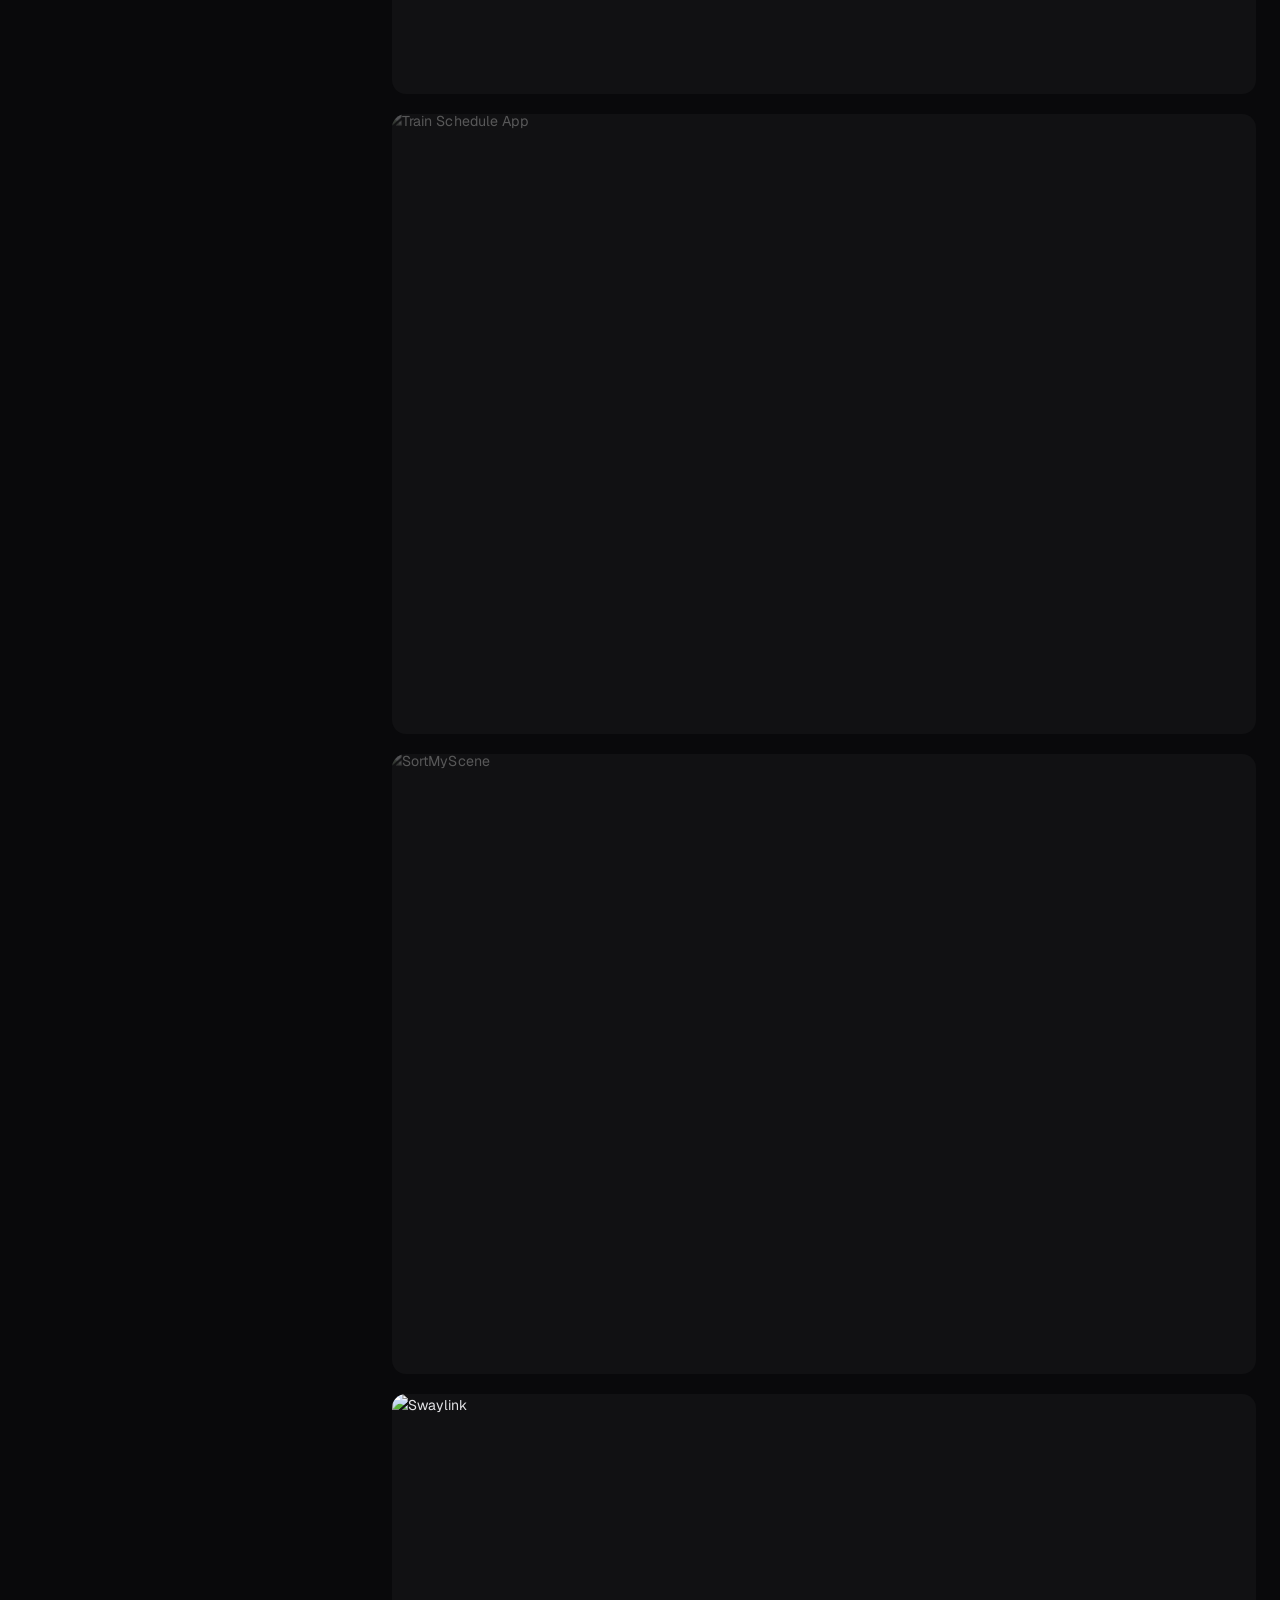
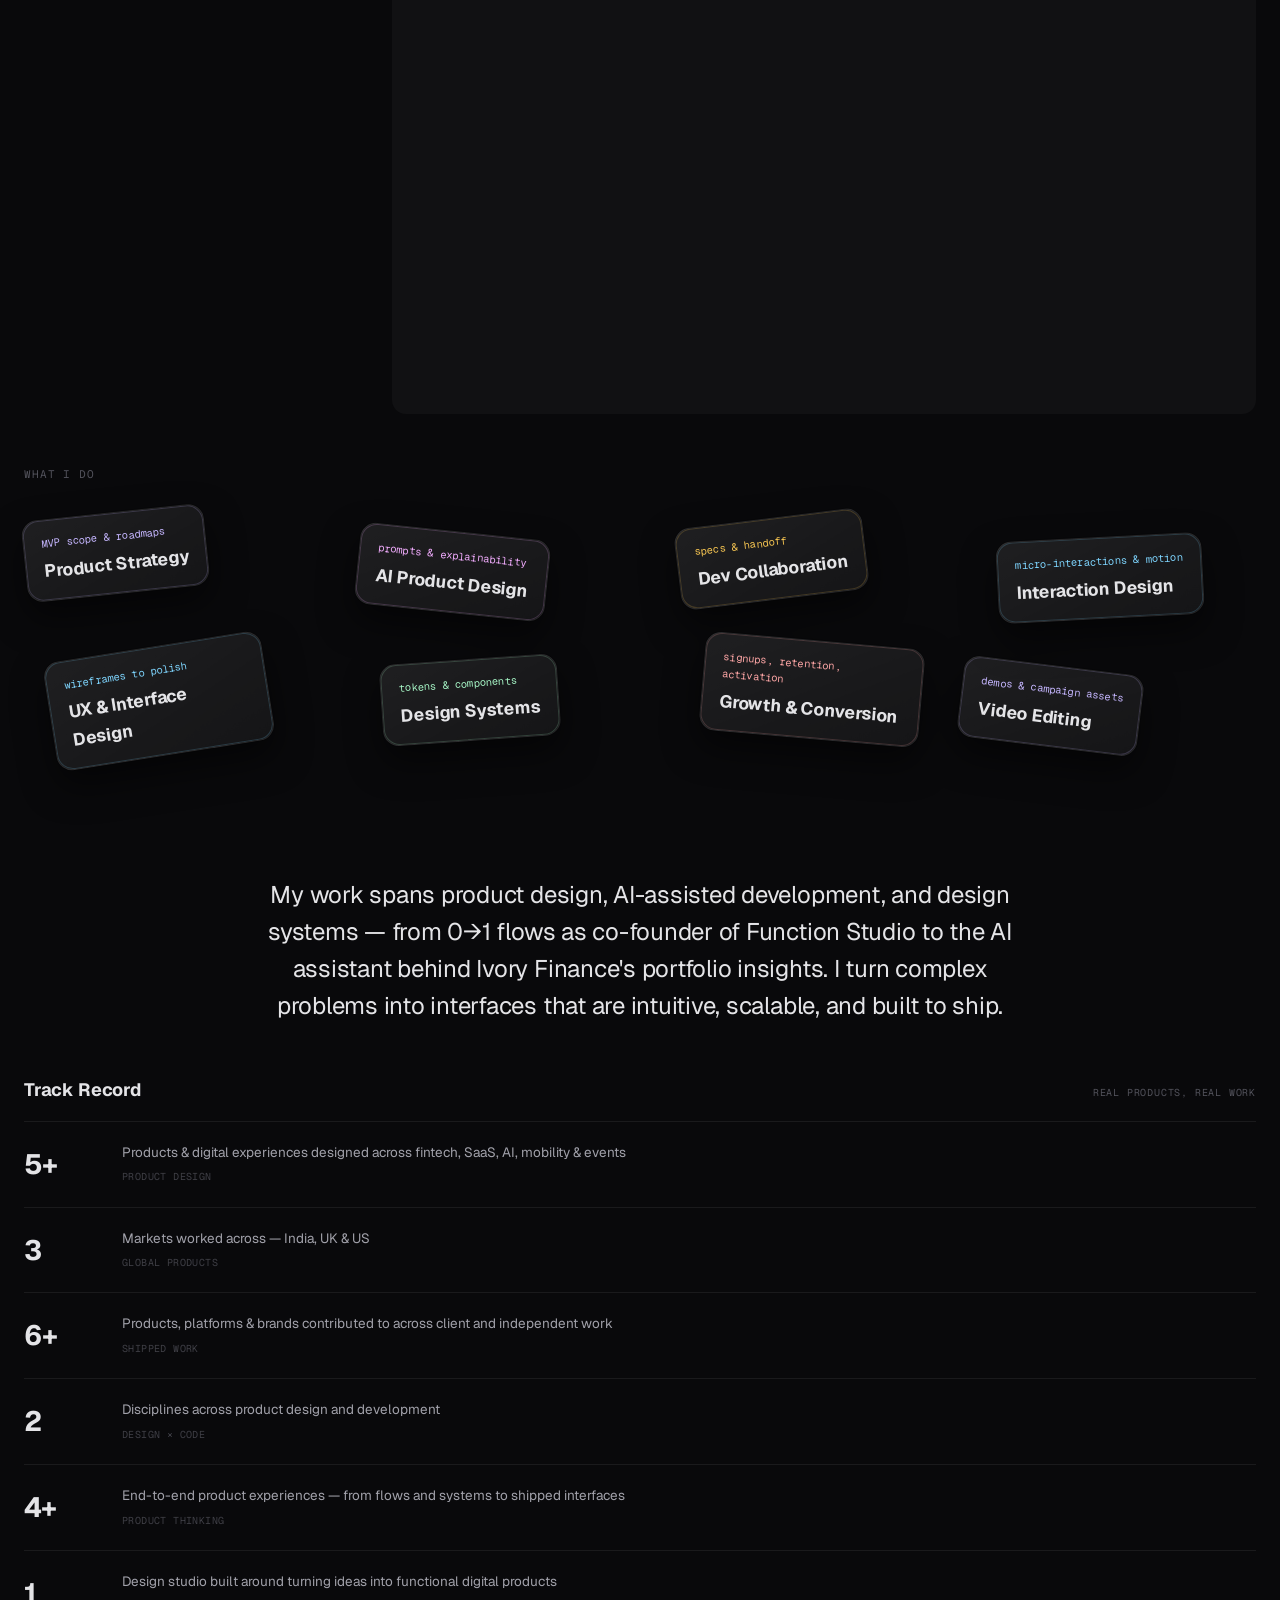
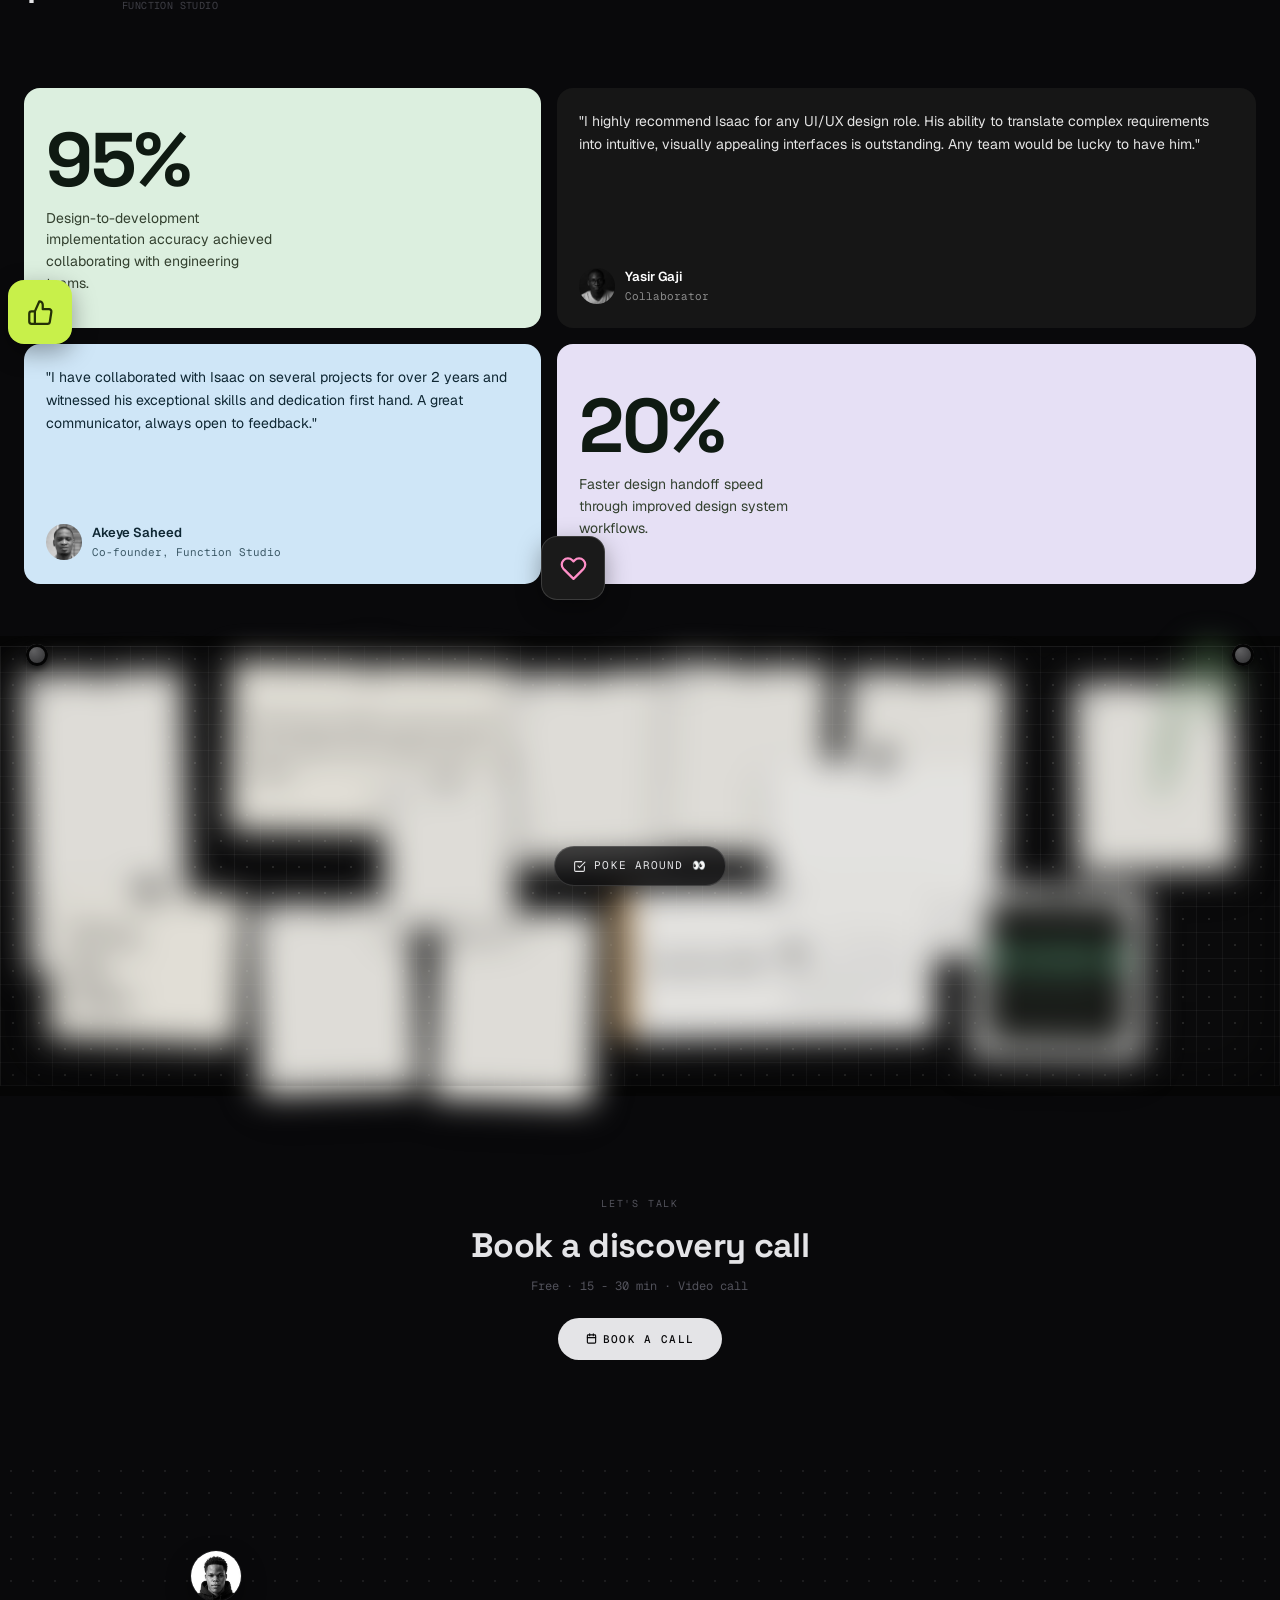
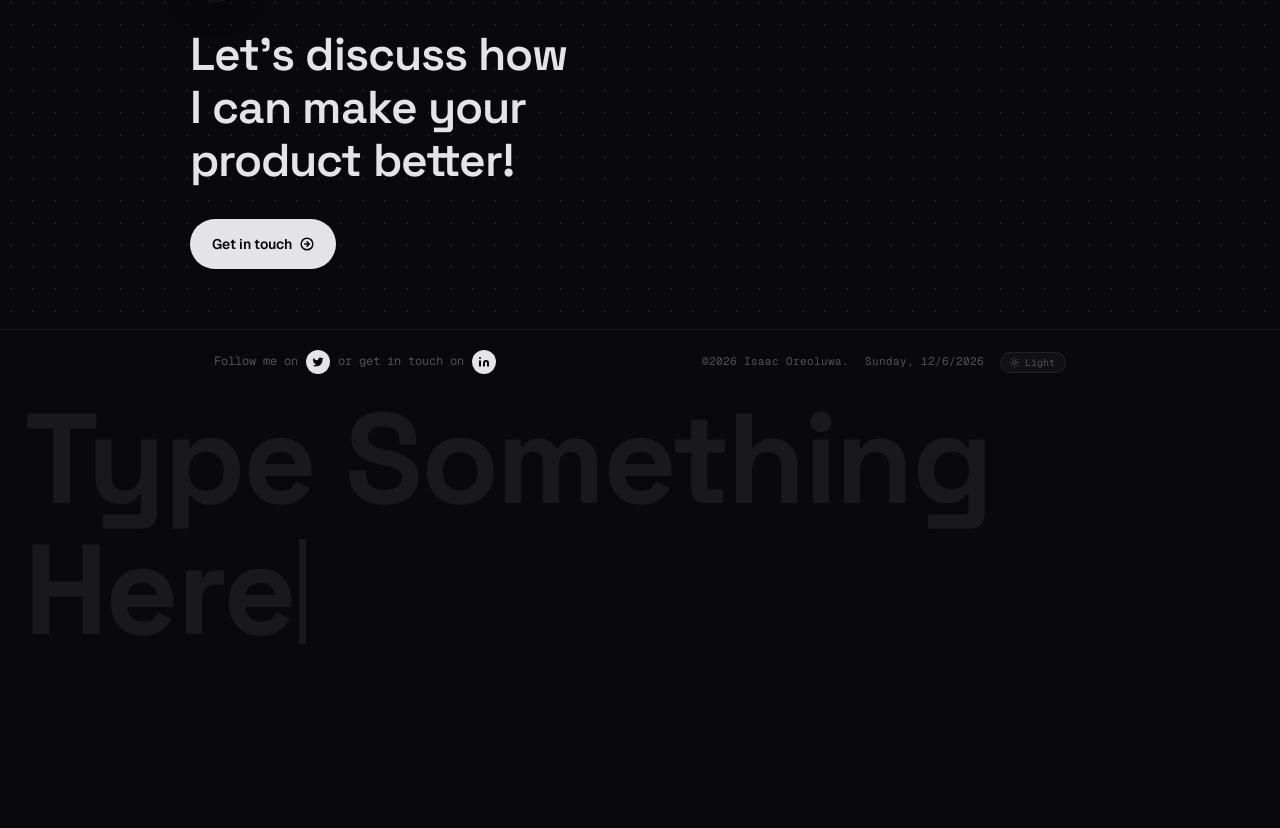
==== commit d506af0f: "Update index.html" ====
--- a/design/index.html
+++ b/design/index.html
@@ -2093,7 +2093,88 @@
         <img src="https://res.cloudinary.com/dmqyultl0/image/upload/f_auto,q_auto:best,w_800/v1785297417/Desktop_-_237_1_rlcqiv.png" alt="Design work" loading="lazy"/>
       </div>
       <div class="slide-card">
-        <img src="https://res.cloudinary.com/dmqyultl0/image/upload/f_auto,q_auto:best,w_800/v1785626148/Frame_1966951718_1_c1yg4d.png" alt="Design work" loading="lazy"/>
+        <img src="https://res.cloudinary.com/dmqyultl0/image/upload/f_auto,q_auto:best,w_800/v1786198090/Desktop_-_405_yf2duw.png" alt="Design work" loading="lazy"/>
+      </div>
+      <div class="slide-card">
+        <img src="https://res.cloudinary.com/dmqyultl0/image/upload/v1788944528/Frame_1984078426_pggipy.png" alt="Design work" loading="lazy"/>
+      </div>
+      <div class="slide-card">
+        <img src="https://res.cloudinary.com/dmqyultl0/image/upload/v1788944529/Frame_1984078427_nfrmyv.png" alt="Design work" loading="lazy"/>
+      </div>
+      <div class="slide-card">
+        <img src="https://res.cloudinary.com/dmqyultl0/image/upload/v1788944530/Frame_1984078424_mn2hir.png" alt="Design work" loading="lazy"/>
+      </div>
+      <div class="slide-card video-slide">
+        <video src="https://res.cloudinary.com/dmqyultl0/video/upload/v1789078305/Desktop-17_ctlmte.mp4" autoplay loop muted playsinline></video>
+      </div>
+      <div class="slide-card video-slide">
+        <video src="https://res.cloudinary.com/dmqyultl0/video/upload/v1789078086/Desktop-10_rzldk3.mp4" autoplay loop muted playsinline></video>
+      </div>
+      <div class="slide-card video-slide">
+        <video src="https://res.cloudinary.com/dmqyultl0/video/upload/v1789077986/Desktop-11_zmivrt.mp4" autoplay loop muted playsinline></video>
+      </div>
+      <div class="slide-card video-slide">
+        <video src="https://res.cloudinary.com/dmqyultl0/video/upload/v1789077984/Instagram-post-82_adqgci.mp4" autoplay loop muted playsinline></video>
+      </div>
+      <div class="slide-card video-slide">
+        <video src="https://res.cloudinary.com/dmqyultl0/video/upload/v1789078781/Desktop-3_1_aelrk4.mp4" autoplay loop muted playsinline></video>
+      </div>
+      <div class="slide-card video-slide">
+        <video src="https://res.cloudinary.com/dmqyultl0/video/upload/v1789080304/Desktop-3_2_q3awbi.mp4" autoplay loop muted playsinline></video>
+      </div>
+      <div class="slide-card">
+        <img src="https://res.cloudinary.com/dmqyultl0/image/upload/f_auto,q_auto:best,w_800/v1785186112/Frame_1000003596_ioqerw.png" alt="Design work" loading="lazy"/>
+      </div>
+      <div class="slide-card">
+        <img src="https://res.cloudinary.com/dmqyultl0/image/upload/f_auto,q_auto:best,w_800/v1785221690/702shots_so_ffk8q4.png" alt="Design work" loading="lazy"/>
+      </div>
+      <div class="slide-card">
+        <img src="https://res.cloudinary.com/dmqyultl0/image/upload/f_auto,q_auto:best,w_800/v1785221691/28shots_so_l6mvjp.png" alt="Design work" loading="lazy"/>
+      </div>
+      <div class="slide-card">
+        <img src="https://res.cloudinary.com/dmqyultl0/image/upload/f_auto,q_auto:best,w_800/v1785221213/Frame_1000003571_rczu1y.png" alt="Design work" loading="lazy"/>
+      </div>
+      <div class="slide-card">
+        <img src="https://res.cloudinary.com/dmqyultl0/image/upload/f_auto,q_auto:best,w_800/v1785186108/Frame_1000003561_azpuoj.png" alt="Design work" loading="lazy"/>
+      </div>
+      <div class="slide-card">
+        <img src="https://res.cloudinary.com/dmqyultl0/image/upload/f_auto,q_auto:best,w_800/v1785186112/Frame_1000003574_lsdgp3.png" alt="Design work" loading="lazy"/>
+      </div>
+      <div class="slide-card">
+        <img src="https://res.cloudinary.com/dmqyultl0/image/upload/f_auto,q_auto:best,w_800/v1785186109/Frame_1000003588_1_a9t8s3.png" alt="Design work" loading="lazy"/>
+      </div>
+      <div class="slide-card">
+        <img src="https://res.cloudinary.com/dmqyultl0/image/upload/f_auto,q_auto:best,w_800/v1785186117/Frame_1000003590_1_gzighw.png" alt="Design work" loading="lazy"/>
+      </div>
+      <div class="slide-card">
+        <img src="https://res.cloudinary.com/dmqyultl0/image/upload/f_auto,q_auto:best,w_800/v1785186116/Frame_1000003591_b3f6af.png" alt="Design work" loading="lazy"/>
+      </div>
+      <div class="slide-card">
+        <img src="https://res.cloudinary.com/dmqyultl0/image/upload/f_auto,q_auto:best,w_800/v1785251639/Frame_1966951709_nbwvr6.png" alt="Design work" loading="lazy"/>
+      </div>
+      <div class="slide-card">
+        <img src="https://res.cloudinary.com/dmqyultl0/image/upload/f_auto,q_auto:best,w_800/v1785251636/Frame_1966951710_qrsfy4.png" alt="Design work" loading="lazy"/>
+      </div>
+      <div class="slide-card">
+        <img src="https://res.cloudinary.com/dmqyultl0/image/upload/f_auto,q_auto:best,w_800/v1785251639/Frame_1966951711_bsytbc.png" alt="Design work" loading="lazy"/>
+      </div>
+      <div class="slide-card">
+        <img src="https://res.cloudinary.com/dmqyultl0/image/upload/f_auto,q_auto:best,w_800/v1785251638/Frame_1966951712_wicpyn.png" alt="Design work" loading="lazy"/>
+      </div>
+      <div class="slide-card">
+        <img src="https://res.cloudinary.com/dmqyultl0/image/upload/f_auto,q_auto:best,w_800/v1785251639/Frame_1966951713_fvhn4n.png" alt="Design work" loading="lazy"/>
+      </div>
+      <div class="slide-card">
+        <img src="https://res.cloudinary.com/dmqyultl0/image/upload/f_auto,q_auto:best,w_800/v1785275543/Frame_1966951715_rbno4v.png" alt="Design work" loading="lazy"/>
+      </div>
+      <div class="slide-card">
+        <img src="https://res.cloudinary.com/dmqyultl0/image/upload/f_auto,q_auto:best,w_800/v1785297419/Desktop_-_237_tzvrm5.png" alt="Design work" loading="lazy"/>
+      </div>
+      <div class="slide-card">
+        <img src="https://res.cloudinary.com/dmqyultl0/image/upload/f_auto,q_auto:best,w_800/v1785298100/Frame_1966951717_a5azg2.png" alt="Design work" loading="lazy"/>
+      </div>
+      <div class="slide-card">
+        <img src="https://res.cloudinary.com/dmqyultl0/image/upload/f_auto,q_auto:best,w_800/v1785297417/Desktop_-_237_1_rlcqiv.png" alt="Design work" loading="lazy"/>
       </div>
       <div class="slide-card">
         <img src="https://res.cloudinary.com/dmqyultl0/image/upload/f_auto,q_auto:best,w_800/v1786198090/Desktop_-_405_yf2duw.png" alt="Design work" loading="lazy"/>
@@ -2122,89 +2203,8 @@
       <div class="slide-card video-slide">
         <video src="https://res.cloudinary.com/dmqyultl0/video/upload/v1789078781/Desktop-3_1_aelrk4.mp4" autoplay loop muted playsinline></video>
       </div>
-      <div class="slide-card">
-        <img src="https://res.cloudinary.com/dmqyultl0/image/upload/f_auto,q_auto:best,w_800/v1785186112/Frame_1000003596_ioqerw.png" alt="Design work" loading="lazy"/>
-      </div>
-      <div class="slide-card">
-        <img src="https://res.cloudinary.com/dmqyultl0/image/upload/f_auto,q_auto:best,w_800/v1785221690/702shots_so_ffk8q4.png" alt="Design work" loading="lazy"/>
-      </div>
-      <div class="slide-card">
-        <img src="https://res.cloudinary.com/dmqyultl0/image/upload/f_auto,q_auto:best,w_800/v1785221691/28shots_so_l6mvjp.png" alt="Design work" loading="lazy"/>
-      </div>
-      <div class="slide-card">
-        <img src="https://res.cloudinary.com/dmqyultl0/image/upload/f_auto,q_auto:best,w_800/v1785221213/Frame_1000003571_rczu1y.png" alt="Design work" loading="lazy"/>
-      </div>
-      <div class="slide-card">
-        <img src="https://res.cloudinary.com/dmqyultl0/image/upload/f_auto,q_auto:best,w_800/v1785186108/Frame_1000003561_azpuoj.png" alt="Design work" loading="lazy"/>
-      </div>
-      <div class="slide-card">
-        <img src="https://res.cloudinary.com/dmqyultl0/image/upload/f_auto,q_auto:best,w_800/v1785186112/Frame_1000003574_lsdgp3.png" alt="Design work" loading="lazy"/>
-      </div>
-      <div class="slide-card">
-        <img src="https://res.cloudinary.com/dmqyultl0/image/upload/f_auto,q_auto:best,w_800/v1785186109/Frame_1000003588_1_a9t8s3.png" alt="Design work" loading="lazy"/>
-      </div>
-      <div class="slide-card">
-        <img src="https://res.cloudinary.com/dmqyultl0/image/upload/f_auto,q_auto:best,w_800/v1785186117/Frame_1000003590_1_gzighw.png" alt="Design work" loading="lazy"/>
-      </div>
-      <div class="slide-card">
-        <img src="https://res.cloudinary.com/dmqyultl0/image/upload/f_auto,q_auto:best,w_800/v1785186116/Frame_1000003591_b3f6af.png" alt="Design work" loading="lazy"/>
-      </div>
-      <div class="slide-card">
-        <img src="https://res.cloudinary.com/dmqyultl0/image/upload/f_auto,q_auto:best,w_800/v1785251639/Frame_1966951709_nbwvr6.png" alt="Design work" loading="lazy"/>
-      </div>
-      <div class="slide-card">
-        <img src="https://res.cloudinary.com/dmqyultl0/image/upload/f_auto,q_auto:best,w_800/v1785251636/Frame_1966951710_qrsfy4.png" alt="Design work" loading="lazy"/>
-      </div>
-      <div class="slide-card">
-        <img src="https://res.cloudinary.com/dmqyultl0/image/upload/f_auto,q_auto:best,w_800/v1785251639/Frame_1966951711_bsytbc.png" alt="Design work" loading="lazy"/>
-      </div>
-      <div class="slide-card">
-        <img src="https://res.cloudinary.com/dmqyultl0/image/upload/f_auto,q_auto:best,w_800/v1785251638/Frame_1966951712_wicpyn.png" alt="Design work" loading="lazy"/>
-      </div>
-      <div class="slide-card">
-        <img src="https://res.cloudinary.com/dmqyultl0/image/upload/f_auto,q_auto:best,w_800/v1785251639/Frame_1966951713_fvhn4n.png" alt="Design work" loading="lazy"/>
-      </div>
-      <div class="slide-card">
-        <img src="https://res.cloudinary.com/dmqyultl0/image/upload/f_auto,q_auto:best,w_800/v1785275543/Frame_1966951715_rbno4v.png" alt="Design work" loading="lazy"/>
-      </div>
-      <div class="slide-card">
-        <img src="https://res.cloudinary.com/dmqyultl0/image/upload/f_auto,q_auto:best,w_800/v1785297419/Desktop_-_237_tzvrm5.png" alt="Design work" loading="lazy"/>
-      </div>
-      <div class="slide-card">
-        <img src="https://res.cloudinary.com/dmqyultl0/image/upload/f_auto,q_auto:best,w_800/v1785298100/Frame_1966951717_a5azg2.png" alt="Design work" loading="lazy"/>
-      </div>
-      <div class="slide-card">
-        <img src="https://res.cloudinary.com/dmqyultl0/image/upload/f_auto,q_auto:best,w_800/v1785297417/Desktop_-_237_1_rlcqiv.png" alt="Design work" loading="lazy"/>
-      </div>
-      <div class="slide-card">
-        <img src="https://res.cloudinary.com/dmqyultl0/image/upload/f_auto,q_auto:best,w_800/v1785626148/Frame_1966951718_1_c1yg4d.png" alt="Design work" loading="lazy"/>
-      </div>
-      <div class="slide-card">
-        <img src="https://res.cloudinary.com/dmqyultl0/image/upload/f_auto,q_auto:best,w_800/v1786198090/Desktop_-_405_yf2duw.png" alt="Design work" loading="lazy"/>
-      </div>
-      <div class="slide-card">
-        <img src="https://res.cloudinary.com/dmqyultl0/image/upload/v1788944528/Frame_1984078426_pggipy.png" alt="Design work" loading="lazy"/>
-      </div>
-      <div class="slide-card">
-        <img src="https://res.cloudinary.com/dmqyultl0/image/upload/v1788944529/Frame_1984078427_nfrmyv.png" alt="Design work" loading="lazy"/>
-      </div>
-      <div class="slide-card">
-        <img src="https://res.cloudinary.com/dmqyultl0/image/upload/v1788944530/Frame_1984078424_mn2hir.png" alt="Design work" loading="lazy"/>
-      </div>
       <div class="slide-card video-slide">
-        <video src="https://res.cloudinary.com/dmqyultl0/video/upload/v1789078305/Desktop-17_ctlmte.mp4" autoplay loop muted playsinline></video>
-      </div>
-      <div class="slide-card video-slide">
-        <video src="https://res.cloudinary.com/dmqyultl0/video/upload/v1789078086/Desktop-10_rzldk3.mp4" autoplay loop muted playsinline></video>
-      </div>
-      <div class="slide-card video-slide">
-        <video src="https://res.cloudinary.com/dmqyultl0/video/upload/v1789077986/Desktop-11_zmivrt.mp4" autoplay loop muted playsinline></video>
-      </div>
-      <div class="slide-card video-slide">
-        <video src="https://res.cloudinary.com/dmqyultl0/video/upload/v1789077984/Instagram-post-82_adqgci.mp4" autoplay loop muted playsinline></video>
-      </div>
-      <div class="slide-card video-slide">
-        <video src="https://res.cloudinary.com/dmqyultl0/video/upload/v1789078781/Desktop-3_1_aelrk4.mp4" autoplay loop muted playsinline></video>
+        <video src="https://res.cloudinary.com/dmqyultl0/video/upload/v1789080304/Desktop-3_2_q3awbi.mp4" autoplay loop muted playsinline></video>
       </div>
     </div></div>
 
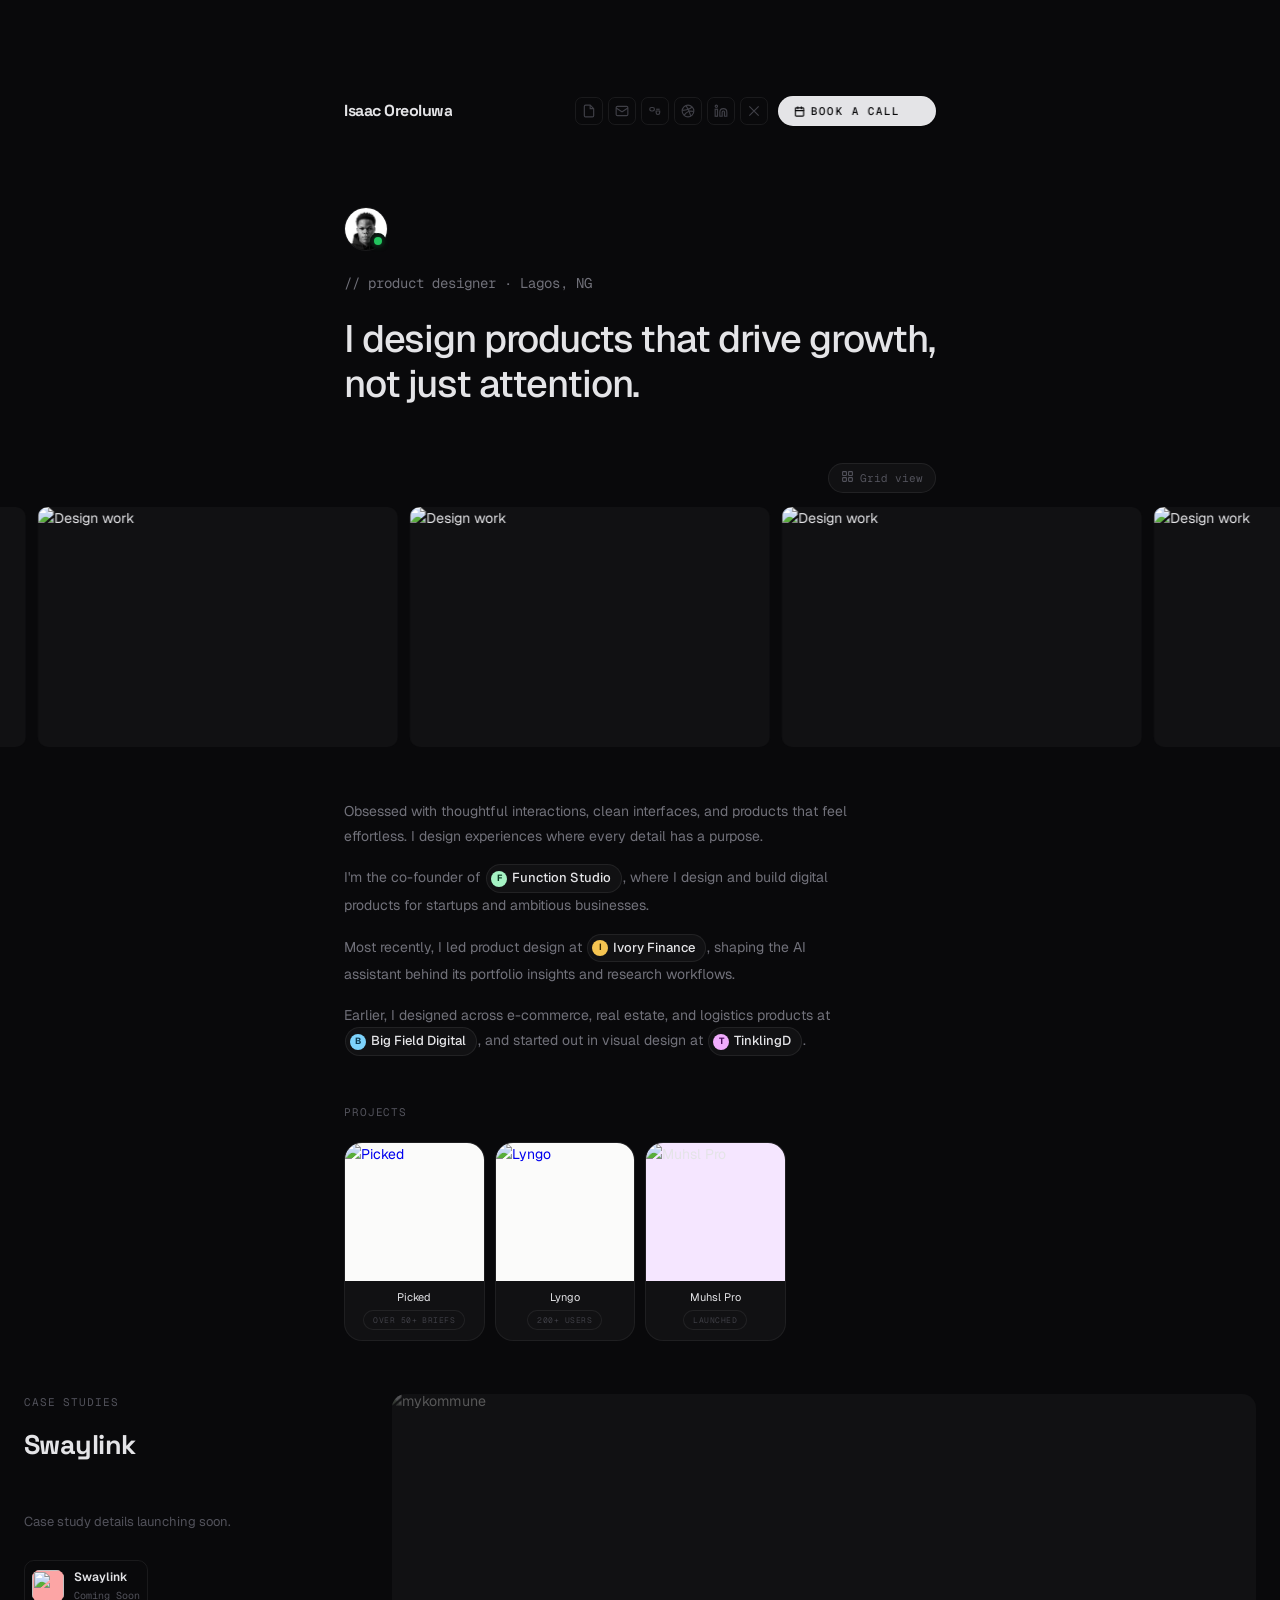
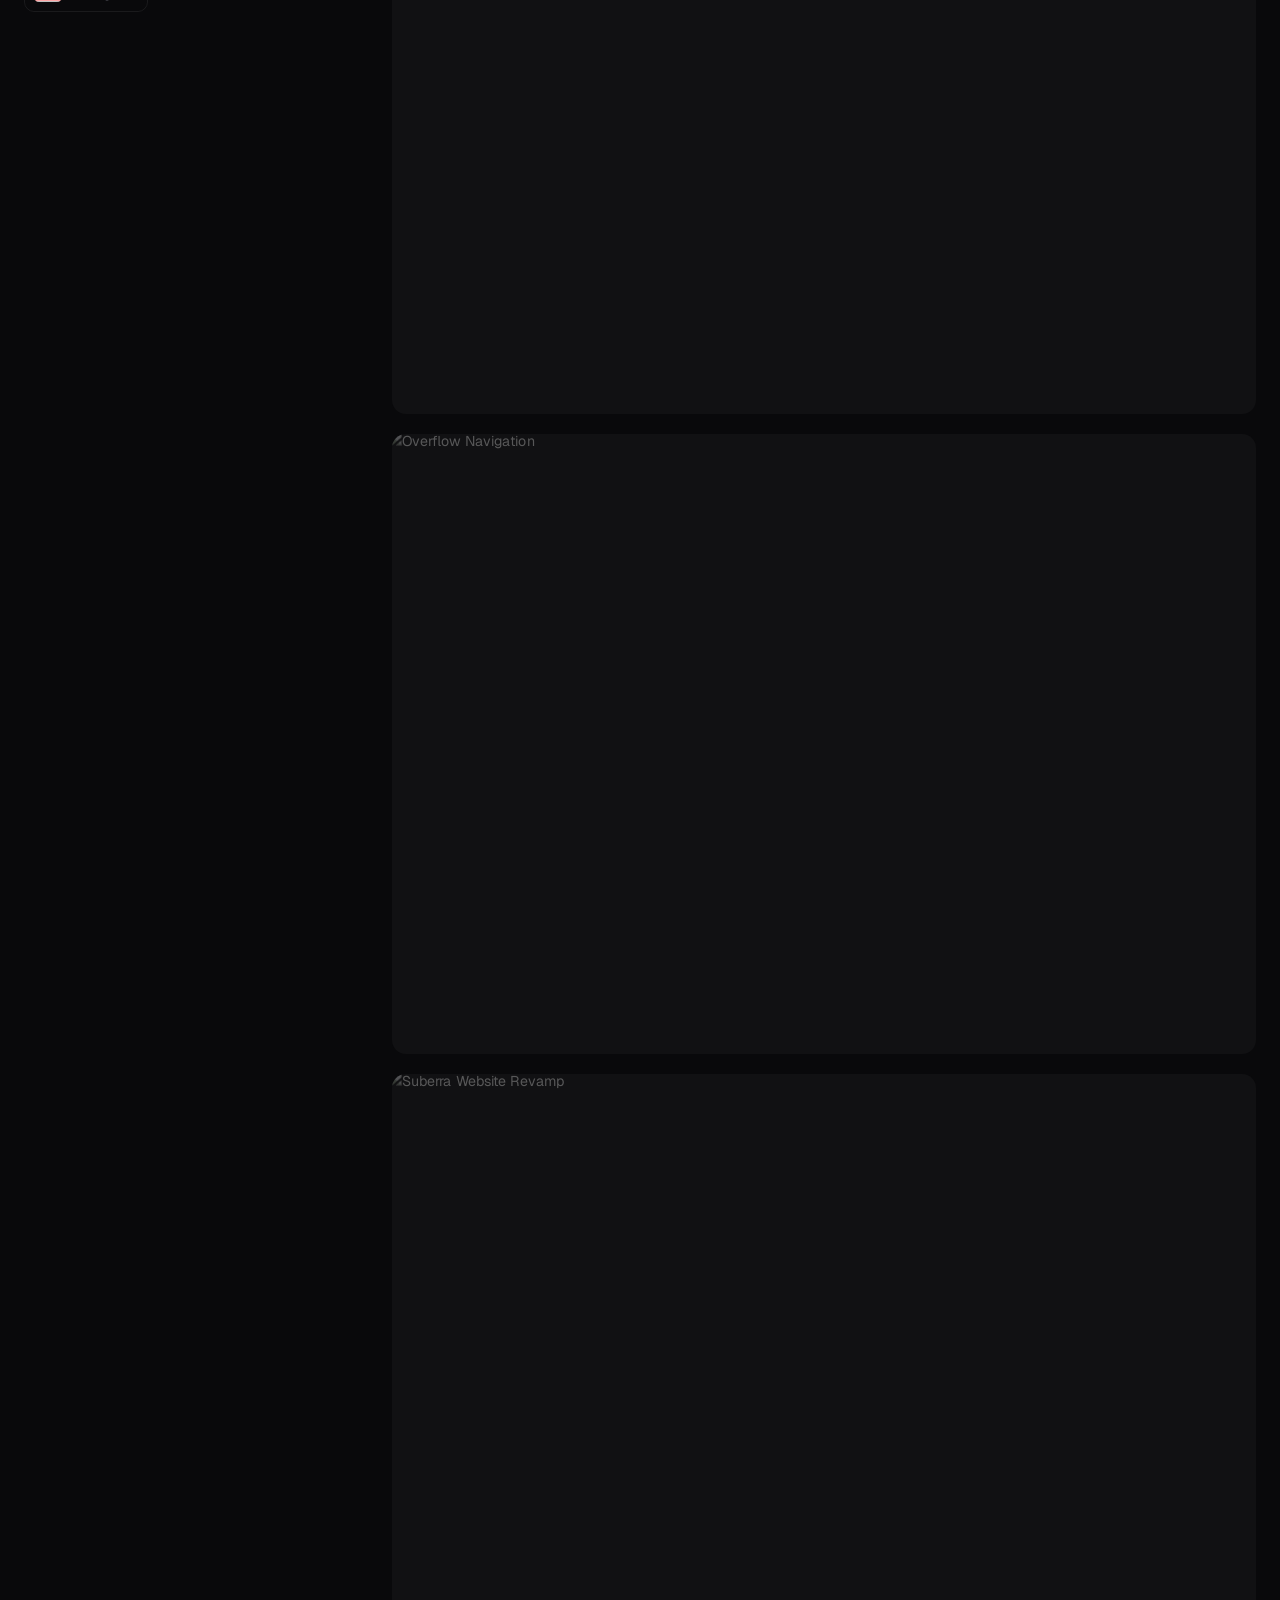
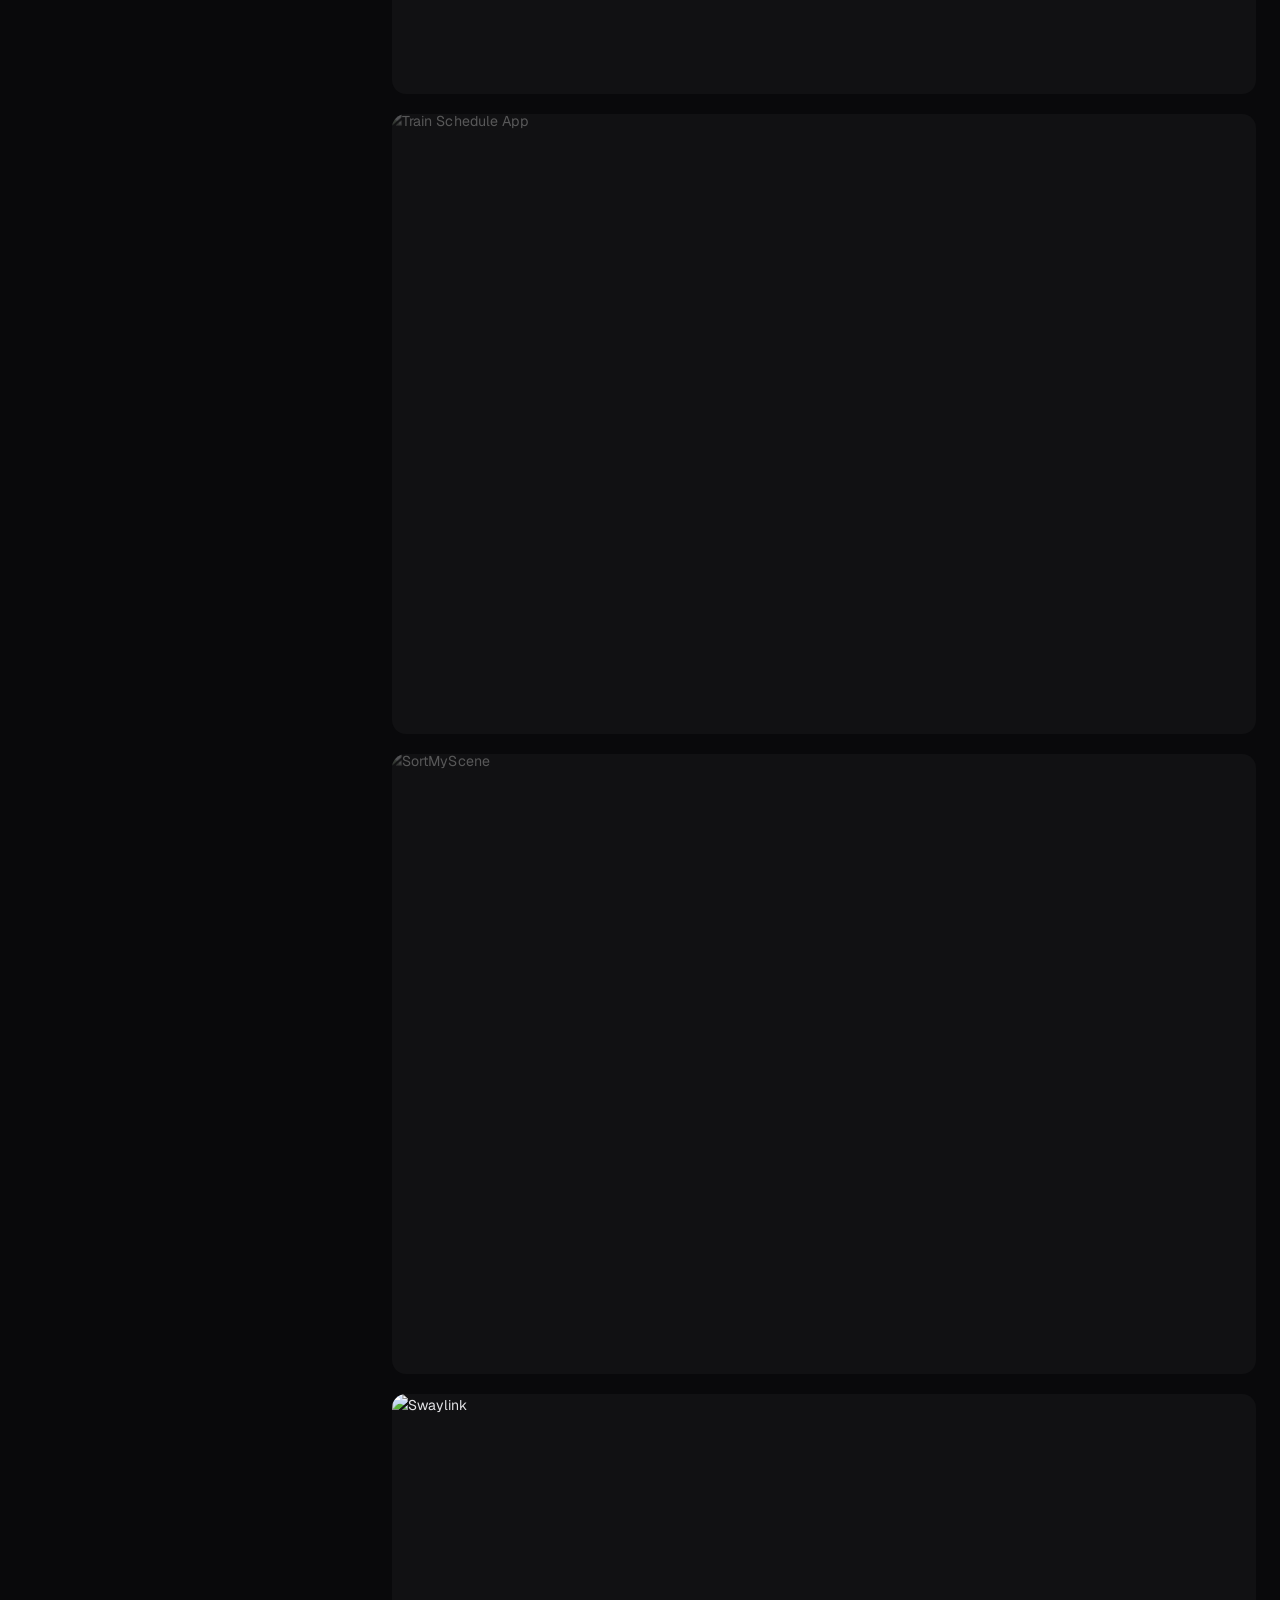
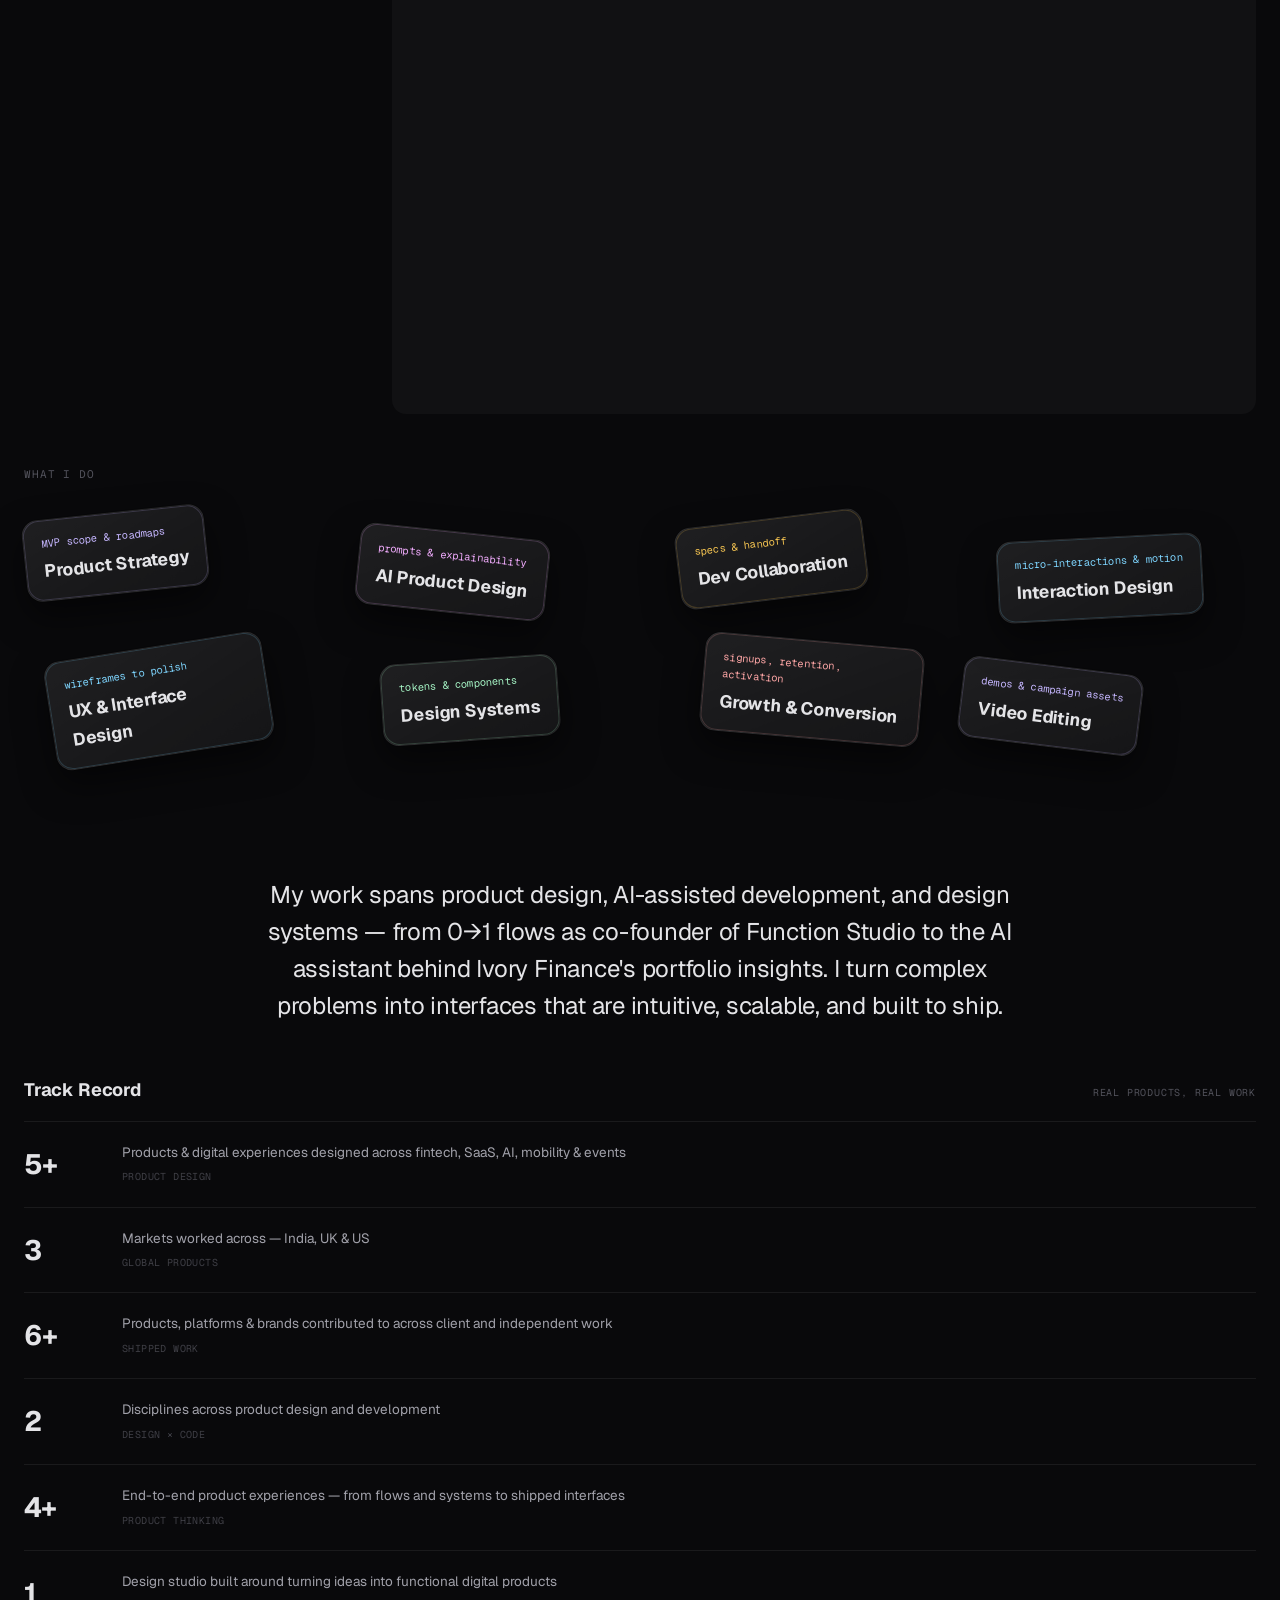
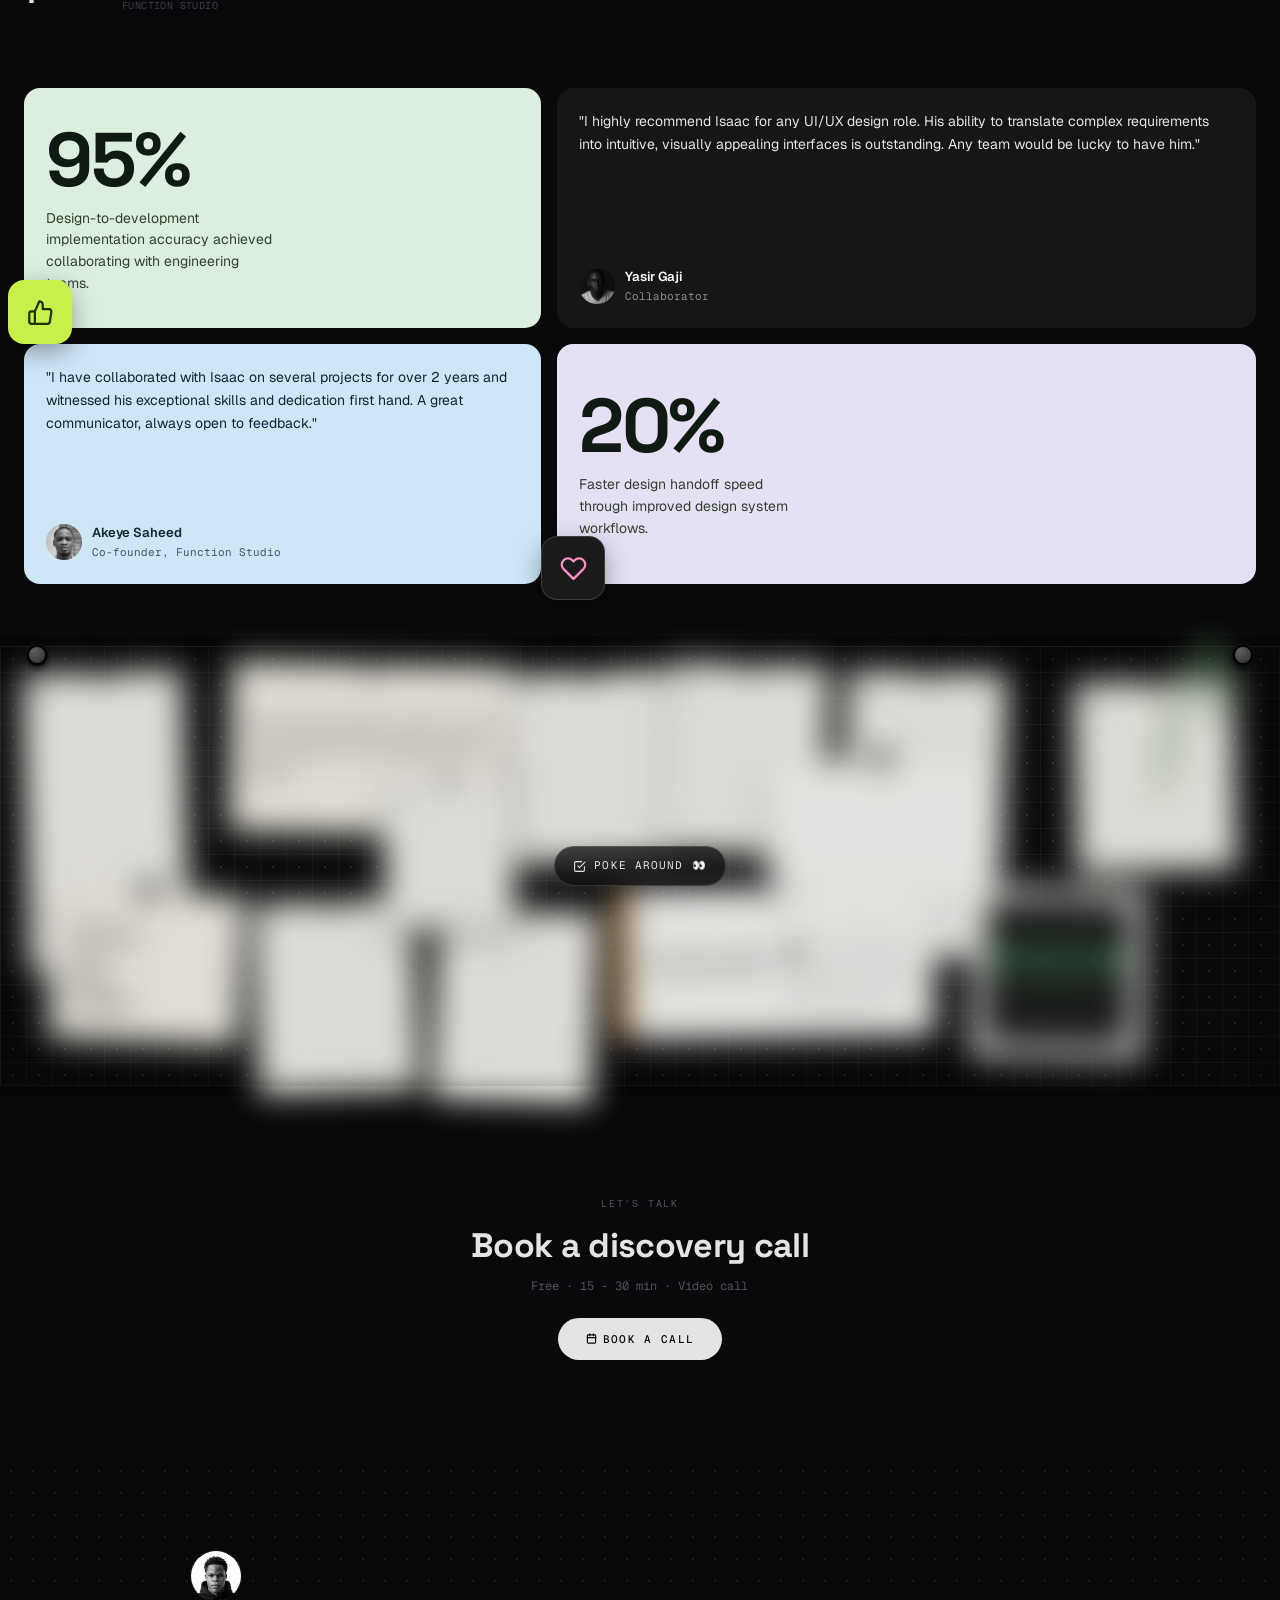
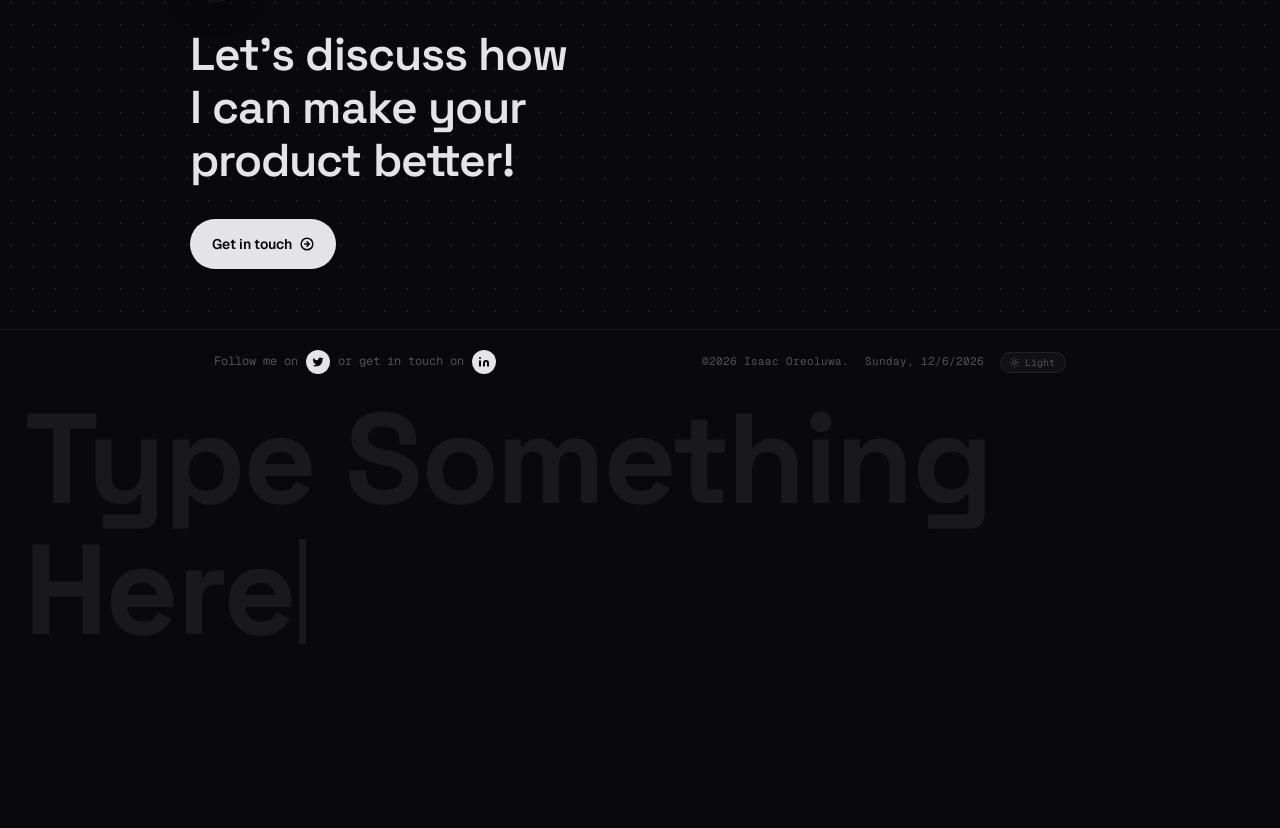
==== commit 3facb5a7: "Update index.html" ====
--- a/design/index.html
+++ b/design/index.html
@@ -2105,22 +2105,22 @@
         <img src="https://res.cloudinary.com/dmqyultl0/image/upload/v1788944530/Frame_1984078424_mn2hir.png" alt="Design work" loading="lazy"/>
       </div>
       <div class="slide-card video-slide">
-        <video src="https://res.cloudinary.com/dmqyultl0/video/upload/v1789078305/Desktop-17_ctlmte.mp4" autoplay loop muted playsinline></video>
+        <video src="https://res.cloudinary.com/dmqyultl0/video/upload/v1789078305/Desktop-17_ctlmte.mp4" muted playsinline preload="none"></video>
       </div>
       <div class="slide-card video-slide">
-        <video src="https://res.cloudinary.com/dmqyultl0/video/upload/v1789078086/Desktop-10_rzldk3.mp4" autoplay loop muted playsinline></video>
+        <video src="https://res.cloudinary.com/dmqyultl0/video/upload/v1789078086/Desktop-10_rzldk3.mp4" muted playsinline preload="none"></video>
       </div>
       <div class="slide-card video-slide">
-        <video src="https://res.cloudinary.com/dmqyultl0/video/upload/v1789077986/Desktop-11_zmivrt.mp4" autoplay loop muted playsinline></video>
+        <video src="https://res.cloudinary.com/dmqyultl0/video/upload/v1789077986/Desktop-11_zmivrt.mp4" muted playsinline preload="none"></video>
       </div>
       <div class="slide-card video-slide">
-        <video src="https://res.cloudinary.com/dmqyultl0/video/upload/v1789077984/Instagram-post-82_adqgci.mp4" autoplay loop muted playsinline></video>
+        <video src="https://res.cloudinary.com/dmqyultl0/video/upload/v1789077984/Instagram-post-82_adqgci.mp4" muted playsinline preload="none"></video>
       </div>
       <div class="slide-card video-slide">
-        <video src="https://res.cloudinary.com/dmqyultl0/video/upload/v1789078781/Desktop-3_1_aelrk4.mp4" autoplay loop muted playsinline></video>
+        <video src="https://res.cloudinary.com/dmqyultl0/video/upload/v1789078781/Desktop-3_1_aelrk4.mp4" muted playsinline preload="none"></video>
       </div>
       <div class="slide-card video-slide">
-        <video src="https://res.cloudinary.com/dmqyultl0/video/upload/v1789080304/Desktop-3_2_q3awbi.mp4" autoplay loop muted playsinline></video>
+        <video src="https://res.cloudinary.com/dmqyultl0/video/upload/v1789080304/Desktop-3_2_q3awbi.mp4" muted playsinline preload="none"></video>
       </div>
       <div class="slide-card">
         <img src="https://res.cloudinary.com/dmqyultl0/image/upload/f_auto,q_auto:best,w_800/v1785186112/Frame_1000003596_ioqerw.png" alt="Design work" loading="lazy"/>
@@ -2189,22 +2189,22 @@
         <img src="https://res.cloudinary.com/dmqyultl0/image/upload/v1788944530/Frame_1984078424_mn2hir.png" alt="Design work" loading="lazy"/>
       </div>
       <div class="slide-card video-slide">
-        <video src="https://res.cloudinary.com/dmqyultl0/video/upload/v1789078305/Desktop-17_ctlmte.mp4" autoplay loop muted playsinline></video>
+        <video src="https://res.cloudinary.com/dmqyultl0/video/upload/v1789078305/Desktop-17_ctlmte.mp4" muted playsinline preload="none"></video>
       </div>
       <div class="slide-card video-slide">
-        <video src="https://res.cloudinary.com/dmqyultl0/video/upload/v1789078086/Desktop-10_rzldk3.mp4" autoplay loop muted playsinline></video>
+        <video src="https://res.cloudinary.com/dmqyultl0/video/upload/v1789078086/Desktop-10_rzldk3.mp4" muted playsinline preload="none"></video>
       </div>
       <div class="slide-card video-slide">
-        <video src="https://res.cloudinary.com/dmqyultl0/video/upload/v1789077986/Desktop-11_zmivrt.mp4" autoplay loop muted playsinline></video>
+        <video src="https://res.cloudinary.com/dmqyultl0/video/upload/v1789077986/Desktop-11_zmivrt.mp4" muted playsinline preload="none"></video>
       </div>
       <div class="slide-card video-slide">
-        <video src="https://res.cloudinary.com/dmqyultl0/video/upload/v1789077984/Instagram-post-82_adqgci.mp4" autoplay loop muted playsinline></video>
+        <video src="https://res.cloudinary.com/dmqyultl0/video/upload/v1789077984/Instagram-post-82_adqgci.mp4" muted playsinline preload="none"></video>
       </div>
       <div class="slide-card video-slide">
-        <video src="https://res.cloudinary.com/dmqyultl0/video/upload/v1789078781/Desktop-3_1_aelrk4.mp4" autoplay loop muted playsinline></video>
+        <video src="https://res.cloudinary.com/dmqyultl0/video/upload/v1789078781/Desktop-3_1_aelrk4.mp4" muted playsinline preload="none"></video>
       </div>
       <div class="slide-card video-slide">
-        <video src="https://res.cloudinary.com/dmqyultl0/video/upload/v1789080304/Desktop-3_2_q3awbi.mp4" autoplay loop muted playsinline></video>
+        <video src="https://res.cloudinary.com/dmqyultl0/video/upload/v1789080304/Desktop-3_2_q3awbi.mp4" muted playsinline preload="none"></video>
       </div>
     </div></div>
 
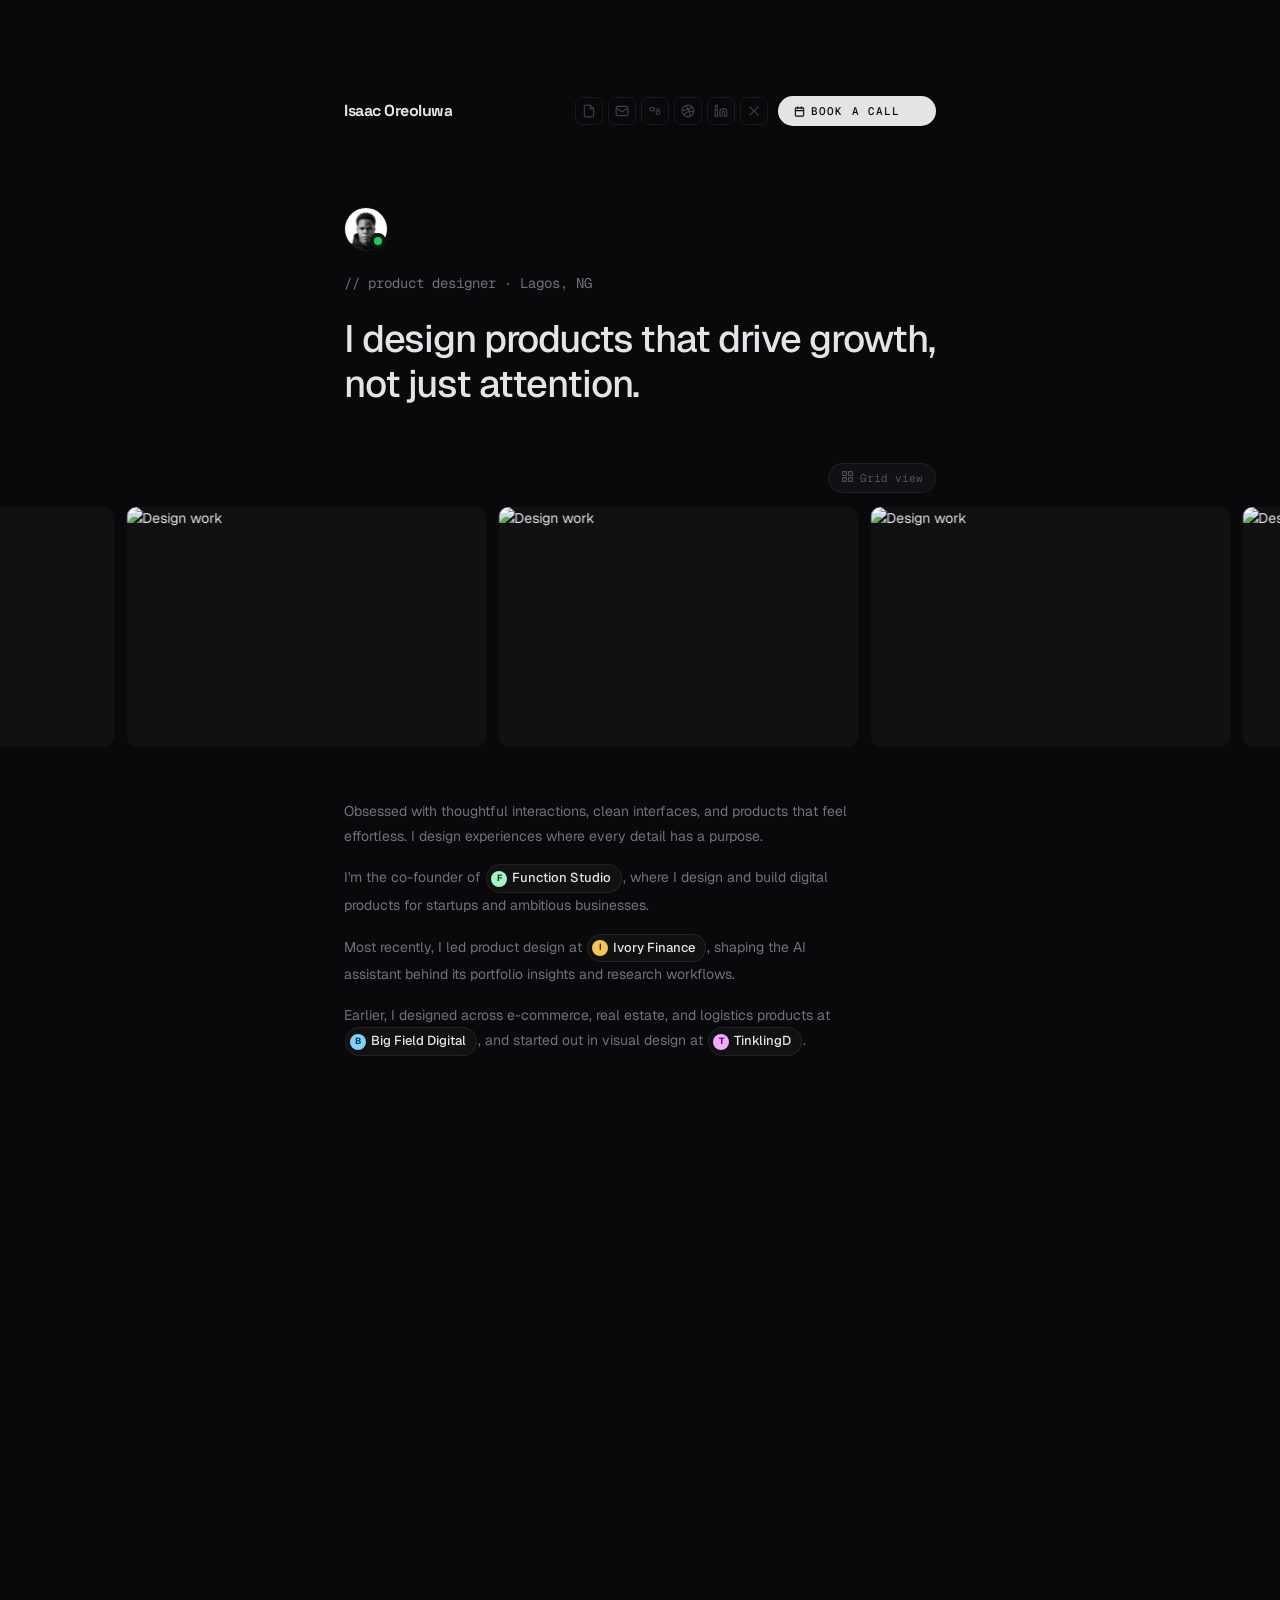
==== commit 32ddfc68: "Update index.html" ====
--- a/design/index.html
+++ b/design/index.html
@@ -2096,13 +2096,13 @@
         <img src="https://res.cloudinary.com/dmqyultl0/image/upload/f_auto,q_auto:best,w_800/v1786198090/Desktop_-_405_yf2duw.png" alt="Design work" loading="lazy"/>
       </div>
       <div class="slide-card">
-        <img src="https://res.cloudinary.com/dmqyultl0/image/upload/v1788944528/Frame_1984078426_pggipy.png" alt="Design work" loading="lazy"/>
+        <img src="https://res.cloudinary.com/dmqyultl0/image/upload/f_auto,q_auto:best,w_800/v1788944528/Frame_1984078426_pggipy.png" alt="Design work" loading="lazy"/>
       </div>
       <div class="slide-card">
-        <img src="https://res.cloudinary.com/dmqyultl0/image/upload/v1788944529/Frame_1984078427_nfrmyv.png" alt="Design work" loading="lazy"/>
+        <img src="https://res.cloudinary.com/dmqyultl0/image/upload/f_auto,q_auto:best,w_800/v1788944529/Frame_1984078427_nfrmyv.png" alt="Design work" loading="lazy"/>
       </div>
       <div class="slide-card">
-        <img src="https://res.cloudinary.com/dmqyultl0/image/upload/v1788944530/Frame_1984078424_mn2hir.png" alt="Design work" loading="lazy"/>
+        <img src="https://res.cloudinary.com/dmqyultl0/image/upload/f_auto,q_auto:best,w_800/v1788944530/Frame_1984078424_mn2hir.png" alt="Design work" loading="lazy"/>
       </div>
       <div class="slide-card video-slide">
         <video src="https://res.cloudinary.com/dmqyultl0/video/upload/v1789078305/Desktop-17_ctlmte.mp4" muted playsinline preload="none"></video>
@@ -2180,13 +2180,13 @@
         <img src="https://res.cloudinary.com/dmqyultl0/image/upload/f_auto,q_auto:best,w_800/v1786198090/Desktop_-_405_yf2duw.png" alt="Design work" loading="lazy"/>
       </div>
       <div class="slide-card">
-        <img src="https://res.cloudinary.com/dmqyultl0/image/upload/v1788944528/Frame_1984078426_pggipy.png" alt="Design work" loading="lazy"/>
+        <img src="https://res.cloudinary.com/dmqyultl0/image/upload/f_auto,q_auto:best,w_800/v1788944528/Frame_1984078426_pggipy.png" alt="Design work" loading="lazy"/>
       </div>
       <div class="slide-card">
-        <img src="https://res.cloudinary.com/dmqyultl0/image/upload/v1788944529/Frame_1984078427_nfrmyv.png" alt="Design work" loading="lazy"/>
+        <img src="https://res.cloudinary.com/dmqyultl0/image/upload/f_auto,q_auto:best,w_800/v1788944529/Frame_1984078427_nfrmyv.png" alt="Design work" loading="lazy"/>
       </div>
       <div class="slide-card">
-        <img src="https://res.cloudinary.com/dmqyultl0/image/upload/v1788944530/Frame_1984078424_mn2hir.png" alt="Design work" loading="lazy"/>
+        <img src="https://res.cloudinary.com/dmqyultl0/image/upload/f_auto,q_auto:best,w_800/v1788944530/Frame_1984078424_mn2hir.png" alt="Design work" loading="lazy"/>
       </div>
       <div class="slide-card video-slide">
         <video src="https://res.cloudinary.com/dmqyultl0/video/upload/v1789078305/Desktop-17_ctlmte.mp4" muted playsinline preload="none"></video>
@@ -2223,7 +2223,7 @@
 
       <a class="proj-card" href="https://www.picked.uno/" target="_blank">
         <div class="proj-icon" style="background:#fbfbfa;">
-          <img src="https://res.cloudinary.com/dmqyultl0/image/upload/v1787511199/Untitled_design_wlkc2y.gif" alt="Picked" style="width:100%;height:100%;object-fit:cover;display:block;position:relative;z-index:1;"/>
+          <img src="https://res.cloudinary.com/dmqyultl0/image/upload/f_auto,q_auto:best,w_400/v1787511199/Untitled_design_wlkc2y.gif" alt="Picked" style="width:100%;height:100%;object-fit:cover;display:block;position:relative;z-index:1;" loading="lazy"/>
         </div>
         <div class="proj-footer">
           <span class="proj-name">Picked</span>
@@ -2233,7 +2233,7 @@
 
       <a class="proj-card" href="https://www.lyngo.live/about" target="_blank">
         <div class="proj-icon" style="background:#fbfbfa;">
-          <img src="https://res.cloudinary.com/dmqyultl0/image/upload/v1785239208/Untitled_design_5_fw7wli.gif" alt="Lyngo" style="width:100%;height:100%;object-fit:cover;display:block;position:relative;z-index:1;"/>
+          <img src="https://res.cloudinary.com/dmqyultl0/image/upload/f_auto,q_auto:best,w_400/v1785239208/Untitled_design_5_fw7wli.gif" alt="Lyngo" style="width:100%;height:100%;object-fit:cover;display:block;position:relative;z-index:1;" loading="lazy"/>
         </div>
         <div class="proj-footer">
           <span class="proj-name">Lyngo</span>
@@ -2243,7 +2243,7 @@
 
       <div class="proj-card disabled">
         <div class="proj-icon" style="background:#f5e6ff;">
-          <img src="https://res.cloudinary.com/dmqyultl0/image/upload/v1786264871/Frame_1966951704_4_xdov77.png" alt="Muhsl Pro" style="width:100%;height:100%;object-fit:cover;object-position:center;display:block;position:relative;z-index:1;"/>
+          <img src="https://res.cloudinary.com/dmqyultl0/image/upload/f_auto,q_auto:best,w_400/v1786264871/Frame_1966951704_4_xdov77.png" alt="Muhsl Pro" style="width:100%;height:100%;object-fit:cover;object-position:center;display:block;position:relative;z-index:1;" loading="lazy"/>
         </div>
         <div class="proj-footer">
           <span class="proj-name">Muhsl Pro</span>
@@ -2261,7 +2261,7 @@
         <h2 class="cs-title cs-fade cs-in" id="csTitle">Simplifying Community Engagement and Event Discovery</h2>
         <p class="cs-desc cs-fade cs-in" id="csDesc">A community-first platform that makes it easier for people to discover local events, connect with their people, and engage beyond the algorithm.</p>
         <a class="cs-chip cs-fade cs-in" id="csChip" href="/design/casestudy/mykommune/">
-          <span class="cs-chip-icon" id="csChipIcon" style="background:#a5f3c4;"><img src="https://res.cloudinary.com/dmqyultl0/image/upload/v1786105252/Desktop_-_34_4_n6grks.png" alt=""/></span>
+          <span class="cs-chip-icon" id="csChipIcon" style="background:#a5f3c4;"><img src="https://res.cloudinary.com/dmqyultl0/image/upload/f_auto,q_auto:best,w_900/v1786105252/Desktop_-_34_4_n6grks.png" alt="" loading="lazy"/></span>
           <span class="cs-chip-text">
             <span class="cs-chip-name" id="csChipName">mykommune</span>
             <span class="cs-chip-meta" id="csChipMeta">Product &middot; Community</span>
@@ -2270,8 +2270,8 @@
       </div>
 
       <div class="cs-panels">
-        <div class="cs-panel is-active" data-title="Simplifying Community Engagement and Event Discovery" data-desc="A community-first platform that makes it easier for people to discover local events, connect with their people, and engage beyond the algorithm." data-chip-name="mykommune" data-chip-meta="Product &middot; Community" data-chip-letter="M" data-chip-color="#a5f3c4" data-href="/design/casestudy/mykommune/" data-cursor-img="https://res.cloudinary.com/dmqyultl0/image/upload/v1786105252/Desktop_-_34_4_n6grks.png" data-focus-img="https://res.cloudinary.com/dmqyultl0/image/upload/v1786605156/Desktop_-_78_bzc8it.png">
-          <img class="cs-panel-media" src="https://res.cloudinary.com/dmqyultl0/image/upload/v1786033030/Untitled_design_4_ytsiig.gif" alt="mykommune"/>
+        <div class="cs-panel is-active" data-title="Simplifying Community Engagement and Event Discovery" data-desc="A community-first platform that makes it easier for people to discover local events, connect with their people, and engage beyond the algorithm." data-chip-name="mykommune" data-chip-meta="Product &middot; Community" data-chip-letter="M" data-chip-color="#a5f3c4" data-href="/design/casestudy/mykommune/" data-cursor-img="https://res.cloudinary.com/dmqyultl0/image/upload/f_auto,q_auto:best,w_900/v1786105252/Desktop_-_34_4_n6grks.png" data-focus-img="https://res.cloudinary.com/dmqyultl0/image/upload/f_auto,q_auto:best,w_900/v1786605156/Desktop_-_78_bzc8it.png">
+          <img class="cs-panel-media" src="https://res.cloudinary.com/dmqyultl0/image/upload/f_auto,q_auto:best,w_2000/v1786033030/Untitled_design_4_ytsiig.gif" alt="mykommune" loading="lazy"/>
           <a class="cs-panel-link" href="/design/casestudy/mykommune/" aria-label="mykommune"></a>
           <div class="cs-panel-caption">
             <h3 class="cs-title">Simplifying Community Engagement and Event Discovery</h3>
@@ -2279,8 +2279,8 @@
           </div>
         </div>
 
-        <div class="cs-panel" data-title="Optimizing Navigation with Side Navs" data-desc="A navigation redesign focused on improving wayfinding, reducing friction, and helping users move through the product more efficiently. The solution introduces a scalable side navigation system that creates a clearer, more organized user experience." data-chip-name="Overflow" data-chip-meta="UX &middot; Navigation" data-chip-letter="O" data-chip-color="#7dd3fc" data-href="https://www.behance.net/gallery/218336225/Optimizing-Navigation-with-Side-Navs" data-target="_blank" data-cursor-img="https://res.cloudinary.com/dmqyultl0/image/upload/v1786104737/Desktop_-_34_1_lwweca.png" data-focus-img="https://res.cloudinary.com/dmqyultl0/image/upload/f_auto,q_auto,w_900/v1785232722/Desktop_-_15_2_uhhkxg.png">
-          <img class="cs-panel-media" src="https://res.cloudinary.com/dmqyultl0/image/upload/v1786079682/Untitled_design_5_akfrnd.gif" alt="Overflow Navigation"/>
+        <div class="cs-panel" data-title="Optimizing Navigation with Side Navs" data-desc="A navigation redesign focused on improving wayfinding, reducing friction, and helping users move through the product more efficiently. The solution introduces a scalable side navigation system that creates a clearer, more organized user experience." data-chip-name="Overflow" data-chip-meta="UX &middot; Navigation" data-chip-letter="O" data-chip-color="#7dd3fc" data-href="https://www.behance.net/gallery/218336225/Optimizing-Navigation-with-Side-Navs" data-target="_blank" data-cursor-img="https://res.cloudinary.com/dmqyultl0/image/upload/f_auto,q_auto:best,w_900/v1786104737/Desktop_-_34_1_lwweca.png" data-focus-img="https://res.cloudinary.com/dmqyultl0/image/upload/f_auto,q_auto,w_900/v1785232722/Desktop_-_15_2_uhhkxg.png">
+          <img class="cs-panel-media" src="https://res.cloudinary.com/dmqyultl0/image/upload/f_auto,q_auto:best,w_2000/v1786079682/Untitled_design_5_akfrnd.gif" alt="Overflow Navigation" loading="lazy"/>
           <a class="cs-panel-link" href="https://www.behance.net/gallery/218336225/Optimizing-Navigation-with-Side-Navs" target="_blank" aria-label="Side Navs"></a>
           <div class="cs-panel-caption">
             <h3 class="cs-title">Optimizing Navigation with Side Navs</h3>
@@ -2288,8 +2288,8 @@
           </div>
         </div>
 
-        <div class="cs-panel" data-title="Redesigning Suberra&rsquo;s Website for Clarity and Conversion" data-desc="A full website redesign for Suberra &mdash; a web3 payments platform. Rebuilt the visual language, information architecture, and brand presence to communicate trust and clarity to a new audience." data-chip-name="Suberra" data-chip-meta="Web Design &middot; Brand" data-chip-letter="S" data-chip-color="#f0abfc" data-href="https://www.behance.net/gallery/180338549/Unveiling-Suberras-revamped-website" data-target="_blank" data-cursor-img="https://res.cloudinary.com/dmqyultl0/image/upload/v1786105045/Desktop_-_34_2_eub1lq.png" data-focus-img="https://res.cloudinary.com/dmqyultl0/image/upload/v1786603424/Desktop_-_72_1_a067ie.png">
-          <img class="cs-panel-media" src="https://res.cloudinary.com/dmqyultl0/image/upload/v1786080354/Untitled_design_6_fxjr9d.gif" alt="Suberra Website Revamp"/>
+        <div class="cs-panel" data-title="Redesigning Suberra&rsquo;s Website for Clarity and Conversion" data-desc="A full website redesign for Suberra &mdash; a web3 payments platform. Rebuilt the visual language, information architecture, and brand presence to communicate trust and clarity to a new audience." data-chip-name="Suberra" data-chip-meta="Web Design &middot; Brand" data-chip-letter="S" data-chip-color="#f0abfc" data-href="https://www.behance.net/gallery/180338549/Unveiling-Suberras-revamped-website" data-target="_blank" data-cursor-img="https://res.cloudinary.com/dmqyultl0/image/upload/f_auto,q_auto:best,w_900/v1786105045/Desktop_-_34_2_eub1lq.png" data-focus-img="https://res.cloudinary.com/dmqyultl0/image/upload/f_auto,q_auto:best,w_900/v1786603424/Desktop_-_72_1_a067ie.png">
+          <img class="cs-panel-media" src="https://res.cloudinary.com/dmqyultl0/image/upload/f_auto,q_auto:best,w_2000/v1786080354/Untitled_design_6_fxjr9d.gif" alt="Suberra Website Revamp" loading="lazy"/>
           <a class="cs-panel-link" href="https://www.behance.net/gallery/180338549/Unveiling-Suberras-revamped-website" target="_blank" aria-label="Suberra"></a>
           <div class="cs-panel-caption">
             <h3 class="cs-title">Redesigning Suberra&rsquo;s Website for Clarity and Conversion</h3>
@@ -2297,8 +2297,8 @@
           </div>
         </div>
 
-        <div class="cs-panel" data-title="Simplifying the Rail Travel Experience" data-desc="A mobile app design simplifying train schedules, route planning, and ticketing into one seamless experience &mdash; built for commuters navigating Nigeria&rsquo;s rail network." data-chip-name="Travella" data-chip-meta="Mobile &middot; UX" data-chip-letter="T" data-chip-color="#fde68a" data-href="/design/casestudy/travella/" data-cursor-img="https://res.cloudinary.com/dmqyultl0/image/upload/v1786116716/Desktop_-_34_5_a1xolo.png" data-focus-img="https://res.cloudinary.com/dmqyultl0/image/upload/f_auto,q_auto,w_900/v1785231948/One_ztnqkd.png">
-          <img class="cs-panel-media" src="https://res.cloudinary.com/dmqyultl0/image/upload/v1786081034/Untitled_design_7_d5pvnu.gif" alt="Train Schedule App"/>
+        <div class="cs-panel" data-title="Simplifying the Rail Travel Experience" data-desc="A mobile app design simplifying train schedules, route planning, and ticketing into one seamless experience &mdash; built for commuters navigating Nigeria&rsquo;s rail network." data-chip-name="Travella" data-chip-meta="Mobile &middot; UX" data-chip-letter="T" data-chip-color="#fde68a" data-href="/design/casestudy/travella/" data-cursor-img="https://res.cloudinary.com/dmqyultl0/image/upload/f_auto,q_auto:best,w_900/v1786116716/Desktop_-_34_5_a1xolo.png" data-focus-img="https://res.cloudinary.com/dmqyultl0/image/upload/f_auto,q_auto,w_900/v1785231948/One_ztnqkd.png">
+          <img class="cs-panel-media" src="https://res.cloudinary.com/dmqyultl0/image/upload/f_auto,q_auto:best,w_2000/v1786081034/Untitled_design_7_d5pvnu.gif" alt="Train Schedule App" loading="lazy"/>
           <a class="cs-panel-link" href="/design/casestudy/travella/" aria-label="Rail Travel"></a>
           <div class="cs-panel-caption">
             <h3 class="cs-title">Simplifying the Rail Travel Experience</h3>
@@ -2307,7 +2307,7 @@
         </div>
 
         <div class="cs-panel cs-panel-wide" data-title="SortMyScene" data-desc="Case study details launching soon." data-chip-name="SortMyScene" data-chip-meta="Coming Soon" data-chip-letter="S" data-chip-color="#c4b5fd" data-href="/design/casestudy/sortmyscene/" data-cursor-img="https://res.cloudinary.com/dmqyultl0/image/upload/f_auto,q_auto:best,w_900/v1786388210/Desktop_-_260_1_aboq58.png">
-          <img class="cs-panel-media" src="https://res.cloudinary.com/dmqyultl0/image/upload/f_auto,q_auto:best,w_2400/v1786385956/Desktop_-_259_satbns.png" alt="SortMyScene"/>
+          <img class="cs-panel-media" src="https://res.cloudinary.com/dmqyultl0/image/upload/f_auto,q_auto:best,w_2400/v1786385956/Desktop_-_259_satbns.png" alt="SortMyScene" loading="lazy"/>
           <a class="cs-panel-link" href="/design/casestudy/sortmyscene/" aria-label="SortMyScene"></a>
           <div class="cs-panel-caption">
             <h3 class="cs-title">SortMyScene</h3>
@@ -2315,8 +2315,8 @@
           </div>
         </div>
 
-        <div class="cs-panel cs-panel-wide" data-title="Swaylink" data-desc="Case study details launching soon." data-chip-name="Swaylink" data-chip-meta="Coming Soon" data-chip-letter="S" data-chip-color="#fca5a5" data-href="/design/casestudy/swaylink/" data-cursor-img="https://res.cloudinary.com/dmqyultl0/image/upload/v1786565691/Desktop_-_263_1_kuwq2g.png">
-          <img class="cs-panel-media" src="https://res.cloudinary.com/dmqyultl0/image/upload/v1786566445/Desktop_-_262_3_grcjyt.png" alt="Swaylink"/>
+        <div class="cs-panel cs-panel-wide" data-title="Swaylink" data-desc="Case study details launching soon." data-chip-name="Swaylink" data-chip-meta="Coming Soon" data-chip-letter="S" data-chip-color="#fca5a5" data-href="/design/casestudy/swaylink/" data-cursor-img="https://res.cloudinary.com/dmqyultl0/image/upload/f_auto,q_auto:best,w_900/v1786565691/Desktop_-_263_1_kuwq2g.png">
+          <img class="cs-panel-media" src="https://res.cloudinary.com/dmqyultl0/image/upload/f_auto,q_auto:best,w_900/v1786566445/Desktop_-_262_3_grcjyt.png" alt="Swaylink" loading="lazy"/>
           <a class="cs-panel-link" href="/design/casestudy/swaylink/" aria-label="Swaylink"></a>
           <div class="cs-panel-caption">
             <h3 class="cs-title">Swaylink</h3>
@@ -2486,7 +2486,7 @@
       <div class="pegboard-items" id="pegboardItems">
       <div class="peg-item photo" style="position:absolute;left:2%;top:6%;width:160px;height:300px;--tilt:-1.5deg;">
         <span class="clip-binder"></span>
-        <img src="https://res.cloudinary.com/dmqyultl0/image/upload/v1785391194/IMG_1929_tjy5hy.jpg" alt="" loading="lazy"/>
+        <img src="https://res.cloudinary.com/dmqyultl0/image/upload/f_auto,q_auto:best,w_400/v1785391194/IMG_1929_tjy5hy.jpg" alt="" loading="lazy"/>
       </div>
 
       <div class="peg-item quote-note alt" style="position:absolute;left:18%;top:4%;width:280px;height:170px;--tilt:1.2deg;font-size:19px;line-height:1.3;">
@@ -2496,22 +2496,22 @@
 
       <div class="peg-item photo" style="position:absolute;left:40%;top:6%;width:160px;height:190px;--tilt:-2.2deg;">
         <span class="clip-binder"></span>
-        <img src="https://res.cloudinary.com/dmqyultl0/image/upload/v1785391193/27E0341F-6BB2-4807-9697-2A5425ECFE85_ftt673.jpg" alt="" loading="lazy"/>
+        <img src="https://res.cloudinary.com/dmqyultl0/image/upload/f_auto,q_auto:best,w_400/v1785391193/27E0341F-6BB2-4807-9697-2A5425ECFE85_ftt673.jpg" alt="" loading="lazy"/>
       </div>
 
       <div class="peg-item photo" style="position:absolute;left:52%;top:4%;width:160px;height:190px;--tilt:1.8deg;">
         <span class="clip-binder"></span>
-        <img src="https://res.cloudinary.com/dmqyultl0/image/upload/v1785391193/IMG_1877_ljlkkw.jpg" alt="" loading="lazy"/>
+        <img src="https://res.cloudinary.com/dmqyultl0/image/upload/f_auto,q_auto:best,w_400/v1785391193/IMG_1877_ljlkkw.jpg" alt="" loading="lazy"/>
       </div>
 
       <div class="peg-item photo" style="position:absolute;left:66%;top:6%;width:160px;height:190px;--tilt:1.4deg;">
         <span class="clip-binder"></span>
-        <img src="https://res.cloudinary.com/dmqyultl0/image/upload/v1785391193/22C6CF7F-5822-407C-B25E-FF1E94BB254E_ub5kwy.jpg" alt="" loading="lazy"/>
+        <img src="https://res.cloudinary.com/dmqyultl0/image/upload/f_auto,q_auto:best,w_400/v1785391193/22C6CF7F-5822-407C-B25E-FF1E94BB254E_ub5kwy.jpg" alt="" loading="lazy"/>
       </div>
 
       <div class="peg-item photo" style="position:absolute;left:84%;top:8%;width:160px;height:190px;--tilt:-1.6deg;">
         <span class="clip-binder"></span>
-        <img src="https://res.cloudinary.com/dmqyultl0/image/upload/v1785391193/DD843C48-E00E-4789-B723-F8CB92497EEA_gvi4zo.jpg" alt="" loading="lazy"/>
+        <img src="https://res.cloudinary.com/dmqyultl0/image/upload/f_auto,q_auto:best,w_400/v1785391193/DD843C48-E00E-4789-B723-F8CB92497EEA_gvi4zo.jpg" alt="" loading="lazy"/>
       </div>
 
       <div class="peg-item spotify-card" style="position:absolute;left:60%;top:26%;width:230px;height:200px;--tilt:-1.4deg;">
@@ -2539,12 +2539,12 @@
 
       <div class="peg-item photo" style="position:absolute;left:20%;top:58%;width:160px;height:190px;--tilt:-1.9deg;">
         <span class="clip-binder"></span>
-        <img src="https://res.cloudinary.com/dmqyultl0/image/upload/v1785391464/IMG_2935_r3cttd.jpg" alt="" loading="lazy"/>
+        <img src="https://res.cloudinary.com/dmqyultl0/image/upload/f_auto,q_auto:best,w_400/v1785391464/IMG_2935_r3cttd.jpg" alt="" loading="lazy"/>
       </div>
 
       <div class="peg-item photo" style="position:absolute;left:34%;top:60%;width:160px;height:190px;--tilt:2.1deg;">
         <span class="clip-binder"></span>
-        <img src="https://res.cloudinary.com/dmqyultl0/image/upload/v1787346454/8B2A0D92-B174-4E82-BEDE-E32C9FB8A438_jev9aw.jpg" alt="" loading="lazy"/>
+        <img src="https://res.cloudinary.com/dmqyultl0/image/upload/f_auto,q_auto:best,w_400/v1787346454/8B2A0D92-B174-4E82-BEDE-E32C9FB8A438_jev9aw.jpg" alt="" loading="lazy"/>
       </div>
 
       <div class="peg-item clock-card" id="pegClockCard" style="position:absolute;left:76%;top:55%;width:170px;height:170px;--tilt:1.1deg;">
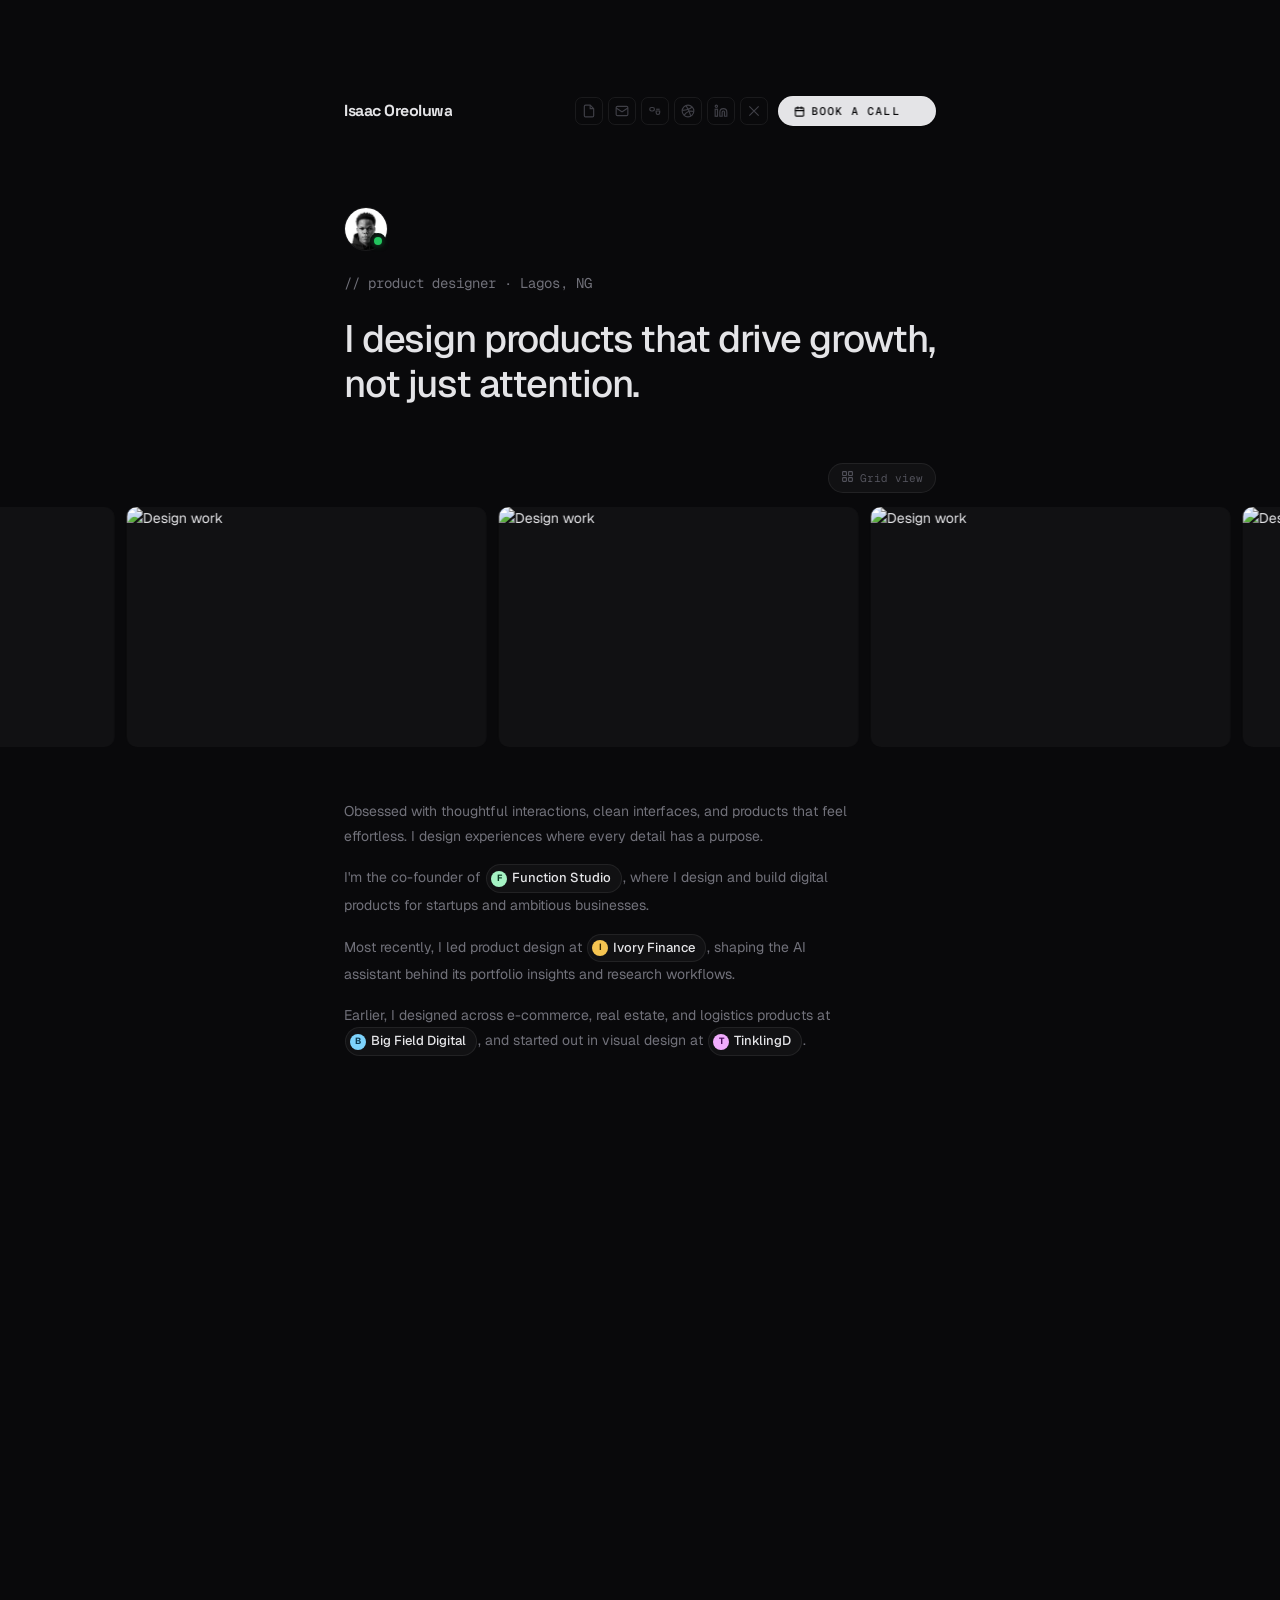
==== commit 88b41768: "Revise design description for clarity and focus Updated the description paragraph to better reflect " ====
--- a/design/index.html
+++ b/design/index.html
@@ -2376,7 +2376,7 @@
           </div>
         </div>
         <div class="wid-copy">
-          <p>My work spans product design, AI-assisted development, and design systems &mdash; from 0&rarr;1 flows as co-founder of Function Studio to the AI assistant behind Ivory Finance's portfolio insights. I turn complex problems into interfaces that are intuitive, scalable, and built to ship.</p>
+          <p>I design products, systems, and AI-powered experiences that make complex things feel simple. My work sits at the intersection of product thinking, interaction design, and development &mdash; turning ideas into intuitive interfaces that are built to scale and ship.</p>
         </div>
       </div>
     </div>
